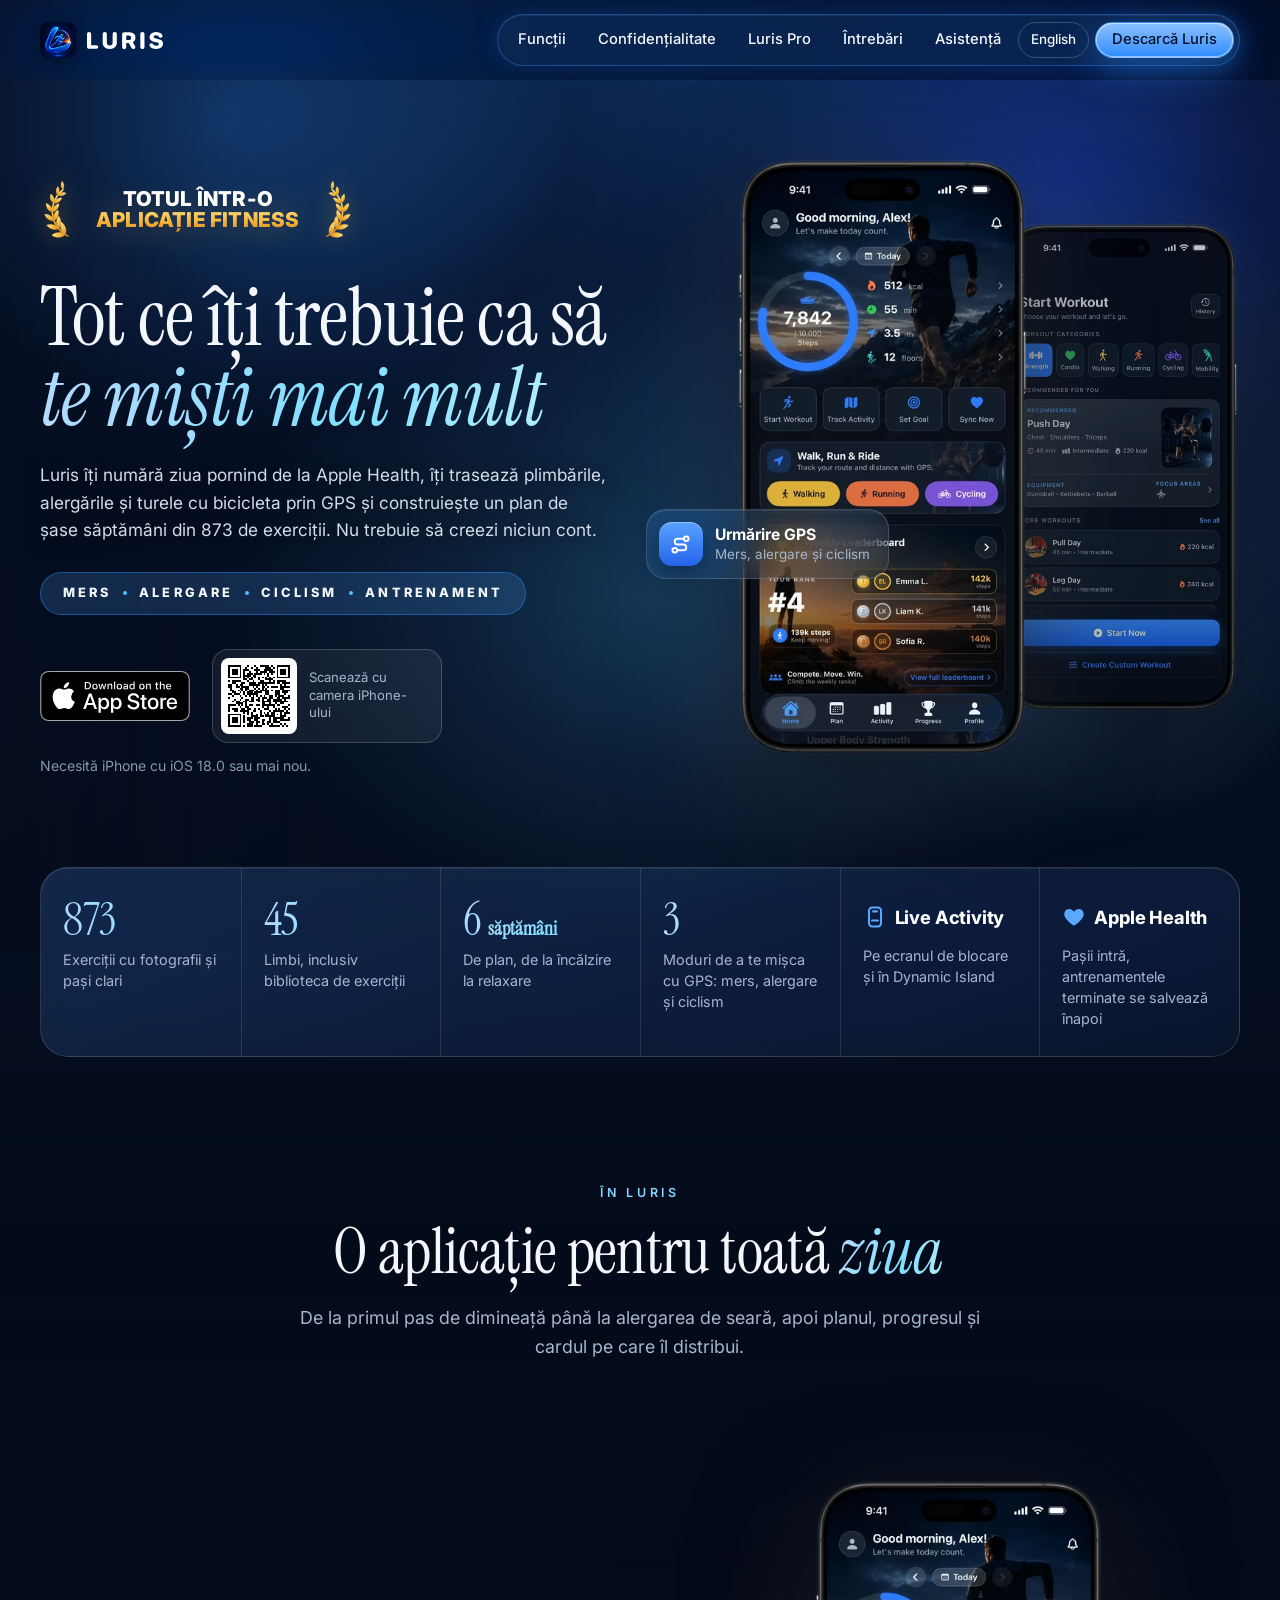
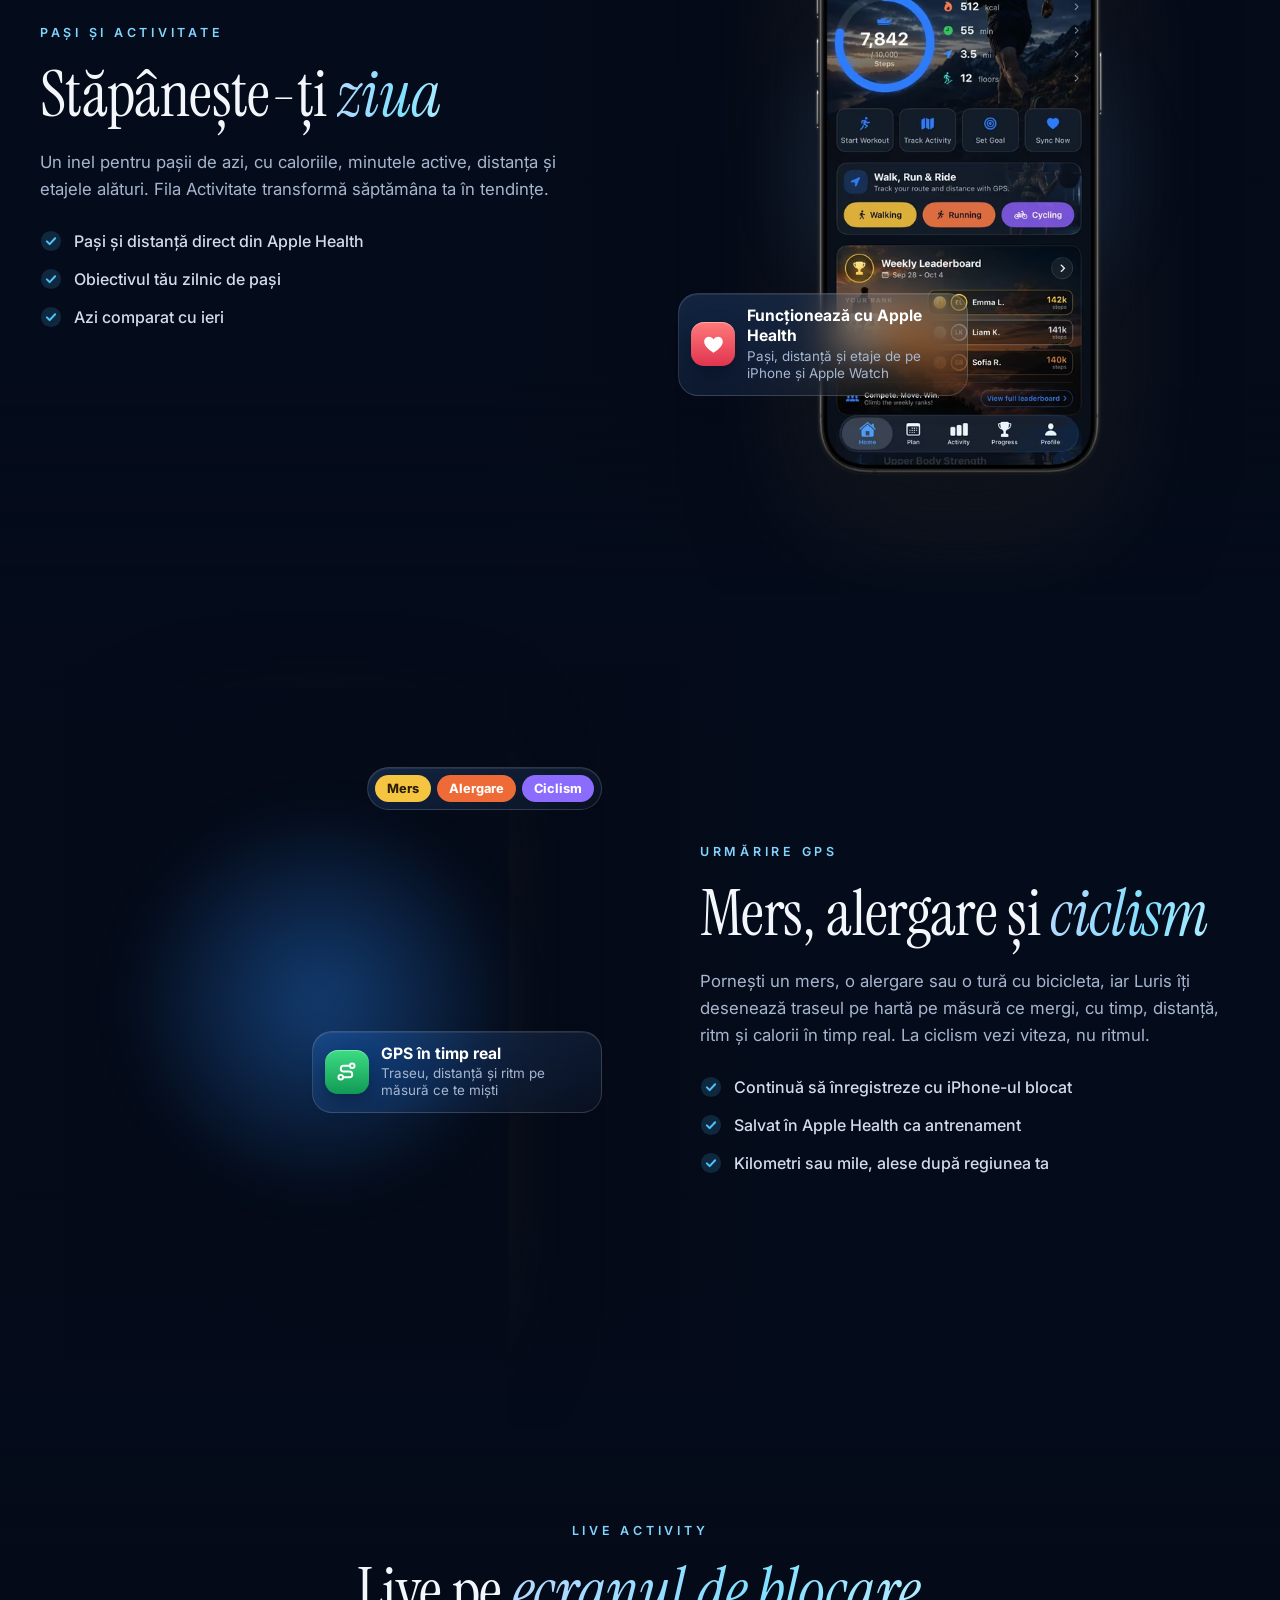
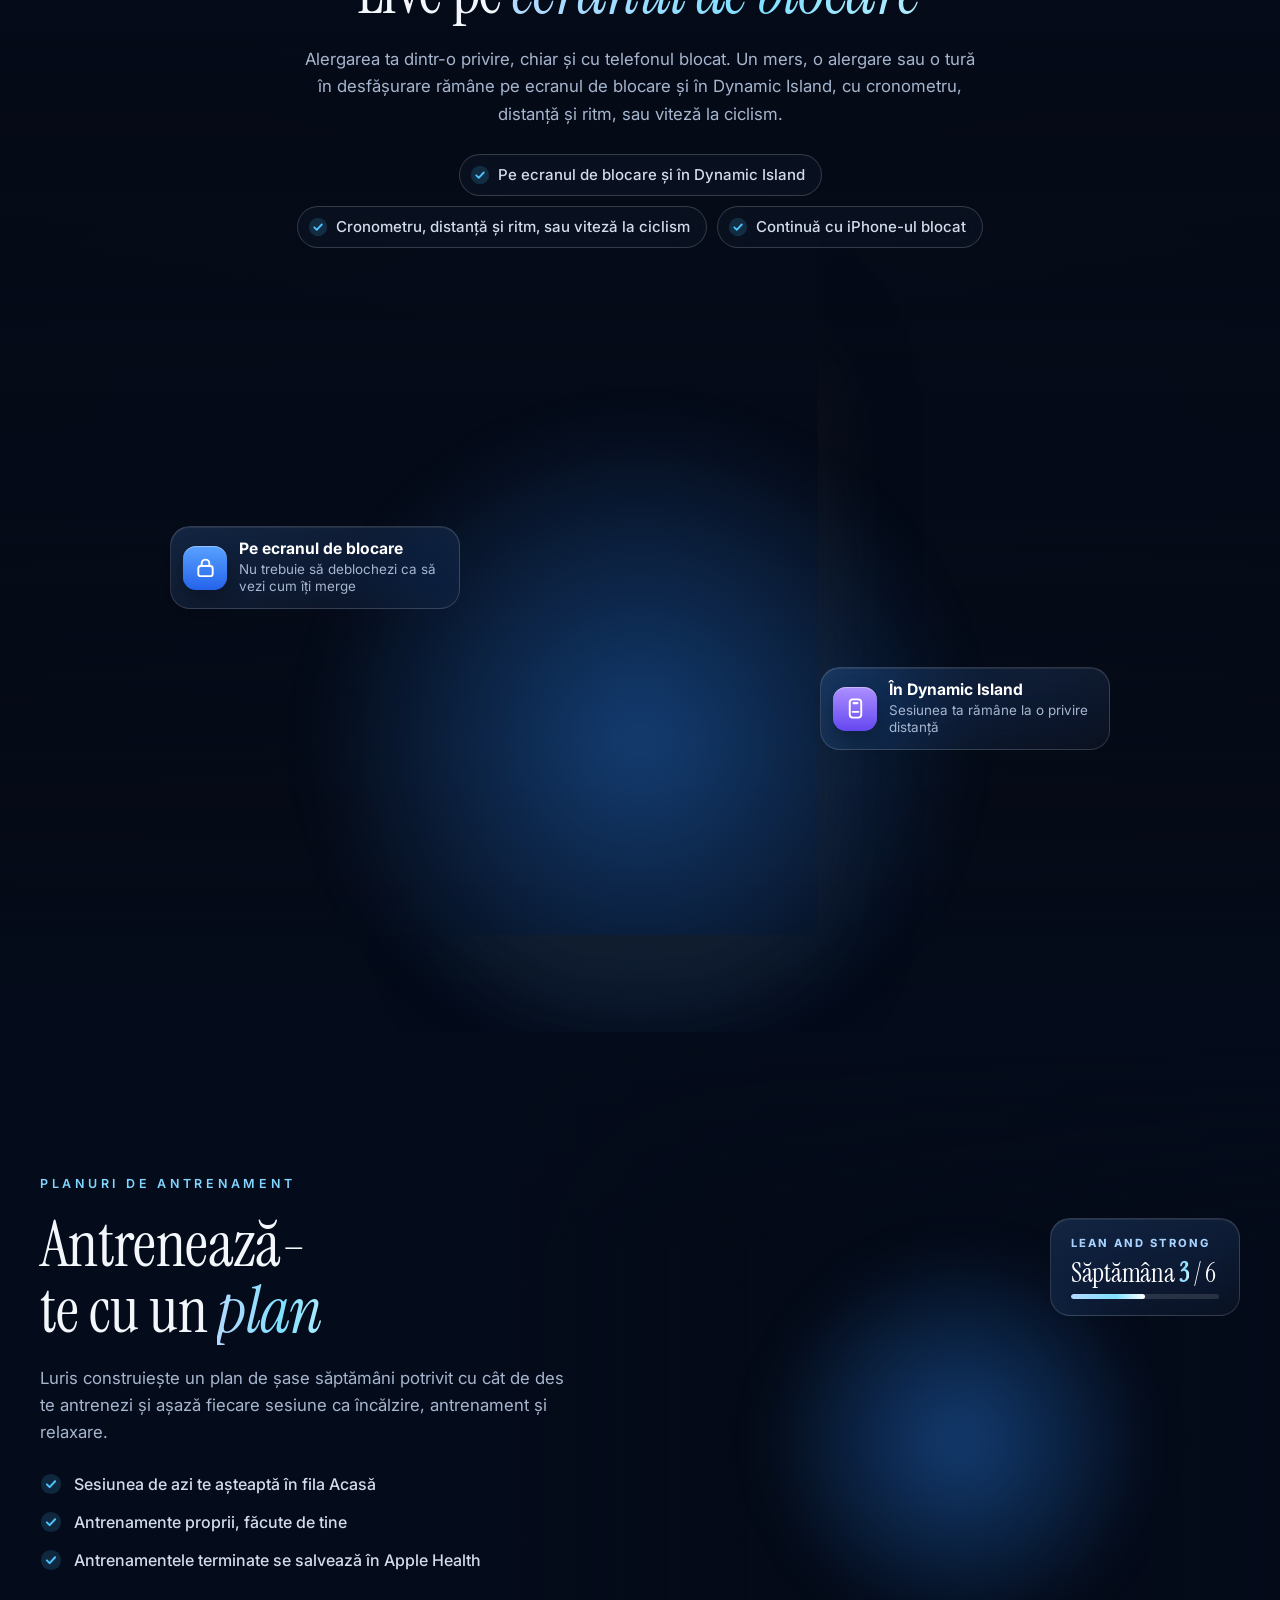
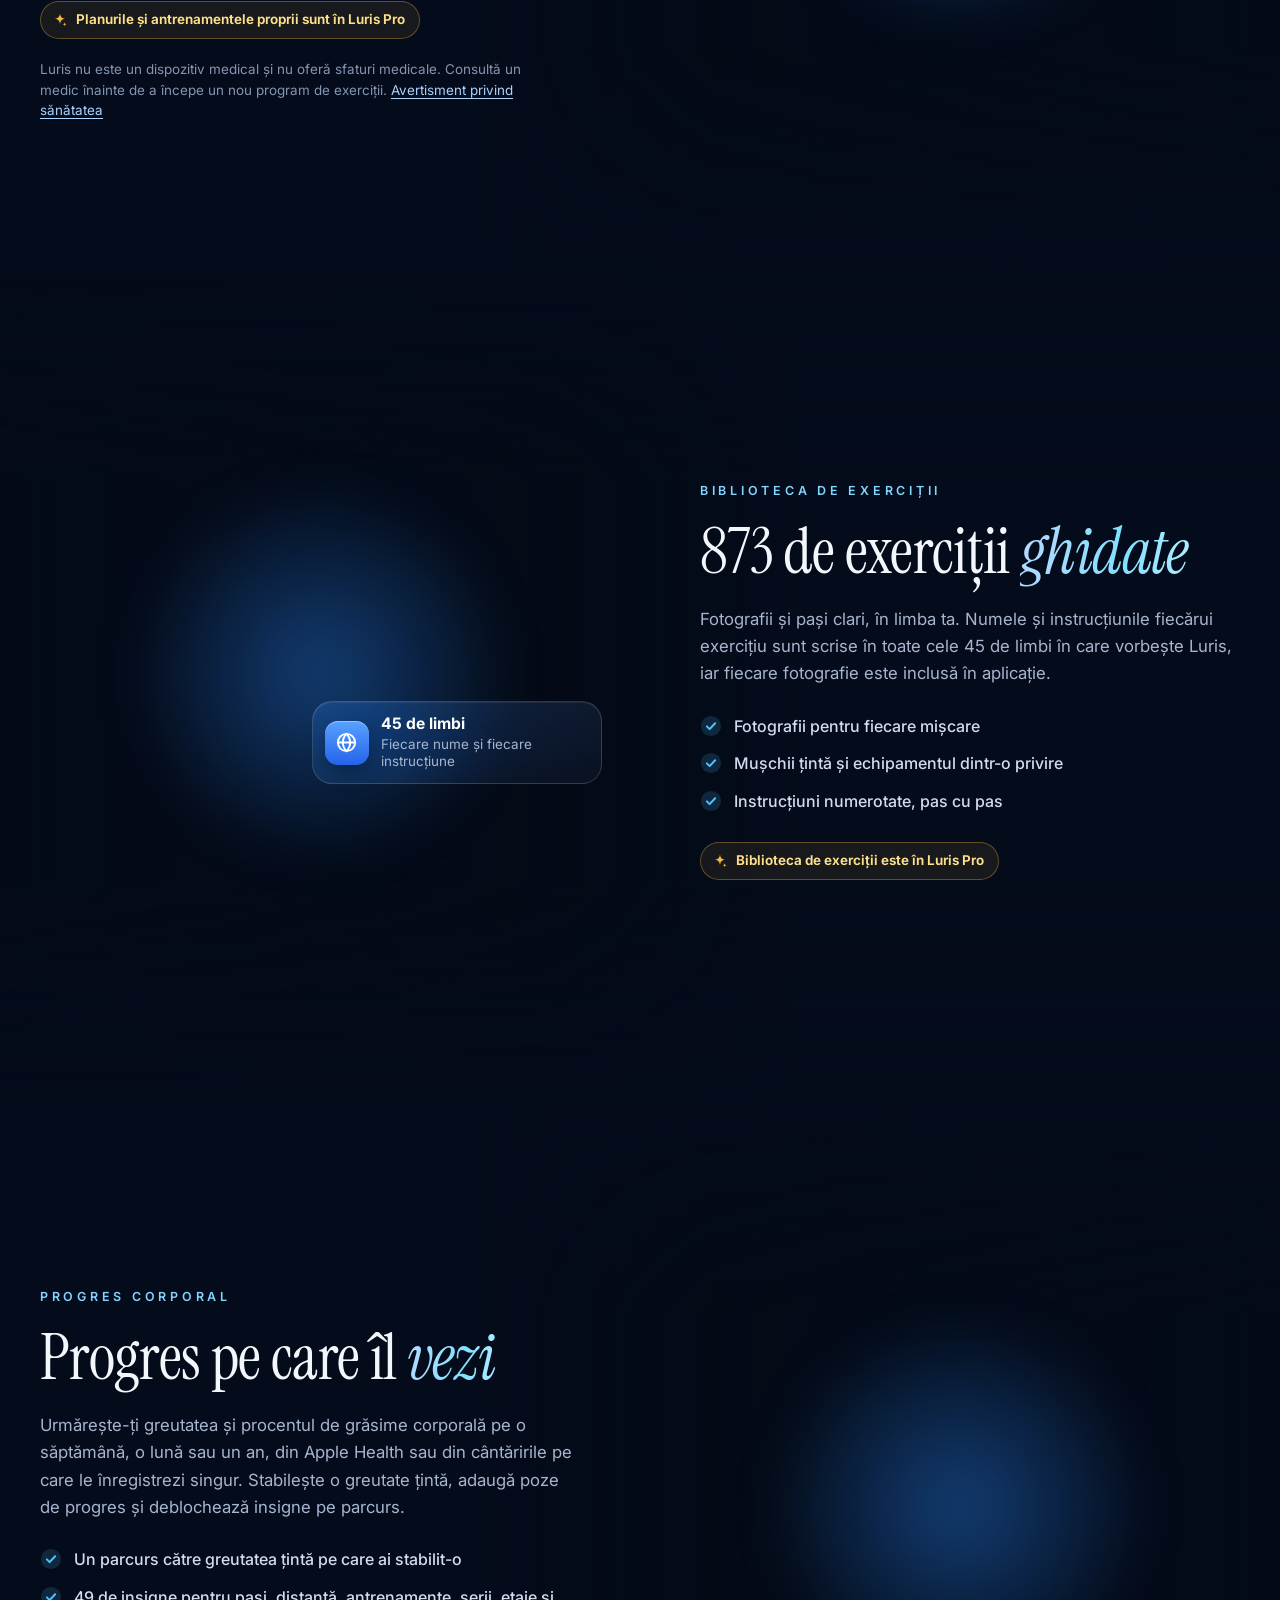
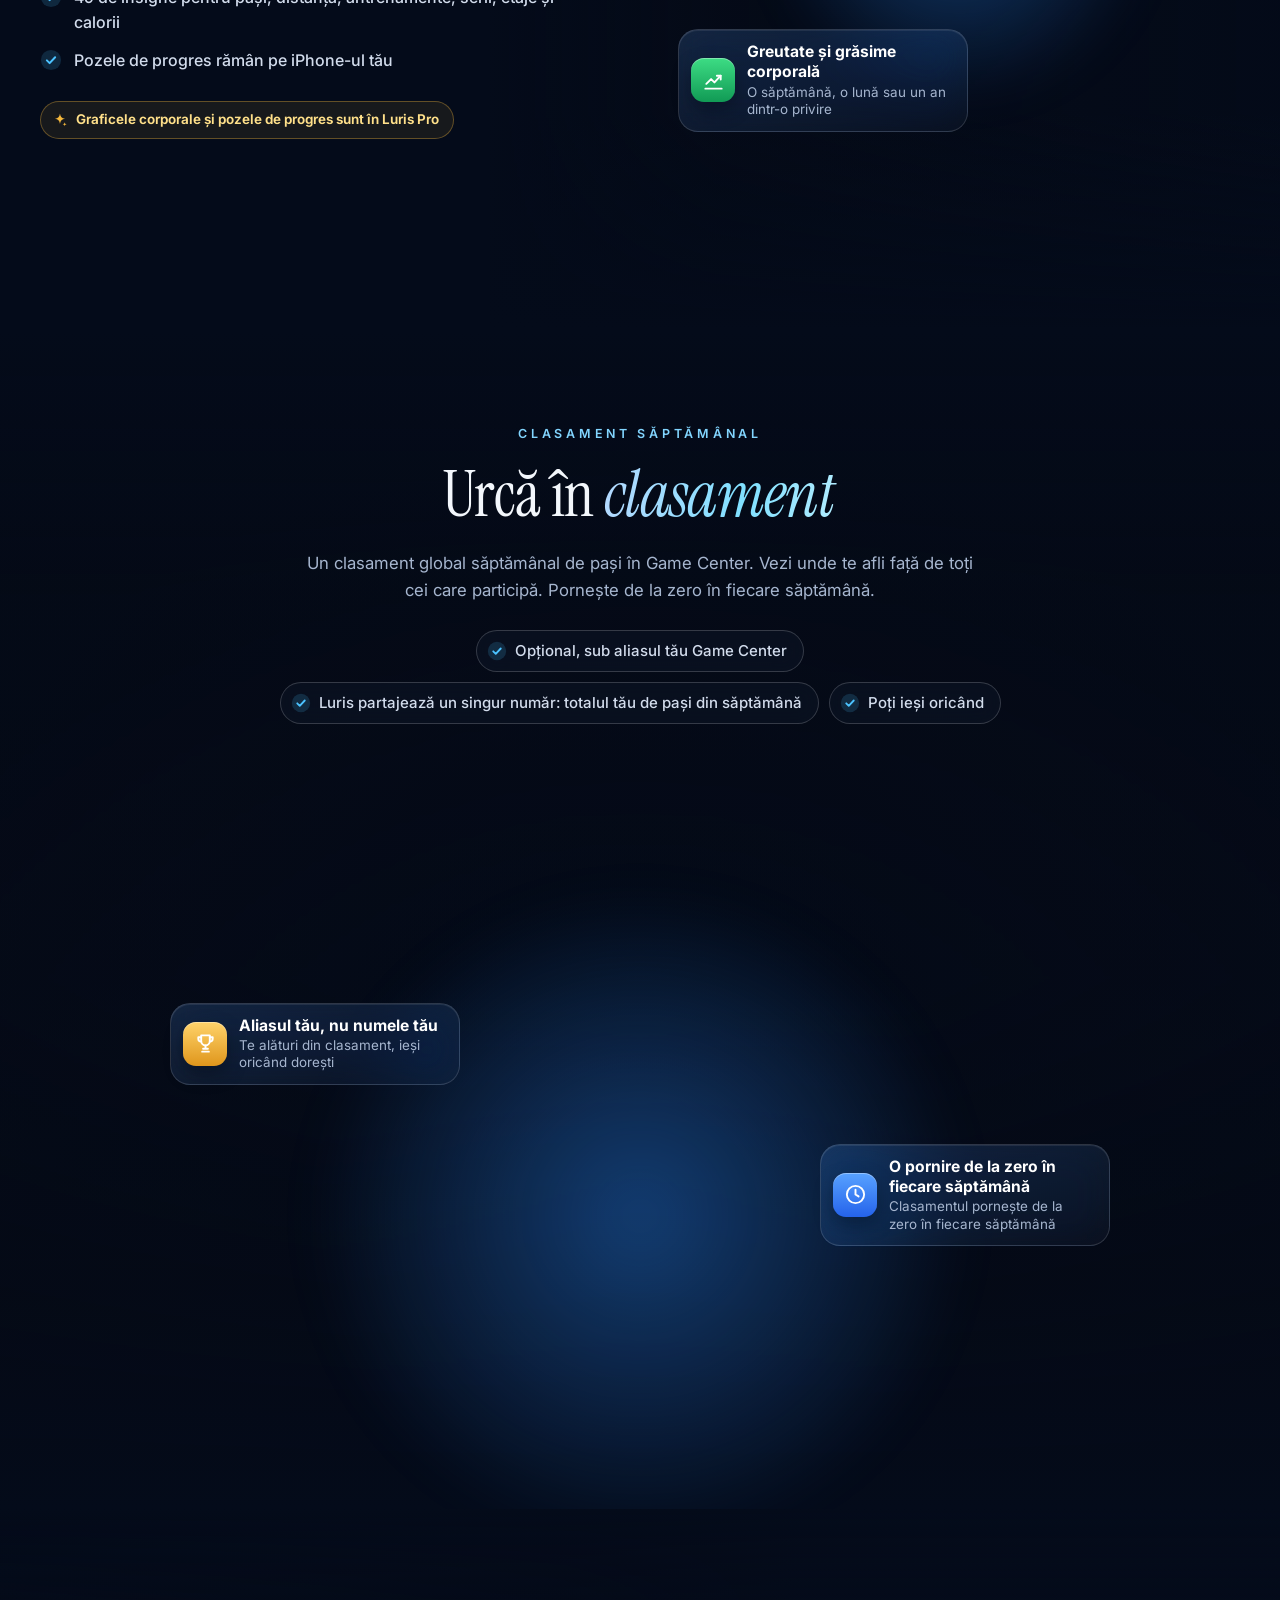
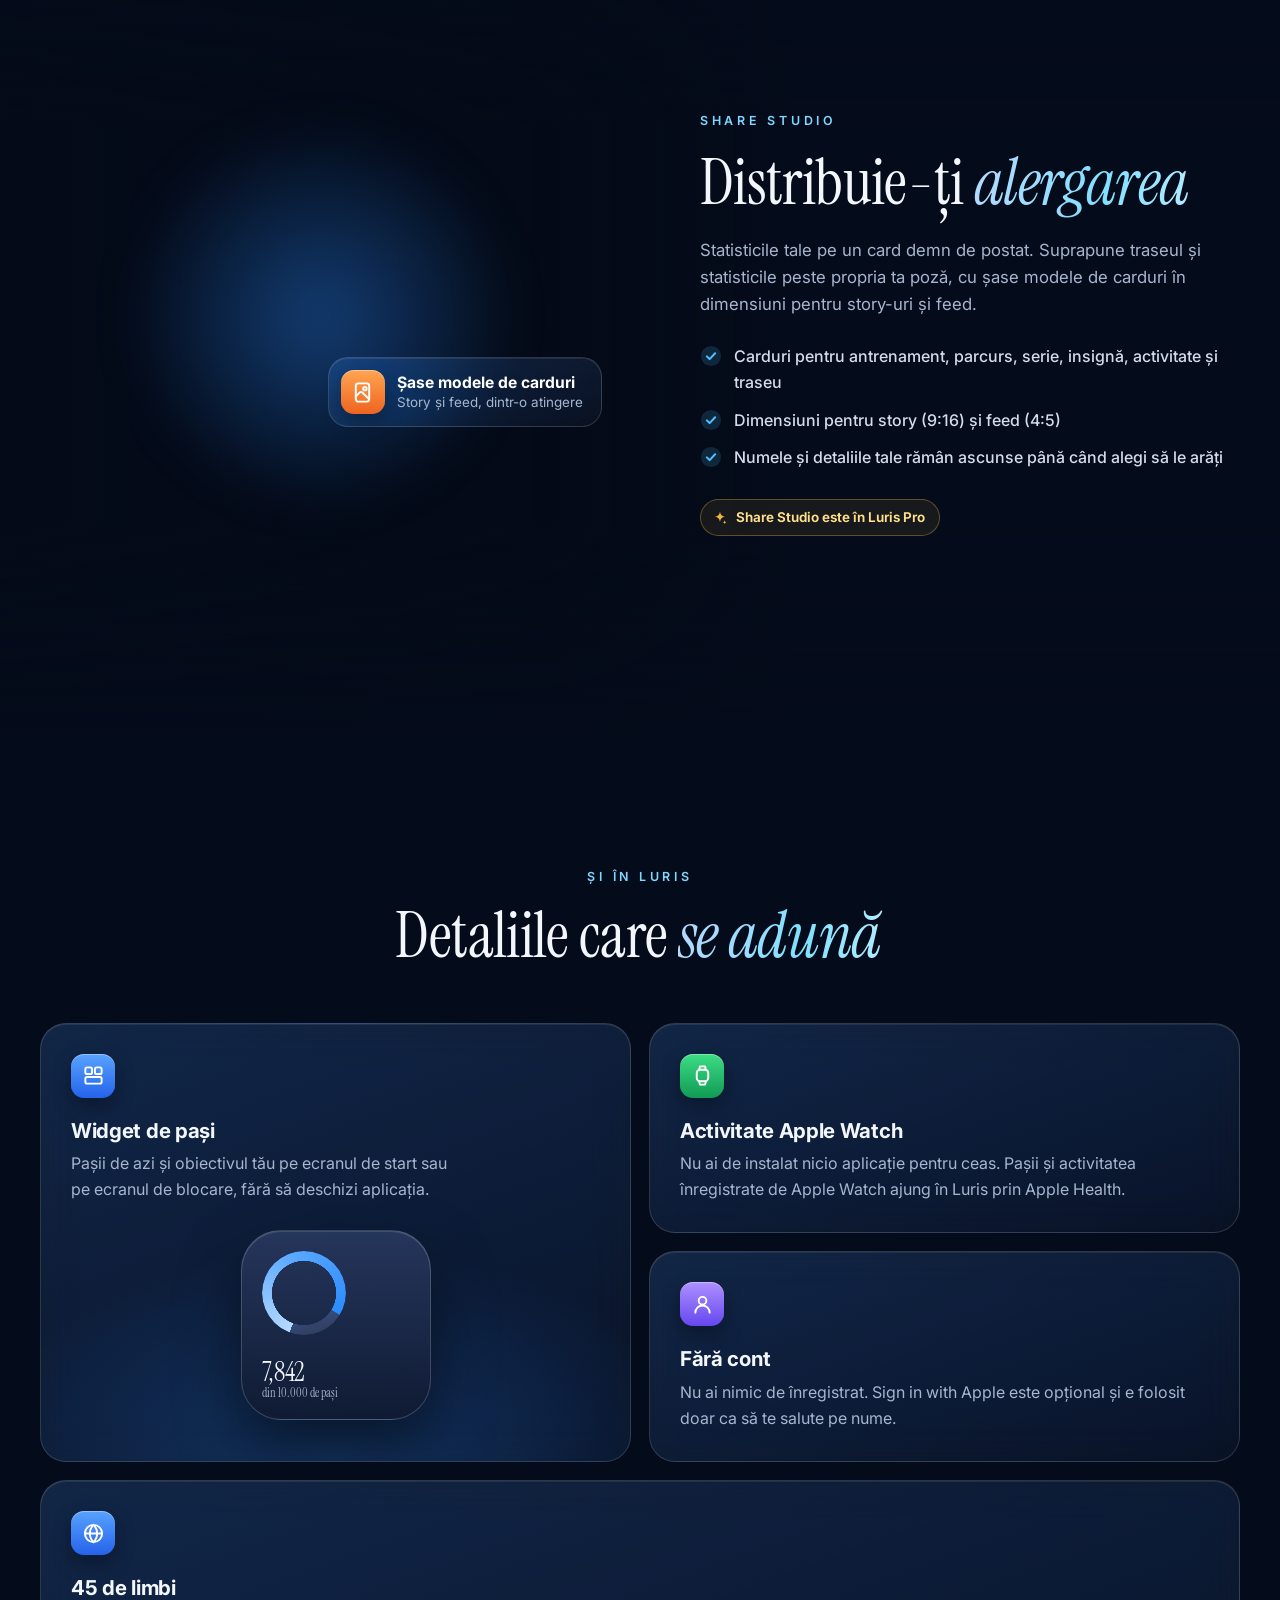
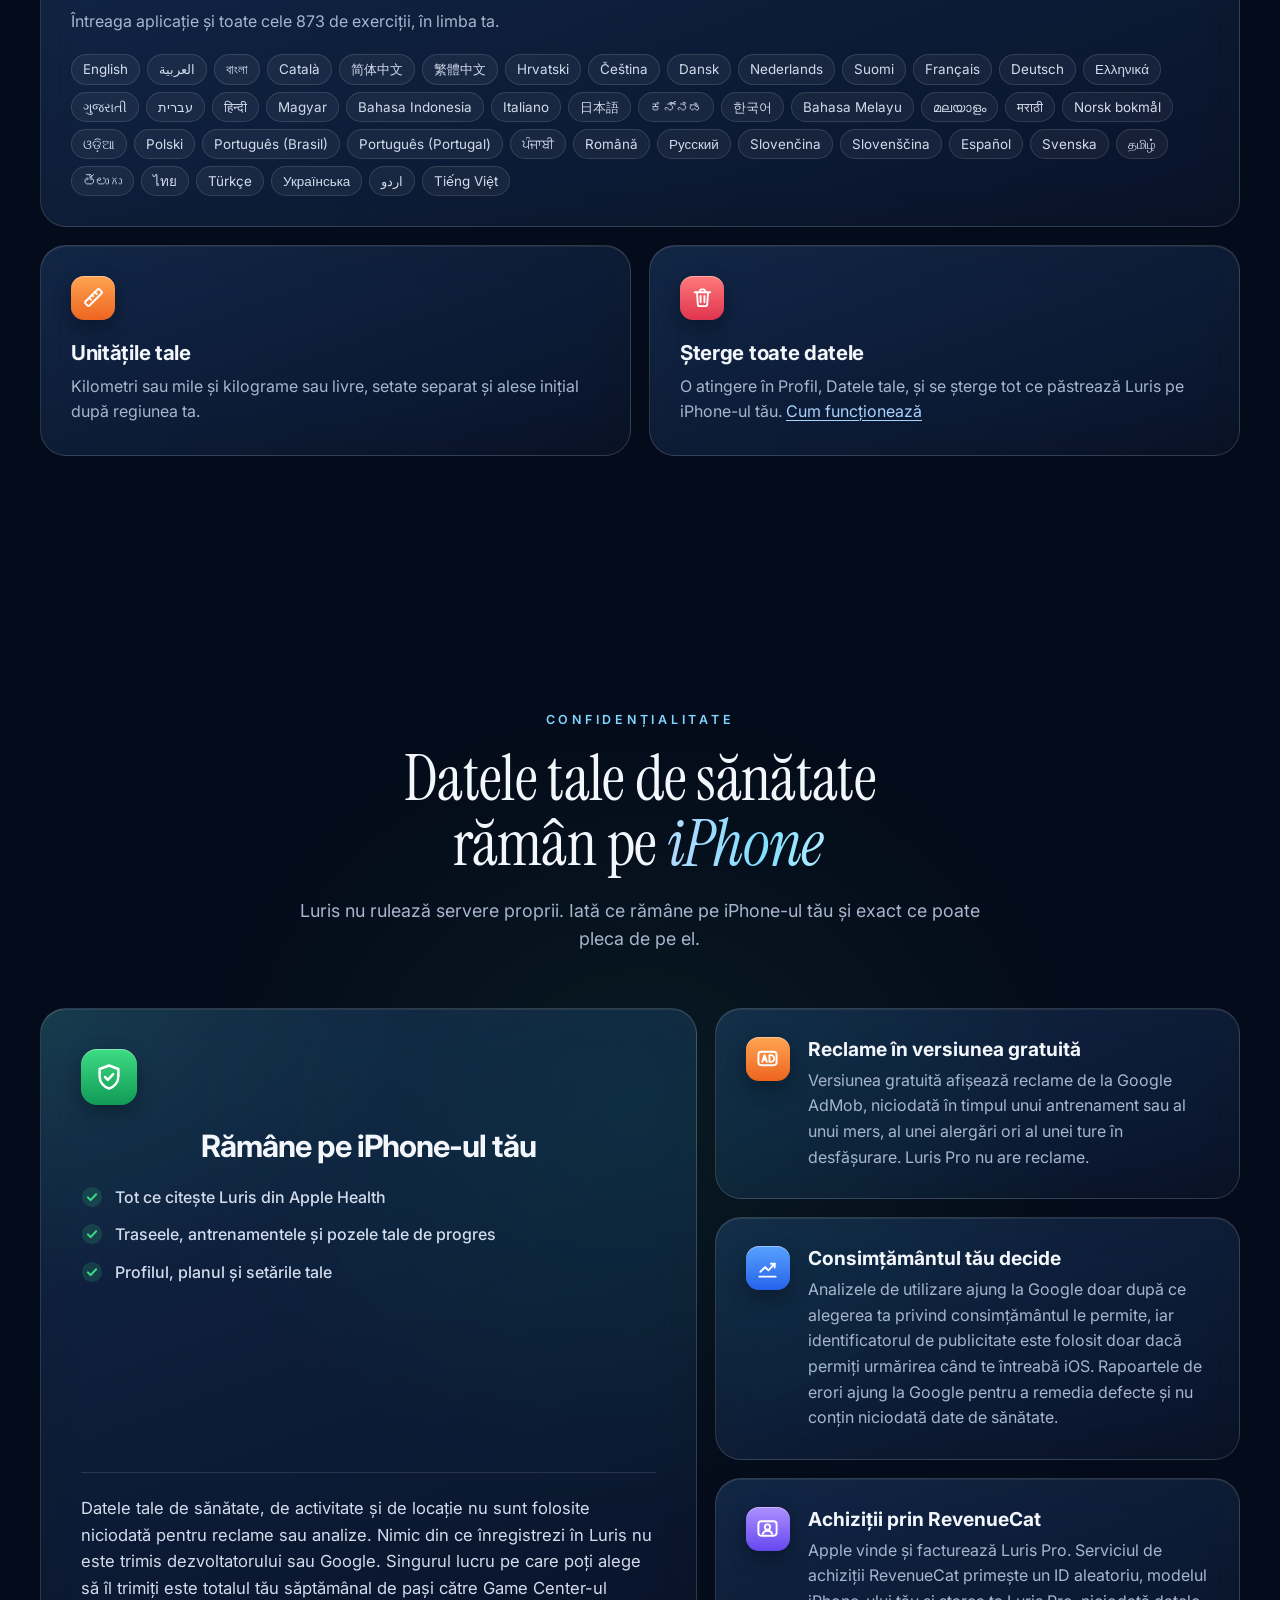
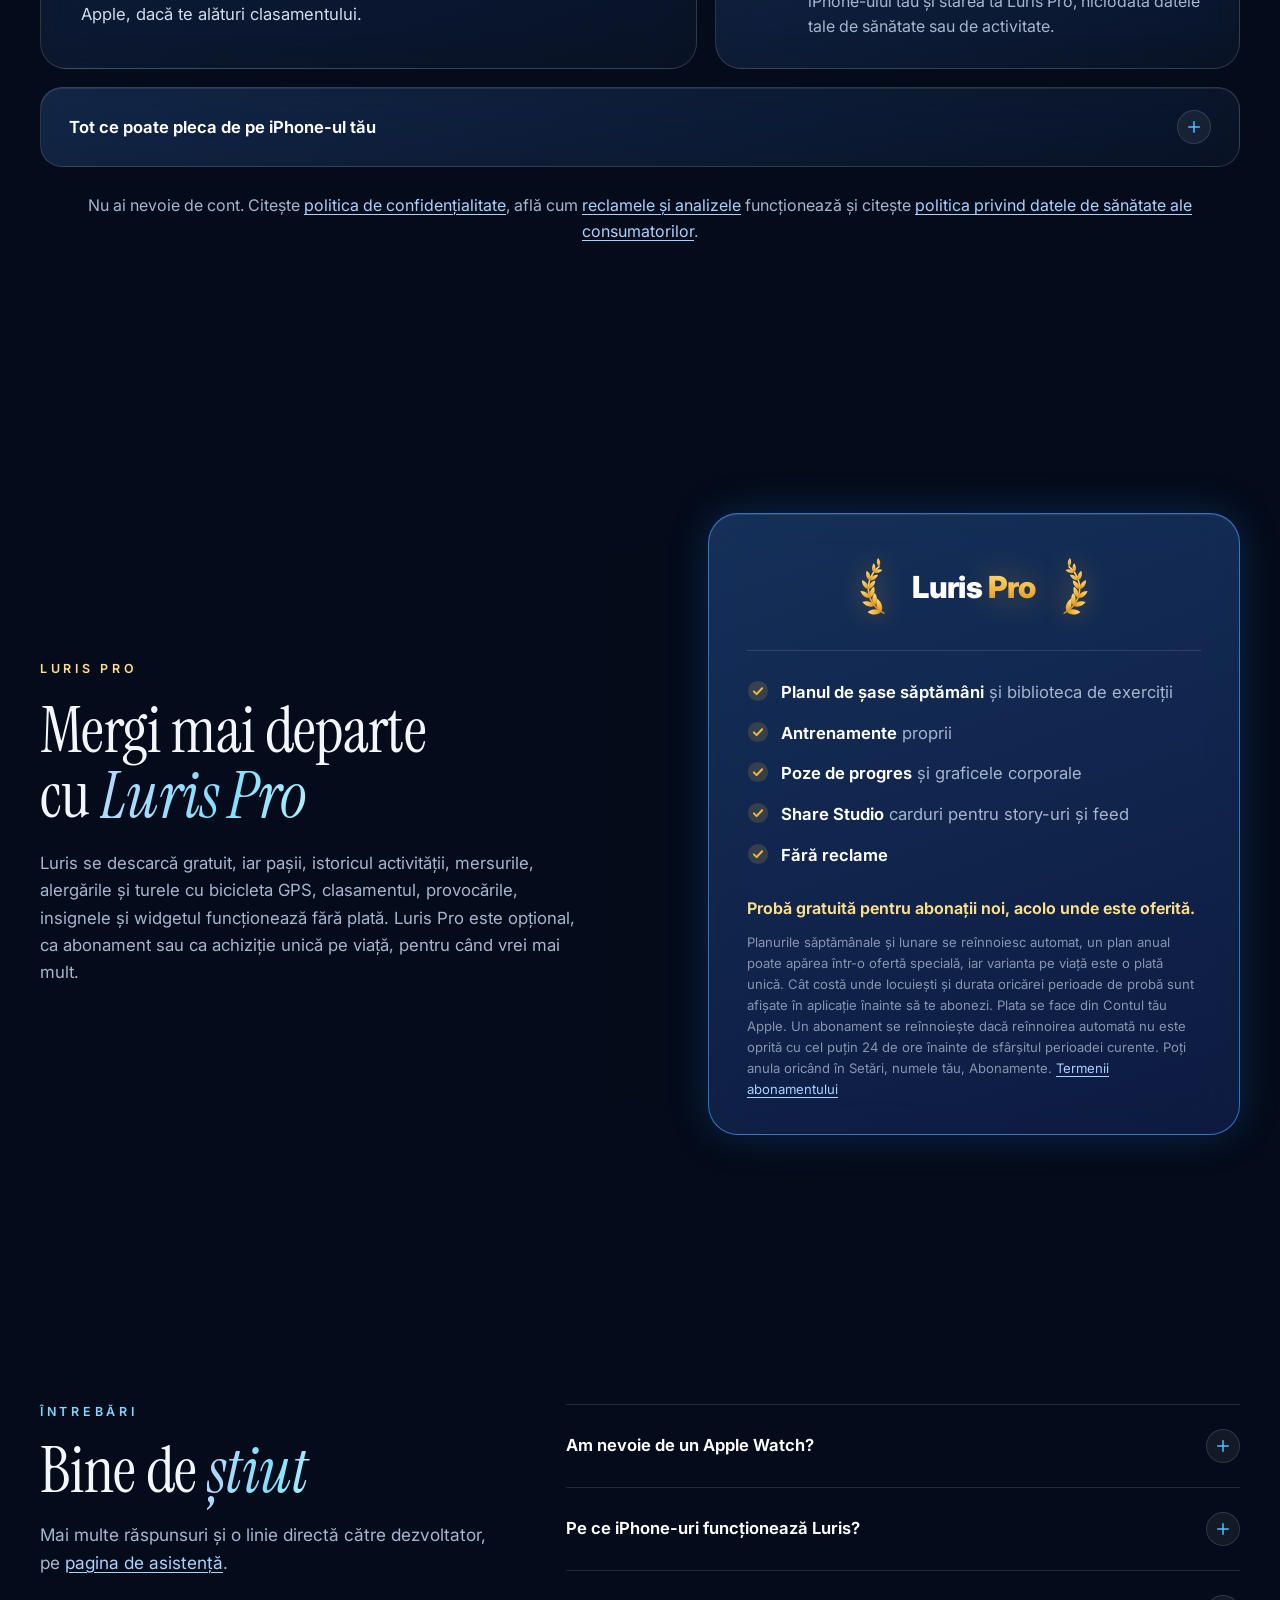
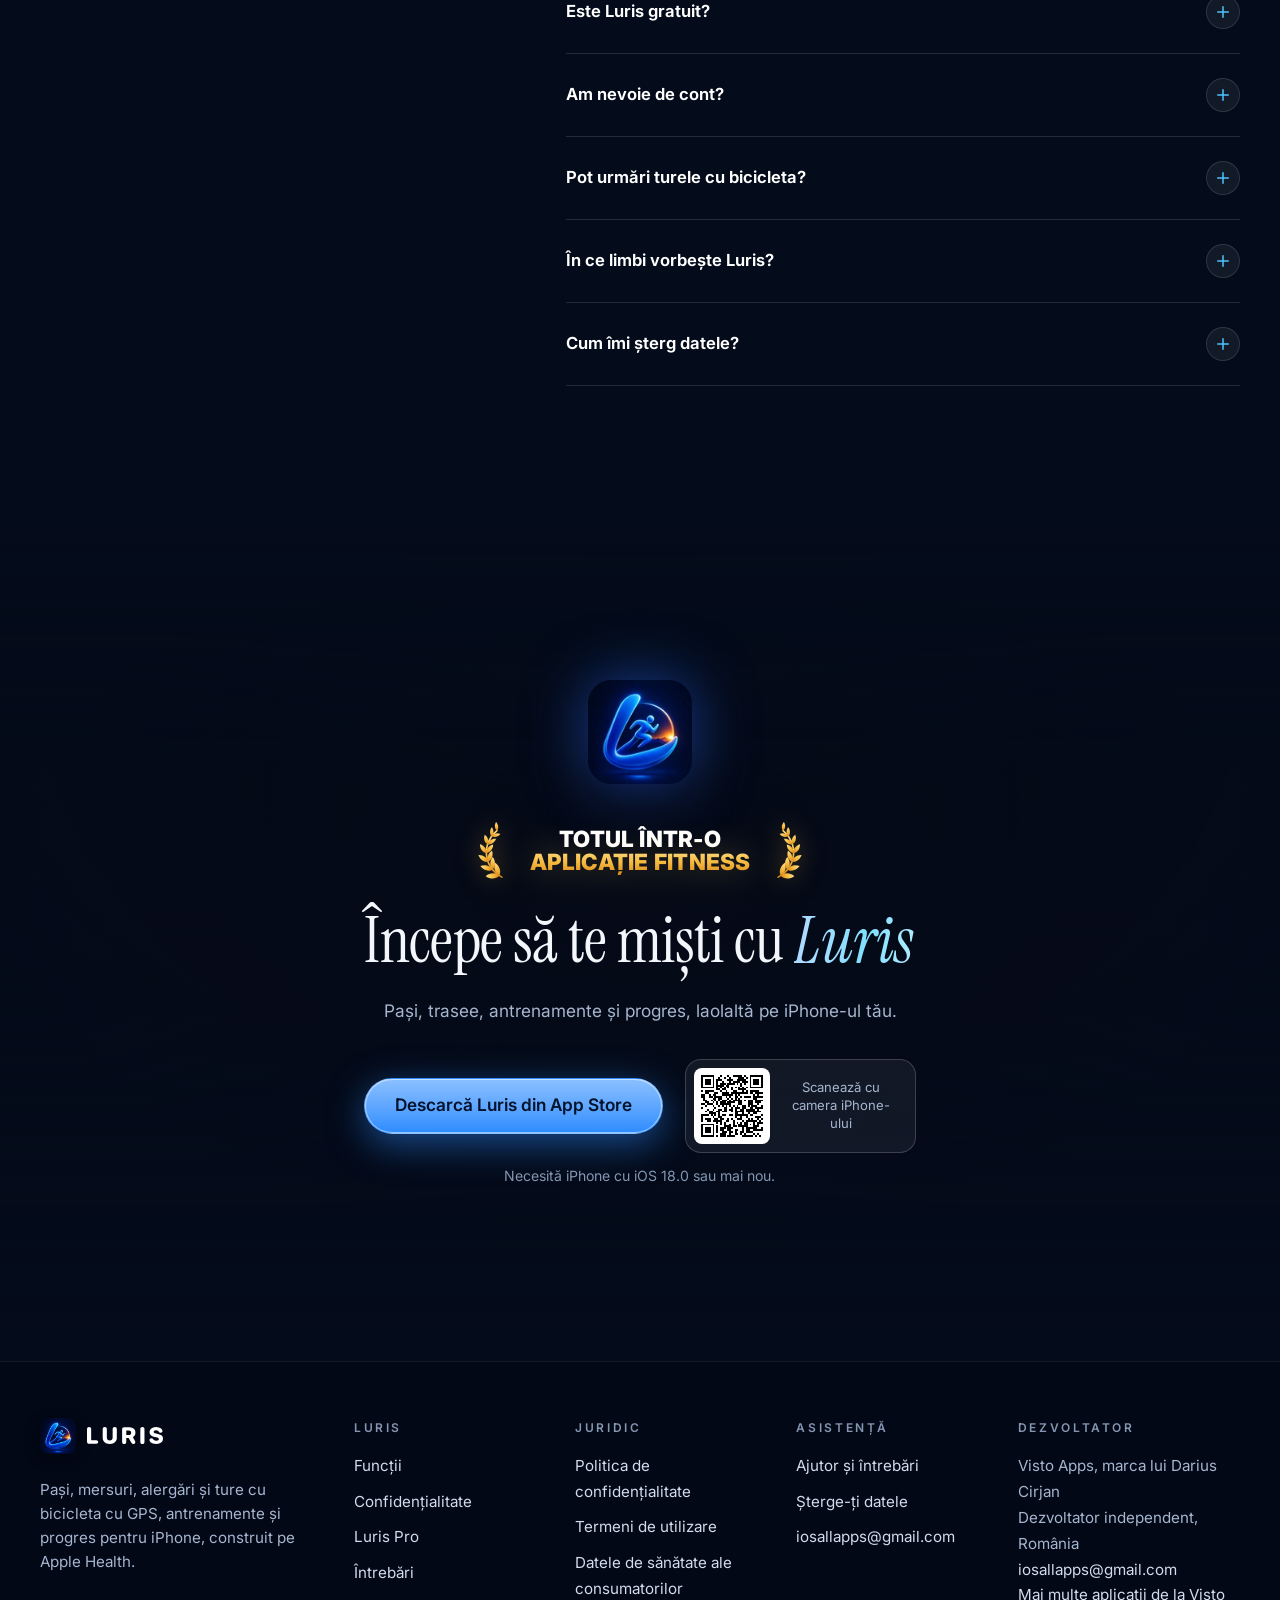
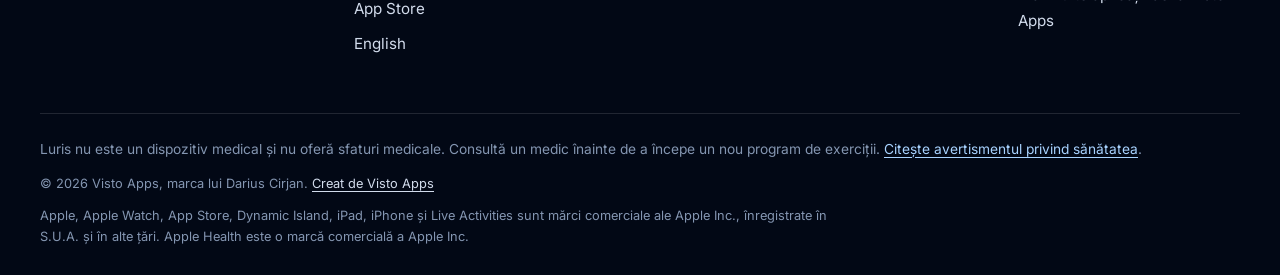
==== ro/index.html @ 94a01307 "Improve SEO - add real Romanian pages (/ro/ home, support, privacy, terms) with hreflang pairs and a" ====
<!DOCTYPE html>
<html lang="ro">
<head>
    <meta charset="utf-8">
    <!-- build:head -->
    <meta http-equiv="Content-Security-Policy" content="default-src 'none'; img-src 'self' data:; style-src 'self'; font-src 'self'; connect-src 'self'; media-src 'self'; manifest-src 'self'; base-uri 'none'; form-action 'none'; upgrade-insecure-requests">
    <meta name="referrer" content="strict-origin-when-cross-origin">
    <meta name="viewport" content="width=device-width, initial-scale=1, viewport-fit=cover">
    <meta name="color-scheme" content="dark">
    <meta name="theme-color" content="#040b1a">
    <meta name="apple-itunes-app" content="app-id=6813596103">
    <link rel="icon" href="/favicon.ico" sizes="48x48">
    <link rel="icon" type="image/png" sizes="32x32" href="/favicon-32.png">
    <link rel="apple-touch-icon" href="/apple-touch-icon.png">
    <link rel="preload" href="/assets/fonts/inter.woff2" as="font" type="font/woff2" crossorigin>
    <link rel="preload" href="/assets/fonts/instrument-serif.woff2" as="font" type="font/woff2" crossorigin>
    <link rel="stylesheet" href="/styles.css?v=b98beccbe6">
    <!-- /build:head -->
    <!-- build:meta -->
    <title>Luris: Contor de pași și activitate pe iPhone</title>
    <meta name="description" content="Luris, contor de pași și tracker fitness gratuit pentru iPhone. Pași din Apple Health, trasee GPS pentru mers, alergare și ciclism, plan de șase săptămâni.">
    <link rel="canonical" href="https://lurisapp.com/ro/">
    <link rel="alternate" hreflang="en" href="https://lurisapp.com/">
    <link rel="alternate" hreflang="ro" href="https://lurisapp.com/ro/">
    <link rel="alternate" hreflang="x-default" href="https://lurisapp.com/">
    <meta property="og:type" content="website">
    <meta property="og:site_name" content="Luris">
    <meta property="og:locale" content="ro_RO">
    <meta property="og:locale:alternate" content="en_US">
    <meta property="og:url" content="https://lurisapp.com/ro/">
    <meta property="og:title" content="Luris: Contor de pași și activitate pe iPhone">
    <meta property="og:description" content="Pași, trasee GPS pentru mers, alergare și ciclism, un plan de șase săptămâni și progres pe care îl vezi, construit pe Apple Health.">
    <meta property="og:image" content="https://lurisapp.com/og-image.jpg">
    <meta property="og:image:type" content="image/jpeg">
    <meta property="og:image:width" content="1200">
    <meta property="og:image:height" content="630">
    <meta property="og:image:alt" content="Luris on two iPhones, the Home tab with today&#x27;s steps ring and a run drawn on the map, over a runner at dusk, beside the words Everything you need to move more.">
    <meta name="twitter:card" content="summary_large_image">
    <meta name="twitter:title" content="Luris: Contor de pași și activitate pe iPhone">
    <meta name="twitter:description" content="Pași, trasee GPS pentru mers, alergare și ciclism, un plan de șase săptămâni și progres pe care îl vezi, construit pe Apple Health.">
    <meta name="twitter:image" content="https://lurisapp.com/og-image.jpg">
    <meta name="twitter:image:alt" content="Luris on two iPhones, the Home tab with today&#x27;s steps ring and a run drawn on the map, over a runner at dusk, beside the words Everything you need to move more.">
    <!-- /build:meta -->
    <link rel="preload" as="image" type="image/avif" fetchpriority="high"
          imagesrcset="/img/photo/hero-720.avif 720w, /img/photo/hero-1100.avif 1100w"
          imagesizes="(min-width: 900px) min(64vw, 1100px), 100vw">
    <!-- build:jsonld -->
    <script type="application/ld+json">
    {
      "@context": "https://schema.org",
      "@graph": [
        {
          "@type": "WebSite",
          "@id": "https://lurisapp.com/ro/#website",
          "url": "https://lurisapp.com/ro/",
          "name": "Luris",
          "inLanguage": "ro",
          "publisher": {
            "@id": "https://lurisapp.com/#developer"
          }
        },
        {
          "@type": "Organization",
          "@id": "https://lurisapp.com/#developer",
          "name": "Visto Apps",
          "url": "https://vistoapps.com",
          "founder": {
            "@type": "Person",
            "name": "Darius Cirjan"
          },
          "description": "Visto Apps, the brand of Darius Cirjan",
          "email": "iosallapps@gmail.com"
        },
        {
          "@type": "MobileApplication",
          "@id": "https://lurisapp.com/ro/#app",
          "name": "Luris",
          "alternateName": "Luris: Step & Activity Tracker",
          "url": "https://lurisapp.com/ro/",
          "description": "Luris, contor de pași și tracker fitness gratuit pentru iPhone. Pași din Apple Health, trasee GPS pentru mers, alergare și ciclism, plan de șase săptămâni.",
          "applicationCategory": "HealthApplication",
          "applicationSubCategory": "Contor de pași și tracker GPS pentru mers, alergare și ciclism",
          "operatingSystem": "iOS 18.0 or later",
          "availableOnDevice": "iPhone",
          "inLanguage": [
            "en",
            "ar",
            "bn",
            "ca",
            "zh-Hans",
            "zh-Hant",
            "hr",
            "cs",
            "da",
            "nl",
            "fi",
            "fr",
            "de",
            "el",
            "gu",
            "he",
            "hi",
            "hu",
            "id",
            "it",
            "ja",
            "kn",
            "ko",
            "ms",
            "ml",
            "mr",
            "nb",
            "or",
            "pl",
            "pt-BR",
            "pt-PT",
            "pa",
            "ro",
            "ru",
            "sk",
            "sl",
            "es",
            "sv",
            "ta",
            "te",
            "th",
            "tr",
            "uk",
            "ur",
            "vi"
          ],
          "featureList": [
            "Pași și activitate din Apple Health",
            "Urmărire GPS pentru mers, alergare și ciclism, cu hartă",
            "Plan de antrenament de șase săptămâni",
            "873 de exerciții cu imagini",
            "Grafice de evoluție pentru greutate și grăsime corporală și poze de progres",
            "49 de realizări",
            "Clasament săptămânal de pași în Game Center",
            "Carduri Share Studio",
            "Widget pe ecranul de start și pe ecranul de blocare",
            "Live Activity"
          ],
          "image": "https://lurisapp.com/img/app-icon-512.png",
          "screenshot": [
            "https://lurisapp.com/img/screens/home-screen.jpg",
            "https://lurisapp.com/img/screens/route-screen.jpg"
          ],
          "offers": {
            "@type": "Offer",
            "price": "0",
            "priceCurrency": "USD"
          },
          "author": {
            "@id": "https://lurisapp.com/#developer"
          },
          "publisher": {
            "@id": "https://lurisapp.com/#developer"
          },
          "downloadUrl": "https://apps.apple.com/app/id6813596103",
          "installUrl": "https://apps.apple.com/app/id6813596103",
          "sameAs": [
            "https://apps.apple.com/app/id6813596103"
          ]
        },
        {
          "@type": "FAQPage",
          "@id": "https://lurisapp.com/ro/#faq",
          "inLanguage": "ro",
          "mainEntity": [
            {
              "@type": "Question",
              "name": "Am nevoie de un Apple Watch?",
              "acceptedAnswer": {
                "@type": "Answer",
                "text": "Nu. Luris folosește pașii și distanța înregistrate de iPhone. Dacă porți un Apple Watch, pașii și activitatea lui ajung în Luris tot prin Apple Health."
              }
            },
            {
              "@type": "Question",
              "name": "Pe ce iPhone-uri funcționează Luris?",
              "acceptedAnswer": {
                "@type": "Answer",
                "text": "Pe orice iPhone cu iOS 18.0 sau mai nou. Nu există aplicație pentru iPad sau Apple Watch."
              }
            },
            {
              "@type": "Question",
              "name": "Este Luris gratuit?",
              "acceptedAnswer": {
                "@type": "Answer",
                "text": "Luris se descarcă gratuit, iar pașii, istoricul activității, mersurile, alergările și turele cu bicicleta GPS, clasamentul, provocările, insignele și widgetul funcționează fără plată. Planul de șase săptămâni și biblioteca de exerciții, antrenamentele proprii, pozele de progres și graficele corporale, precum și Share Studio fac parte din Luris Pro, opțional ca abonament pe care îl poți anula oricând sau ca achiziție unică pe viață."
              }
            },
            {
              "@type": "Question",
              "name": "Am nevoie de cont?",
              "acceptedAnswer": {
                "@type": "Answer",
                "text": "Nu. Nu ai nimic de înregistrat. Sign in with Apple este opțional și e folosit doar ca să te salute pe nume."
              }
            },
            {
              "@type": "Question",
              "name": "Pot urmări turele cu bicicleta?",
              "acceptedAnswer": {
                "@type": "Answer",
                "text": "Da. Pornește una din Plimbare, alergare și ciclism, în fila Acasă. Luris îți trasează traseul prin GPS și arată distanța, viteza în km/h sau mph și caloriile, iar tura se salvează în Apple Health ca antrenament de ciclism."
              }
            },
            {
              "@type": "Question",
              "name": "În ce limbi vorbește Luris?",
              "acceptedAnswer": {
                "@type": "Answer",
                "text": "Patruzeci și cinci: engleză, arabă, bengali, catalană, chineză (simplificată), chineză (tradițională), croată, cehă, daneză, olandeză, finlandeză, franceză, germană, greacă, gujarati, ebraică, hindi, maghiară, indoneziană, italiană, japoneză, kannada, coreeană, malaeză, malayalam, marathi, norvegiană, odia, poloneză, portugheză (Brazilia), portugheză (Portugalia), punjabi, română, rusă, slovacă, slovenă, spaniolă, suedeză, tamilă, telugu, thailandeză, turcă, ucraineană, urdu și vietnameză. Numele și instrucțiunile celor 873 de exerciții sunt în fiecare dintre ele."
              }
            },
            {
              "@type": "Question",
              "name": "Cum îmi șterg datele?",
              "acceptedAnswer": {
                "@type": "Answer",
                "text": "Datele tale sunt pe iPhone, iar dezvoltatorul nu păstrează nicio copie. În Luris, deschide Profil, apoi Datele tale, și atinge Șterge toate datele pentru a șterge tot ce păstrează aplicația pe iPhone. Șterge toate datele nu atinge Apple Health: ce a salvat Luris acolo rămâne până când ștergi în aplicația Sănătate. Ștergerea unei singure sesiuni din Luris elimină și antrenamentul salvat pentru acea sesiune. Pagina de asistență arată fiecare pas."
              }
            }
          ]
        }
      ]
    }
    </script>
    <!-- /build:jsonld -->
</head>
<body class="home">
    <a class="skip-link" href="#main">Salt la conținut</a>
    <!-- build:sprite -->
    <svg class="sprite" aria-hidden="true" focusable="false">
        <defs>
        <linearGradient id="laurel-gold" x1="0" y1="0" x2="0" y2="1"><stop offset="0" stop-color="#FFE08A"/><stop offset=".55" stop-color="#F5B83D"/><stop offset="1" stop-color="#D98A1C"/></linearGradient>
        <symbol id="wordmark" viewBox="0 0 6679 1493"><path fill="currentColor" d="M183.2 1467.8Q96.4 1467.8 48.2 1417.6Q0 1367.3 0 1276.2V193.9Q0 102 48.2 52.2Q96.4 2.4 183.2 2.4Q270 2.4 318.2 52.2Q366.4 102 366.4 193.9V1171.3H818.8Q891.9 1171.3 936.9 1210.2Q981.9 1249.2 981.9 1319.5Q981.9 1389.9 937.7 1428.8Q893.4 1467.8 818.8 1467.8ZM1998.9 1492.5Q1811.5 1492.5 1671.5 1425.9Q1531.6 1359.3 1454.7 1238.3Q1377.8 1117.3 1377.8 955.7V193.9Q1377.8 102 1425.9 52.2Q1474.1 2.4 1561 2.4Q1647.8 2.4 1696 52.2Q1744.2 102 1744.2 193.9V916.9Q1744.2 1042.5 1810.1 1113.8Q1876.1 1185.2 1998.9 1185.2Q2122 1185.2 2187.8 1113.8Q2253.6 1042.5 2253.6 916.9V193.9Q2253.6 102 2301.8 52.2Q2350 2.4 2436.8 2.4Q2523.7 2.4 2571.8 52.2Q2620 102 2620 193.9V955.7Q2620 1117.3 2543.1 1238.3Q2466.2 1359.3 2326.6 1425.9Q2187.1 1492.5 1998.9 1492.5ZM3267.7 1491.1Q3181.1 1491.1 3132.8 1440.8Q3084.5 1390.5 3084.5 1299.6V216.3Q3084.5 124.4 3132.7 74.6Q3180.9 24.8 3267.7 24.8H3701.9Q3882.2 24.8 4005.5 81.7Q4128.9 138.6 4192.4 245.1Q4255.9 351.5 4255.9 500.6Q4255.9 627.9 4198.8 734.5Q4141.6 841 4030.8 897L4208.5 1197.7Q4232.5 1237.3 4239.9 1264Q4247.4 1290.7 4247.4 1323.3Q4247.4 1396.5 4195.6 1443.8Q4143.9 1491.1 4064.4 1491.1Q4019.8 1491.1 3989.1 1478.4Q3958.4 1465.6 3932.6 1434.3Q3906.7 1402.9 3874.8 1347.5L3661.5 963.2Q3661.5 963.2 3661.5 963.2Q3661.5 963.2 3661.5 963.2H3450.9V1299.6Q3450.9 1390.5 3402.7 1440.8Q3354.6 1491.1 3267.7 1491.1ZM3450.9 711.8H3666.1Q3766.9 711.8 3824 656.6Q3881.2 601.4 3881.2 507.4Q3881.2 415.6 3822.4 358.6Q3763.7 301.7 3664.9 301.7H3450.9ZM4868.5 1490.2Q4781.6 1490.2 4733.5 1440Q4685.3 1389.7 4685.3 1298.6V193.9Q4685.3 102 4733.5 52.2Q4781.6 2.4 4868.5 2.4Q4955.3 2.4 5003.5 52.2Q5051.7 102 5051.7 193.9V1298.6Q5051.7 1389.7 5003.5 1440Q4955.3 1490.2 4868.5 1490.2ZM6072.3 1492.5Q5916.5 1492.5 5801.5 1456.8Q5686.6 1421.1 5613.7 1360.3Q5540.8 1299.6 5510.8 1225.6Q5501.4 1202.9 5496.5 1180Q5491.6 1157.2 5491.6 1134.3Q5491.6 1065.3 5536.3 1023.1Q5580.9 980.9 5650.2 980.9Q5704.1 980.9 5742.8 1002.3Q5781.5 1023.6 5816.7 1077.9Q5841 1122.1 5880.5 1150.9Q5920 1179.6 5970.6 1192.8Q6021.1 1206 6078.5 1206Q6150.5 1206 6203.3 1186.3Q6256.2 1166.7 6285.5 1132.2Q6314.9 1097.7 6314.9 1054.2Q6314.9 993.8 6262.9 959.2Q6210.9 924.7 6082.3 900.1L5933.7 872Q5718.2 831.9 5607.5 726.8Q5496.8 621.6 5496.8 457Q5496.8 318.1 5571 215.5Q5645.1 112.9 5774.3 56.5Q5903.4 0 6070 0Q6207.8 0 6318.6 33.9Q6429.4 67.8 6506.2 132.6Q6582.9 197.4 6617.3 289.3Q6632.3 326.4 6632.3 367.9Q6632.3 431.6 6590.2 470.8Q6548.1 510 6478.4 510.8Q6419.2 510.8 6378.5 487.4Q6337.8 464.1 6305.9 411.7Q6282.5 367 6248.2 339.6Q6213.9 312.2 6170 299.4Q6126.2 286.5 6072.6 286.5Q6006.3 286.5 5959.1 305Q5911.9 323.4 5886.6 356.1Q5861.3 388.7 5861.3 431.4Q5861.3 488.9 5913.6 523Q5965.9 557.2 6083.4 580L6231.9 608.2Q6463.3 651.8 6571.3 750Q6679.4 848.2 6679.4 1018.8Q6679.4 1163.3 6606.9 1269.9Q6534.4 1376.6 6398.5 1434.6Q6262.6 1492.5 6072.3 1492.5Z"/></symbol>
        <symbol id="i-check" viewBox="0 0 24 24"><circle cx="12" cy="12" r="11" fill="currentColor" fill-opacity=".16"/><path fill="none" stroke="currentColor" stroke-width="2.2" stroke-linecap="round" stroke-linejoin="round" d="m7.5 12.4 3 3 6-6.4"/></symbol>
        <symbol id="i-widget" viewBox="0 0 24 24"><g fill="none" stroke="currentColor" stroke-width="2"><rect x="3.5" y="3.5" width="7" height="7" rx="2"/><rect x="13.5" y="3.5" width="7" height="7" rx="2"/><rect x="3.5" y="13.5" width="17" height="7" rx="2"/></g></symbol>
        <symbol id="i-live" viewBox="0 0 24 24"><g fill="none" stroke="currentColor" stroke-width="2" stroke-linecap="round"><rect x="6" y="2.5" width="12" height="19" rx="3.2"/><rect x="9" y="5.3" width="6" height="2.2" rx="1.1" fill="currentColor" stroke="none"/><path d="M9 15.5h6"/></g></symbol>
        <symbol id="i-ruler" viewBox="0 0 24 24"><g fill="none" stroke="currentColor" stroke-width="2" stroke-linecap="round" stroke-linejoin="round"><path d="M3.6 16.2 16.2 3.6a1.4 1.4 0 0 1 2 0l2.2 2.2a1.4 1.4 0 0 1 0 2L7.8 20.4a1.4 1.4 0 0 1-2 0l-2.2-2.2a1.4 1.4 0 0 1 0-2z"/><path d="m7.4 12.4 2 2M10.4 9.4l1.4 1.4M13.4 6.4l2 2"/></g></symbol>
        <symbol id="i-globe" viewBox="0 0 24 24"><g fill="none" stroke="currentColor" stroke-width="2"><circle cx="12" cy="12" r="9"/><path d="M3 12h18M12 3c2.5 2.6 3.8 5.6 3.8 9s-1.3 6.4-3.8 9c-2.5-2.6-3.8-5.6-3.8-9S9.5 5.6 12 3z"/></g></symbol>
        <symbol id="i-watch" viewBox="0 0 24 24"><g fill="none" stroke="currentColor" stroke-width="2" stroke-linejoin="round"><rect x="6" y="6" width="12" height="12" rx="3.4"/><path d="M8.5 6 9.3 2.5h5.4L15.5 6M8.5 18l.8 3.5h5.4l.8-3.5"/></g></symbol>
        <symbol id="i-user" viewBox="0 0 24 24"><g fill="none" stroke="currentColor" stroke-width="2" stroke-linecap="round"><circle cx="12" cy="8" r="4"/><path d="M4.5 20.5a7.5 7.5 0 0 1 15 0"/></g></symbol>
        <symbol id="i-phone" viewBox="0 0 24 24"><g fill="none" stroke="currentColor" stroke-width="2" stroke-linecap="round" stroke-linejoin="round"><rect x="6" y="2.5" width="12" height="19" rx="3"/><path d="M10.2 12.2h3.6v3.3h-3.6zM10.9 12.2v-1.1a1.1 1.1 0 0 1 2.2 0v1.1"/></g></symbol>
        <symbol id="i-out" viewBox="0 0 24 24"><g fill="none" stroke="currentColor" stroke-width="2" stroke-linecap="round" stroke-linejoin="round"><path d="M14 4h6v6M20 4l-8.5 8.5"/><path d="M18 14v4.5a1.5 1.5 0 0 1-1.5 1.5h-11A1.5 1.5 0 0 1 4 18.5v-11A1.5 1.5 0 0 1 5.5 6H10"/></g></symbol>
        <symbol id="i-clock" viewBox="0 0 24 24"><g fill="none" stroke="currentColor" stroke-width="2" stroke-linecap="round"><circle cx="12" cy="12" r="9"/><path d="M12 7v5l3.2 2"/></g></symbol>
        <symbol id="i-mail" viewBox="0 0 24 24"><g fill="none" stroke="currentColor" stroke-width="2" stroke-linejoin="round"><rect x="3" y="5" width="18" height="14" rx="2.5"/><path d="m3.8 6.5 8.2 6.3 8.2-6.3"/></g></symbol>
        <symbol id="i-heart" viewBox="0 0 24 24"><path fill="currentColor" d="M12 20.6s-7.9-4.7-9.4-9.7C1.5 7.3 3.8 4 7.2 4c2 0 3.6 1.1 4.8 2.8C13.2 5.1 14.8 4 16.8 4c3.4 0 5.7 3.3 4.6 6.9-1.5 5-9.4 9.7-9.4 9.7z"/></symbol>
        <symbol id="i-route" viewBox="0 0 24 24"><g fill="none" stroke="currentColor" stroke-width="2" stroke-linecap="round" stroke-linejoin="round"><circle cx="6" cy="18" r="2.4"/><circle cx="18" cy="6" r="2.4"/><path d="M8.4 18H15a3 3 0 0 0 0-6H9a3 3 0 0 1 0-6h6.6"/></g></symbol>
        <symbol id="i-lock" viewBox="0 0 24 24"><g fill="none" stroke="currentColor" stroke-width="2" stroke-linecap="round" stroke-linejoin="round"><rect x="4.5" y="10.5" width="15" height="10.5" rx="2.6"/><path d="M8 10.5V7.8a4 4 0 0 1 8 0v2.7"/></g></symbol>
        <symbol id="i-trash" viewBox="0 0 24 24"><g fill="none" stroke="currentColor" stroke-width="2" stroke-linecap="round" stroke-linejoin="round"><path d="M4 6.5h16M9.5 6.5V4.8c0-.7.5-1.3 1.3-1.3h2.4c.8 0 1.3.6 1.3 1.3v1.7M6.2 6.5l.9 12.6c.1 1 .9 1.9 2 1.9h5.8c1.1 0 1.9-.8 2-1.9l.9-12.6M10 10.5v6.5M14 10.5v6.5"/></g></symbol>
        <symbol id="i-shield" viewBox="0 0 24 24"><g fill="none" stroke="currentColor" stroke-width="2" stroke-linecap="round" stroke-linejoin="round"><path d="M12 2.8 4.5 5.6v5.8c0 4.8 3.2 8.4 7.5 9.8 4.3-1.4 7.5-5 7.5-9.8V5.6z"/><path d="m8.8 12 2.3 2.3 4.2-4.6"/></g></symbol>
        <symbol id="i-ad" viewBox="0 0 24 24"><g fill="none" stroke="currentColor" stroke-width="2" stroke-linecap="round" stroke-linejoin="round"><rect x="2.5" y="5" width="19" height="14" rx="3"/><path d="m6.5 15.5 2.4-7 2.4 7M7.3 13.3h3.2M14 8.5v7h1.6a3.5 3.5 0 0 0 0-7z"/></g></symbol>
        <symbol id="i-chart" viewBox="0 0 24 24"><g fill="none" stroke="currentColor" stroke-width="2" stroke-linecap="round" stroke-linejoin="round"><path d="M3.5 20.5h17"/><path d="m4.5 15.5 5-5 3.5 3.5 6.5-7"/><path d="M15.5 7h4v4"/></g></symbol>
        <symbol id="i-card" viewBox="0 0 24 24"><g fill="none" stroke="currentColor" stroke-width="2" stroke-linecap="round" stroke-linejoin="round"><rect x="5" y="2.5" width="14" height="19" rx="2.6"/><path d="m5 16 4.2-4.2a1.6 1.6 0 0 1 2.3 0L19 19"/><circle cx="14.5" cy="8" r="1.8"/></g></symbol>
        <symbol id="i-spark" viewBox="0 0 24 24"><path fill="currentColor" d="M12 2.5c.5 4.6 2.9 7 7.5 7.5v.1c-4.6.5-7 2.9-7.5 7.5h-.1c-.5-4.6-2.9-7-7.4-7.5v-.1c4.5-.5 6.9-2.9 7.4-7.5zM19 15.5c.2 1.9 1.1 2.8 3 3-1.9.2-2.8 1.1-3 3-.2-1.9-1.1-2.8-3-3 1.9-.2 2.8-1.1 3-3z"/></symbol>
        <symbol id="i-card-user" viewBox="0 0 24 24"><g fill="none" stroke="currentColor" stroke-width="2" stroke-linecap="round" stroke-linejoin="round"><rect x="2.5" y="4.5" width="19" height="15" rx="3"/><circle cx="12" cy="10.5" r="2.8"/><path d="M7 17.5a5.6 5.6 0 0 1 10 0"/></g></symbol>
        <symbol id="i-trophy" viewBox="0 0 24 24"><g fill="none" stroke="currentColor" stroke-width="2" stroke-linecap="round" stroke-linejoin="round"><path d="M7.5 3.5h9v6a4.5 4.5 0 0 1-9 0z"/><path d="M7.5 5.5H4.5v1.5a3 3 0 0 0 3 3M16.5 5.5h3v1.5a3 3 0 0 1-3 3"/><path d="M12 14v3.5M8.5 20.5h7M9.5 17.5h5"/></g></symbol>
        <symbol id="i-plus" viewBox="0 0 24 24"><path fill="none" stroke="currentColor" stroke-width="2" stroke-linecap="round" d="M12 5v14M5 12h14"/></symbol>
        <symbol id="i-arrow" viewBox="0 0 24 24"><path fill="none" stroke="currentColor" stroke-width="2" stroke-linecap="round" stroke-linejoin="round" d="M5 12h14m-5.5-5.5L19 12l-5.5 5.5"/></symbol>
        <symbol id="i-dumbbell" viewBox="0 0 24 24"><g fill="none" stroke="currentColor" stroke-width="2" stroke-linecap="round" stroke-linejoin="round"><path d="M8 12h8M3.5 9.5v5M20.5 9.5v5"/><rect x="5.5" y="7" width="3" height="10" rx="1.2"/><rect x="15.5" y="7" width="3" height="10" rx="1.2"/></g></symbol>
        <symbol id="laurel" viewBox="0 0 64 96"><g fill="url(#laurel-gold)"><path d="M40.5 86.0A40 40 0 0 1 33.4 18.5" fill="none" stroke="url(#laurel-gold)" stroke-width="2.4" stroke-linecap="round"/><path d="M0 0C4-3.8 4.2-11.2 0-16.5C-4.2-11.2-4-3.8 0 0Z" transform="translate(36.8 83.9) rotate(268.0) scale(1.20)"/><path d="M0 0C4-3.8 4.2-11.2 0-16.5C-4.2-11.2-4-3.8 0 0Z" transform="translate(36.8 83.9) rotate(342.0) scale(1.20)"/><path d="M0 0C4-3.8 4.2-11.2 0-16.5C-4.2-11.2-4-3.8 0 0Z" transform="translate(27.0 75.3) rotate(286.8) scale(1.12)"/><path d="M0 0C4-3.8 4.2-11.2 0-16.5C-4.2-11.2-4-3.8 0 0Z" transform="translate(27.0 75.3) rotate(360.8) scale(1.12)"/><path d="M0 0C4-3.8 4.2-11.2 0-16.5C-4.2-11.2-4-3.8 0 0Z" transform="translate(20.5 63.9) rotate(305.6) scale(1.04)"/><path d="M0 0C4-3.8 4.2-11.2 0-16.5C-4.2-11.2-4-3.8 0 0Z" transform="translate(20.5 63.9) rotate(379.6) scale(1.04)"/><path d="M0 0C4-3.8 4.2-11.2 0-16.5C-4.2-11.2-4-3.8 0 0Z" transform="translate(18.0 51.1) rotate(324.4) scale(0.96)"/><path d="M0 0C4-3.8 4.2-11.2 0-16.5C-4.2-11.2-4-3.8 0 0Z" transform="translate(18.0 51.1) rotate(398.4) scale(0.96)"/><path d="M0 0C4-3.8 4.2-11.2 0-16.5C-4.2-11.2-4-3.8 0 0Z" transform="translate(19.8 38.2) rotate(343.2) scale(0.88)"/><path d="M0 0C4-3.8 4.2-11.2 0-16.5C-4.2-11.2-4-3.8 0 0Z" transform="translate(19.8 38.2) rotate(417.2) scale(0.88)"/><path d="M0 0C4-3.8 4.2-11.2 0-16.5C-4.2-11.2-4-3.8 0 0Z" transform="translate(25.6 26.5) rotate(362.0) scale(0.80)"/><path d="M0 0C4-3.8 4.2-11.2 0-16.5C-4.2-11.2-4-3.8 0 0Z" transform="translate(25.6 26.5) rotate(436.0) scale(0.80)"/><path d="M0 0C4-3.8 4.2-11.2 0-16.5C-4.2-11.2-4-3.8 0 0Z" transform="translate(33.4 18.5) rotate(-6) scale(.78)"/></g></symbol>
        </defs>
    </svg>
    <!-- /build:sprite -->
    <!-- build:header -->
    <header class="site-header">
        <div class="container bar">
            <a class="brand" href="/ro/" aria-label="Luris, acasă"><img src="/img/app-icon-128.webp" width="36" height="36" alt=""><svg class="wordmark" viewBox="0 0 6679 1493" aria-hidden="true" focusable="false"><use href="#wordmark"/></svg></a>
            <nav class="nav" aria-label="Primary">
                <a class="nav-wide" href="/ro/#features">Funcții</a>
                <a class="nav-wide" href="/ro/#privacy">Confidențialitate</a>
                <a class="nav-wide" href="/ro/#pro">Luris Pro</a>
                <a class="nav-wide" href="/ro/#questions">Întrebări</a>
                <a href="/ro/support.html">Asistență</a>
                <a class="lang-switch" href="/" hreflang="en" lang="en" aria-label="English">English</a>
                <a class="btn btn-primary btn-small" href="https://apps.apple.com/app/id6813596103?ct=web-header&amp;mt=8" aria-label="Descarcă Luris din App Store">Descarcă Luris</a>
            </nav>
        </div>
    </header>
    <!-- /build:header -->

    <main id="main">
        <section class="hero" aria-labelledby="hero-title">
            <picture class="hero-bg">
                <source type="image/avif" srcset="/img/photo/hero-720.avif 720w, /img/photo/hero-1100.avif 1100w" sizes="(min-width: 900px) min(64vw, 1100px), 100vw">
                <img src="/img/photo/hero-1100.webp" srcset="/img/photo/hero-720.webp 720w, /img/photo/hero-1100.webp 1100w" sizes="(min-width: 900px) min(64vw, 1100px), 100vw" width="1100" height="1428" alt="" fetchpriority="high" decoding="async">
            </picture>
            <div class="container hero-grid">
                <div class="hero-copy">
                    <p class="laurels laurels-hero"><svg class="laurel laurel-l" aria-hidden="true" focusable="false"><use href="#laurel"/></svg><span class="laurel-text">Totul într-o<br><b>aplicație fitness</b></span><svg class="laurel laurel-r" aria-hidden="true" focusable="false"><use href="#laurel"/></svg></p>
                    <h1 id="hero-title">Tot ce îți trebuie ca să <span class="glow">te miști mai mult</span></h1>
                    <p class="lede">Luris îți numără ziua pornind de la Apple Health, îți trasează plimbările, alergările și turele cu bicicleta prin GPS și construiește un plan de șase săptămâni din 873 de exerciții. Nu trebuie să creezi niciun cont.</p>
                    <p class="motto" aria-label="Mers, alergare, ciclism, antrenament"><span>Mers</span><i aria-hidden="true"></i><span>Alergare</span><i aria-hidden="true"></i><span>Ciclism</span><i aria-hidden="true"></i><span>Antrenament</span></p>
                    <!-- build:hero-cta -->
                    <div class="store-state">
                        <div class="store-row">
                            <a class="store-badge" href="https://apps.apple.com/app/id6813596103?ct=web-hero&amp;mt=8"><img src="/img/badges/app-store-black-en-us.svg" width="150" height="50" alt="Descarcă din App Store"></a>
                            <div class="qr-tile"><svg class="qr" viewBox="0 0 41 41" role="img" aria-label="Cod QR care deschide Luris în App Store" shape-rendering="crispEdges"><rect width="41" height="41" fill="#fff"/><path fill="#000" d="M4 4h7v1h-7zM14 4h1v1h-1zM18 4h1v1h-1zM21 4h5v1h-5zM27 4h1v1h-1zM30 4h7v1h-7zM4 5h1v1h-1zM10 5h1v1h-1zM13 5h1v1h-1zM16 5h1v1h-1zM19 5h1v1h-1zM24 5h3v1h-3zM28 5h1v1h-1zM30 5h1v1h-1zM36 5h1v1h-1zM4 6h1v1h-1zM6 6h3v1h-3zM10 6h1v1h-1zM12 6h3v1h-3zM18 6h3v1h-3zM23 6h5v1h-5zM30 6h1v1h-1zM32 6h3v1h-3zM36 6h1v1h-1zM4 7h1v1h-1zM6 7h3v1h-3zM10 7h1v1h-1zM12 7h1v1h-1zM15 7h1v1h-1zM19 7h1v1h-1zM21 7h4v1h-4zM26 7h3v1h-3zM30 7h1v1h-1zM32 7h3v1h-3zM36 7h1v1h-1zM4 8h1v1h-1zM6 8h3v1h-3zM10 8h1v1h-1zM12 8h1v1h-1zM14 8h3v1h-3zM18 8h4v1h-4zM23 8h1v1h-1zM25 8h1v1h-1zM27 8h1v1h-1zM30 8h1v1h-1zM32 8h3v1h-3zM36 8h1v1h-1zM4 9h1v1h-1zM10 9h1v1h-1zM12 9h4v1h-4zM17 9h2v1h-2zM25 9h1v1h-1zM30 9h1v1h-1zM36 9h1v1h-1zM4 10h7v1h-7zM12 10h1v1h-1zM14 10h1v1h-1zM16 10h1v1h-1zM18 10h1v1h-1zM20 10h1v1h-1zM22 10h1v1h-1zM24 10h1v1h-1zM26 10h1v1h-1zM28 10h1v1h-1zM30 10h7v1h-7zM12 11h2v1h-2zM15 11h2v1h-2zM20 11h1v1h-1zM24 11h4v1h-4zM4 12h1v1h-1zM6 12h5v1h-5zM14 12h1v1h-1zM17 12h1v1h-1zM21 12h2v1h-2zM26 12h1v1h-1zM28 12h1v1h-1zM30 12h5v1h-5zM6 13h2v1h-2zM11 13h2v1h-2zM15 13h4v1h-4zM20 13h9v1h-9zM30 13h2v1h-2zM33 13h4v1h-4zM4 14h2v1h-2zM8 14h1v1h-1zM10 14h2v1h-2zM15 14h6v1h-6zM22 14h1v1h-1zM24 14h1v1h-1zM32 14h1v1h-1zM34 14h1v1h-1zM4 15h2v1h-2zM8 15h2v1h-2zM11 15h4v1h-4zM17 15h1v1h-1zM19 15h1v1h-1zM22 15h2v1h-2zM25 15h1v1h-1zM27 15h4v1h-4zM32 15h5v1h-5zM5 16h1v1h-1zM10 16h2v1h-2zM13 16h2v1h-2zM18 16h1v1h-1zM20 16h1v1h-1zM22 16h1v1h-1zM24 16h1v1h-1zM32 16h2v1h-2zM5 17h2v1h-2zM9 17h1v1h-1zM11 17h1v1h-1zM13 17h1v1h-1zM15 17h3v1h-3zM19 17h1v1h-1zM21 17h5v1h-5zM27 17h1v1h-1zM29 17h3v1h-3zM33 17h4v1h-4zM6 18h2v1h-2zM10 18h1v1h-1zM12 18h1v1h-1zM14 18h3v1h-3zM18 18h4v1h-4zM24 18h2v1h-2zM29 18h3v1h-3zM33 18h3v1h-3zM4 19h2v1h-2zM7 19h3v1h-3zM12 19h1v1h-1zM14 19h6v1h-6zM24 19h2v1h-2zM29 19h3v1h-3zM34 19h1v1h-1zM6 20h1v1h-1zM10 20h1v1h-1zM13 20h1v1h-1zM15 20h1v1h-1zM17 20h1v1h-1zM19 20h1v1h-1zM21 20h1v1h-1zM23 20h1v1h-1zM26 20h2v1h-2zM29 20h1v1h-1zM31 20h3v1h-3zM36 20h1v1h-1zM4 21h1v1h-1zM11 21h1v1h-1zM16 21h2v1h-2zM20 21h1v1h-1zM22 21h3v1h-3zM26 21h2v1h-2zM30 21h2v1h-2zM33 21h4v1h-4zM7 22h1v1h-1zM10 22h1v1h-1zM13 22h2v1h-2zM16 22h2v1h-2zM19 22h2v1h-2zM22 22h1v1h-1zM25 22h2v1h-2zM28 22h5v1h-5zM34 22h1v1h-1zM6 23h1v1h-1zM8 23h2v1h-2zM12 23h2v1h-2zM15 23h3v1h-3zM20 23h1v1h-1zM22 23h5v1h-5zM28 23h8v1h-8zM8 24h4v1h-4zM13 24h1v1h-1zM22 24h2v1h-2zM26 24h1v1h-1zM29 24h1v1h-1zM32 24h2v1h-2zM4 25h4v1h-4zM9 25h1v1h-1zM11 25h1v1h-1zM13 25h1v1h-1zM15 25h2v1h-2zM19 25h2v1h-2zM22 25h7v1h-7zM30 25h2v1h-2zM36 25h1v1h-1zM4 26h1v1h-1zM10 26h1v1h-1zM13 26h2v1h-2zM22 26h1v1h-1zM25 26h1v1h-1zM28 26h1v1h-1zM33 26h3v1h-3zM4 27h1v1h-1zM6 27h3v1h-3zM11 27h2v1h-2zM14 27h2v1h-2zM18 27h1v1h-1zM20 27h1v1h-1zM23 27h3v1h-3zM29 27h1v1h-1zM31 27h1v1h-1zM34 27h1v1h-1zM36 27h1v1h-1zM4 28h1v1h-1zM7 28h2v1h-2zM10 28h5v1h-5zM17 28h2v1h-2zM21 28h1v1h-1zM26 28h1v1h-1zM28 28h6v1h-6zM35 28h1v1h-1zM12 29h1v1h-1zM14 29h1v1h-1zM16 29h1v1h-1zM21 29h1v1h-1zM23 29h1v1h-1zM25 29h1v1h-1zM27 29h2v1h-2zM32 29h1v1h-1zM34 29h3v1h-3zM4 30h7v1h-7zM14 30h1v1h-1zM16 30h1v1h-1zM19 30h1v1h-1zM21 30h1v1h-1zM24 30h2v1h-2zM27 30h2v1h-2zM30 30h1v1h-1zM32 30h1v1h-1zM34 30h1v1h-1zM4 31h1v1h-1zM10 31h1v1h-1zM12 31h1v1h-1zM16 31h4v1h-4zM21 31h2v1h-2zM24 31h5v1h-5zM32 31h3v1h-3zM4 32h1v1h-1zM6 32h3v1h-3zM10 32h1v1h-1zM12 32h1v1h-1zM14 32h3v1h-3zM18 32h3v1h-3zM26 32h1v1h-1zM28 32h6v1h-6zM36 32h1v1h-1zM4 33h1v1h-1zM6 33h3v1h-3zM10 33h1v1h-1zM12 33h1v1h-1zM14 33h2v1h-2zM18 33h2v1h-2zM22 33h2v1h-2zM26 33h1v1h-1zM28 33h2v1h-2zM32 33h5v1h-5zM4 34h1v1h-1zM6 34h3v1h-3zM10 34h1v1h-1zM12 34h1v1h-1zM15 34h3v1h-3zM19 34h2v1h-2zM22 34h1v1h-1zM25 34h2v1h-2zM28 34h4v1h-4zM4 35h1v1h-1zM10 35h1v1h-1zM14 35h3v1h-3zM19 35h1v1h-1zM22 35h2v1h-2zM25 35h1v1h-1zM27 35h1v1h-1zM32 35h1v1h-1zM34 35h1v1h-1zM4 36h7v1h-7zM12 36h1v1h-1zM14 36h3v1h-3zM18 36h4v1h-4zM26 36h6v1h-6zM33 36h1v1h-1zM35 36h1v1h-1z"/></svg><p>Scanează cu camera iPhone-ului</p></div>
                        </div>
                        <p class="requirement">Necesită iPhone cu iOS 18.0 sau mai nou.</p>
                    </div>
                    <!-- /build:hero-cta -->
                </div>
                <div class="hero-stage">
                    <picture class="phone phone-back">
                        <source type="image/avif" srcset="/img/phone/workout-400.avif 400w, /img/phone/workout-600.avif 600w, /img/phone/workout-900.avif 900w" sizes="(min-width: 1100px) 270px, (min-width: 800px) 230px, 44vw">
                        <img src="/img/phone/workout-600.webp" srcset="/img/phone/workout-400.webp 400w, /img/phone/workout-600.webp 600w, /img/phone/workout-900.webp 900w" sizes="(min-width: 1100px) 270px, (min-width: 800px) 230px, 44vw" width="600" height="1224" loading="lazy" decoding="async" alt="Ecranul Începe antrenamentul: categorii pentru forță, cardio, mers, alergare, ciclism și mobilitate, un antrenament Push Day recomandat, alte antrenamente și butoane pentru a începe acum sau a crea un antrenament propriu.">
                    </picture>
                    <picture class="phone phone-front">
                        <source type="image/avif" srcset="/img/phone/home-400.avif 400w, /img/phone/home-600.avif 600w, /img/phone/home-900.avif 900w" sizes="(min-width: 1100px) 330px, (min-width: 800px) 280px, 56vw">
                        <img src="/img/phone/home-600.webp" srcset="/img/phone/home-400.webp 400w, /img/phone/home-600.webp 600w, /img/phone/home-900.webp 900w" sizes="(min-width: 1100px) 330px, (min-width: 800px) 280px, 56vw" width="600" height="1224" fetchpriority="high" alt="Fila Acasă din Luris: un inel de pași la 7.842 din 10.000 cu calorii, minute active, distanță și etaje alături, Mers, Alergare și Ciclism cu butoanele Mers, Alergare și Ciclism, și clasamentul săptămânal cu locul tău, numărul 4.">
                    </picture>
                    <div class="callout callout--h1 glass"><span class="callout-icon tone-blue"><svg aria-hidden="true" focusable="false"><use href="#i-route"/></svg></span><span class="callout-text"><strong>Urmărire GPS</strong><span>Mers, alergare și ciclism</span></span></div>
                    <div class="callout callout--h2 glass"><span class="callout-icon tone-gold"><svg aria-hidden="true" focusable="false"><use href="#i-trophy"/></svg></span><span class="callout-text"><strong>Clasament</strong><span>Concurezi în fiecare săptămână</span></span></div>
                </div>
            </div>
        </section>

        <section class="proof" aria-labelledby="proof-title">
            <div class="container">
                <h2 id="proof-title" class="visually-hidden">Luris în cifre</h2>
                <ul class="proof-grid glass">
                    <li><strong class="num">873</strong><span>Exerciții cu fotografii și pași clari</span></li>
                    <li><strong class="num">45</strong><span>Limbi, inclusiv biblioteca de exerciții</span></li>
                    <li><strong class="num">6<small>săptămâni</small></strong><span>De plan, de la încălzire la relaxare</span></li>
                    <li><strong class="num">3</strong><span>Moduri de a te mișca cu GPS: mers, alergare și ciclism</span></li>
                    <li><strong class="word"><svg aria-hidden="true" focusable="false"><use href="#i-live"/></svg>Live Activity</strong><span>Pe ecranul de blocare și în Dynamic Island</span></li>
                    <li><strong class="word"><svg aria-hidden="true" focusable="false"><use href="#i-heart"/></svg>Apple Health</strong><span>Pașii intră, antrenamentele terminate se salvează înapoi</span></li>
                </ul>
            </div>
        </section>

        <div class="features" id="features">
            <header class="section-head container reveal">
                <p class="eyebrow">În Luris</p>
                <h2 class="section-title">O aplicație pentru toată <span class="glow">ziua</span></h2>
                <p>De la primul pas de dimineață până la alergarea de seară, apoi planul, progresul și cardul pe care îl distribui.</p>
            </header>
            <section class="chapter chapter--right" id="steps" aria-labelledby="steps-title">
            <picture class="chapter-bg">
                <source type="image/avif" srcset="/img/photo/steps-700.avif 700w, /img/photo/steps-1100.avif 1100w" sizes="(min-width: 900px) 62vw, 100vw">
                <img src="/img/photo/steps-1100.webp" srcset="/img/photo/steps-700.webp 700w, /img/photo/steps-1100.webp 1100w" sizes="(min-width: 900px) 62vw, 100vw" width="1100" height="1375" alt="" loading="lazy" decoding="async">
            </picture>
                <div class="container chapter-grid">
                    <div class="chapter-copy reveal">
                        <p class="eyebrow">Pași și activitate</p>
                        <h2 id="steps-title">Stăpânește-ți <span class="glow">ziua</span></h2>
                        <p class="chapter-lede">Un inel pentru pașii de azi, cu caloriile, minutele active, distanța și etajele alături. Fila Activitate transformă săptămâna ta în tendințe.</p>
                        <ul class="ticks">
                            <li><svg aria-hidden="true" focusable="false"><use href="#i-check"/></svg>Pași și distanță direct din Apple Health</li>
                            <li><svg aria-hidden="true" focusable="false"><use href="#i-check"/></svg>Obiectivul tău zilnic de pași</li>
                            <li><svg aria-hidden="true" focusable="false"><use href="#i-check"/></svg>Azi comparat cu ieri</li>
                        </ul>
                    </div>
                    <div class="stage reveal">
                        <picture class="phone phone-main">
                            <source type="image/avif" srcset="/img/phone/home-400.avif 400w, /img/phone/home-600.avif 600w, /img/phone/home-900.avif 900w" sizes="(min-width: 1100px) 330px, (min-width: 800px) 290px, 66vw">
                            <img src="/img/phone/home-600.webp" srcset="/img/phone/home-400.webp 400w, /img/phone/home-600.webp 600w, /img/phone/home-900.webp 900w" sizes="(min-width: 1100px) 330px, (min-width: 800px) 290px, 66vw" width="600" height="1224" loading="lazy" decoding="async" alt="Fila Acasă din Luris: un inel de pași la 7.842 din 10.000 cu calorii, minute active, distanță și etaje alături, Mers, Alergare și Ciclism cu butoanele Mers, Alergare și Ciclism, și clasamentul săptămânal cu locul tău, numărul 4.">
                        </picture>
                        <div class="callout callout--a glass"><span class="callout-icon tone-red"><svg aria-hidden="true" focusable="false"><use href="#i-heart"/></svg></span><span class="callout-text"><strong>Funcționează cu Apple Health</strong><span>Pași, distanță și etaje de pe iPhone și Apple Watch</span></span></div>
                    </div>
                </div>
            </section>

            <section class="chapter chapter--left" id="gps" aria-labelledby="gps-title">
            <picture class="chapter-bg">
                <source type="image/avif" srcset="/img/photo/ride-700.avif 700w, /img/photo/ride-940.avif 940w" sizes="(min-width: 900px) 62vw, 100vw">
                <img src="/img/photo/ride-940.webp" srcset="/img/photo/ride-700.webp 700w, /img/photo/ride-940.webp 940w" sizes="(min-width: 900px) 62vw, 100vw" width="940" height="1236" alt="" loading="lazy" decoding="async">
            </picture>
                <div class="container chapter-grid">
                    <div class="chapter-copy reveal">
                        <p class="eyebrow">Urmărire GPS</p>
                        <h2 id="gps-title">Mers, alergare și <span class="glow">ciclism</span></h2>
                        <p class="chapter-lede">Pornești un mers, o alergare sau o tură cu bicicleta, iar Luris îți desenează traseul pe hartă pe măsură ce mergi, cu timp, distanță, ritm și calorii în timp real. La ciclism vezi viteza, nu ritmul.</p>
                        <ul class="ticks">
                            <li><svg aria-hidden="true" focusable="false"><use href="#i-check"/></svg>Continuă să înregistreze cu iPhone-ul blocat</li>
                            <li><svg aria-hidden="true" focusable="false"><use href="#i-check"/></svg>Salvat în Apple Health ca antrenament</li>
                            <li><svg aria-hidden="true" focusable="false"><use href="#i-check"/></svg>Kilometri sau mile, alese după regiunea ta</li>
                        </ul>
                    </div>
                    <div class="stage reveal">
                        <picture class="phone phone-main">
                            <source type="image/avif" srcset="/img/phone/run-400.avif 400w, /img/phone/run-600.avif 600w, /img/phone/run-900.avif 900w" sizes="(min-width: 1100px) 330px, (min-width: 800px) 290px, 66vw">
                            <img src="/img/phone/run-600.webp" srcset="/img/phone/run-400.webp 400w, /img/phone/run-600.webp 600w, /img/phone/run-900.webp 900w" sizes="(min-width: 1100px) 330px, (min-width: 800px) 290px, 66vw" width="600" height="1224" loading="lazy" decoding="async" alt="O alergare în desfășurare în Luris: traseul desenat cu albastru pe hartă, cu 32:18 scurse, 3,37 mile, un ritm de 9 minute și 34 de secunde pe milă și 349 de calorii, plus butoanele Pauză și Terminare.">
                        </picture>
                        <div class="callout callout--a glass"><span class="callout-icon tone-green"><svg aria-hidden="true" focusable="false"><use href="#i-route"/></svg></span><span class="callout-text"><strong>GPS în timp real</strong><span>Traseu, distanță și ritm pe măsură ce te miști</span></span></div>
                        <p class="modes glass" aria-label="Trei moduri de a te mișca"><span class="mode mode-walk">Mers</span><span class="mode mode-run">Alergare</span><span class="mode mode-ride">Ciclism</span></p>
                    </div>
                </div>
            </section>

            <section class="chapter chapter--center" id="live" aria-labelledby="live-title">
            <picture class="chapter-bg">
                <source type="image/avif" srcset="/img/photo/city-700.avif 700w, /img/photo/city-940.avif 940w" sizes="100vw">
                <img src="/img/photo/city-940.webp" srcset="/img/photo/city-700.webp 700w, /img/photo/city-940.webp 940w" sizes="100vw" width="940" height="1269" alt="" loading="lazy" decoding="async">
            </picture>
                <div class="container chapter-grid">
                    <div class="chapter-copy reveal">
                        <p class="eyebrow">Live Activity</p>
                        <h2 id="live-title">Live pe <span class="glow">ecranul de blocare</span></h2>
                        <p class="chapter-lede">Alergarea ta dintr-o privire, chiar și cu telefonul blocat. Un mers, o alergare sau o tură în desfășurare rămâne pe ecranul de blocare și în Dynamic Island, cu cronometru, distanță și ritm, sau viteză la ciclism.</p>
                        <ul class="ticks">
                            <li><svg aria-hidden="true" focusable="false"><use href="#i-check"/></svg>Pe ecranul de blocare și în Dynamic Island</li>
                            <li><svg aria-hidden="true" focusable="false"><use href="#i-check"/></svg>Cronometru, distanță și ritm, sau viteză la ciclism</li>
                            <li><svg aria-hidden="true" focusable="false"><use href="#i-check"/></svg>Continuă cu iPhone-ul blocat</li>
                        </ul>
                    </div>
                    <div class="stage reveal">
                        <picture class="phone phone-main">
                            <source type="image/avif" srcset="/img/phone/lock-400.avif 400w, /img/phone/lock-600.avif 600w, /img/phone/lock-900.avif 900w" sizes="(min-width: 1100px) 330px, (min-width: 800px) 290px, 66vw">
                            <img src="/img/phone/lock-600.webp" srcset="/img/phone/lock-400.webp 400w, /img/phone/lock-600.webp 600w, /img/phone/lock-900.webp 900w" sizes="(min-width: 1100px) 330px, (min-width: 800px) 290px, 66vw" width="600" height="1224" loading="lazy" decoding="async" alt="Ecranul de blocare al iPhone-ului cu o Live Activity Luris: alergare, 32:56 scurse, 3,37 mile, un ritm de 9 minute și 34 de secunde pe milă și 349 de calorii.">
                        </picture>
                        <div class="callout callout--a glass"><span class="callout-icon tone-blue"><svg aria-hidden="true" focusable="false"><use href="#i-lock"/></svg></span><span class="callout-text"><strong>Pe ecranul de blocare</strong><span>Nu trebuie să deblochezi ca să vezi cum îți merge</span></span></div>
                        <div class="callout callout--b glass"><span class="callout-icon tone-violet"><svg aria-hidden="true" focusable="false"><use href="#i-live"/></svg></span><span class="callout-text"><strong>În Dynamic Island</strong><span>Sesiunea ta rămâne la o privire distanță</span></span></div>
                    </div>
                </div>
            </section>

            <section class="chapter chapter--right" id="plans" aria-labelledby="plans-title">
            <picture class="chapter-bg">
                <source type="image/avif" srcset="/img/photo/plan-800.avif 800w, /img/photo/plan-1600.avif 1600w" sizes="(min-width: 900px) 62vw, 100vw">
                <img src="/img/photo/plan-1600.webp" srcset="/img/photo/plan-800.webp 800w, /img/photo/plan-1600.webp 1600w" sizes="(min-width: 900px) 62vw, 100vw" width="1600" height="900" alt="" loading="lazy" decoding="async">
            </picture>
                <div class="container chapter-grid">
                    <div class="chapter-copy reveal">
                        <p class="eyebrow">Planuri de antrenament</p>
                        <h2 id="plans-title">Antrenează-te cu un <span class="glow">plan</span></h2>
                        <p class="chapter-lede">Luris construiește un plan de șase săptămâni potrivit cu cât de des te antrenezi și așază fiecare sesiune ca încălzire, antrenament și relaxare.</p>
                        <ul class="ticks">
                            <li><svg aria-hidden="true" focusable="false"><use href="#i-check"/></svg>Sesiunea de azi te așteaptă în fila Acasă</li>
                            <li><svg aria-hidden="true" focusable="false"><use href="#i-check"/></svg>Antrenamente proprii, făcute de tine</li>
                            <li><svg aria-hidden="true" focusable="false"><use href="#i-check"/></svg>Antrenamentele terminate se salvează în Apple Health</li>
                        </ul>
                        <p class="pro-tag"><svg aria-hidden="true" focusable="false"><use href="#i-spark"/></svg>Planurile și antrenamentele proprii sunt în Luris Pro</p>
                        <p class="fine">Luris nu este un dispozitiv medical și nu oferă sfaturi medicale. Consultă un medic înainte de a începe un nou program de exerciții. <a href="/ro/terms.html#accuracy">Avertisment privind sănătatea</a></p>
                    </div>
                    <div class="stage reveal">
                        <picture class="phone phone-main">
                            <source type="image/avif" srcset="/img/phone/plan-400.avif 400w, /img/phone/plan-600.avif 600w, /img/phone/plan-900.avif 900w" sizes="(min-width: 1100px) 330px, (min-width: 800px) 290px, 66vw">
                            <img src="/img/phone/plan-600.webp" srcset="/img/phone/plan-400.webp 400w, /img/phone/plan-600.webp 600w, /img/phone/plan-900.webp 900w" sizes="(min-width: 1100px) 330px, (min-width: 800px) 290px, 66vw" width="600" height="1224" loading="lazy" decoding="async" alt="Fila Plan: planul Lean and Strong în săptămâna 3 din 6, zilele săptămânii și sesiunea de azi, Upper Body Strength, împărțită în încălzire, antrenament și relaxare.">
                        </picture>
                        <div class="callout callout--a glass week-card" aria-hidden="true"><span class="week-label">Lean and Strong</span><span class="week-value">Săptămâna <b>3</b> / 6</span><span class="week-bar"><i></i></span></div>
                    </div>
                </div>
            </section>

            <section class="chapter chapter--left" id="library" aria-labelledby="library-title">
            <picture class="chapter-bg">
                <source type="image/avif" srcset="/img/photo/gym-700.avif 700w, /img/photo/gym-1100.avif 1100w" sizes="(min-width: 900px) 62vw, 100vw">
                <img src="/img/photo/gym-1100.webp" srcset="/img/photo/gym-700.webp 700w, /img/photo/gym-1100.webp 1100w" sizes="(min-width: 900px) 62vw, 100vw" width="1100" height="1375" alt="" loading="lazy" decoding="async">
            </picture>
                <div class="container chapter-grid">
                    <div class="chapter-copy reveal">
                        <p class="eyebrow">Biblioteca de exerciții</p>
                        <h2 id="library-title">873 de exerciții <span class="glow">ghidate</span></h2>
                        <p class="chapter-lede">Fotografii și pași clari, în limba ta. Numele și instrucțiunile fiecărui exercițiu sunt scrise în toate cele 45 de limbi în care vorbește Luris, iar fiecare fotografie este inclusă în aplicație.</p>
                        <ul class="ticks">
                            <li><svg aria-hidden="true" focusable="false"><use href="#i-check"/></svg>Fotografii pentru fiecare mișcare</li>
                            <li><svg aria-hidden="true" focusable="false"><use href="#i-check"/></svg>Mușchii țintă și echipamentul dintr-o privire</li>
                            <li><svg aria-hidden="true" focusable="false"><use href="#i-check"/></svg>Instrucțiuni numerotate, pas cu pas</li>
                        </ul>
                        <p class="pro-tag"><svg aria-hidden="true" focusable="false"><use href="#i-spark"/></svg>Biblioteca de exerciții este în Luris Pro</p>
                    </div>
                    <div class="stage stage--duo reveal">
                        <picture class="phone phone-alt">
                            <source type="image/avif" srcset="/img/phone/library-400.avif 400w, /img/phone/library-600.avif 600w, /img/phone/library-900.avif 900w" sizes="(min-width: 1100px) 270px, (min-width: 800px) 240px, 50vw">
                            <img src="/img/phone/library-600.webp" srcset="/img/phone/library-400.webp 400w, /img/phone/library-600.webp 600w, /img/phone/library-900.webp 900w" sizes="(min-width: 1100px) 270px, (min-width: 800px) 240px, 50vw" width="600" height="1224" loading="lazy" decoding="async" alt="Biblioteca de exerciții: 873 de exerciții, fiecare cu o fotografie, un câmp de căutare și filtre pentru mușchi, echipament și nivel.">
                        </picture>
                        <picture class="phone phone-main">
                            <source type="image/avif" srcset="/img/phone/exercise-400.avif 400w, /img/phone/exercise-600.avif 600w, /img/phone/exercise-900.avif 900w" sizes="(min-width: 1100px) 330px, (min-width: 800px) 290px, 66vw">
                            <img src="/img/phone/exercise-600.webp" srcset="/img/phone/exercise-400.webp 400w, /img/phone/exercise-600.webp 600w, /img/phone/exercise-900.webp 900w" sizes="(min-width: 1100px) 330px, (min-width: 800px) 290px, 66vw" width="600" height="1224" loading="lazy" decoding="async" alt="Exercițiul Dumbbell Lunges din bibliotecă: două fotografii ale mișcării, etichetele Beginner și Dumbbell, mușchii țintă și pași numerotați.">
                        </picture>
                        <div class="callout callout--a glass"><span class="callout-icon tone-blue"><svg aria-hidden="true" focusable="false"><use href="#i-globe"/></svg></span><span class="callout-text"><strong>45 de limbi</strong><span>Fiecare nume și fiecare instrucțiune</span></span></div>
                    </div>
                </div>
            </section>

            <section class="chapter chapter--right" id="progress" aria-labelledby="progress-title">
            <picture class="chapter-bg">
                <source type="image/avif" srcset="/img/photo/summit-800.avif 800w, /img/photo/summit-1500.avif 1500w" sizes="(min-width: 900px) 62vw, 100vw">
                <img src="/img/photo/summit-1500.webp" srcset="/img/photo/summit-800.webp 800w, /img/photo/summit-1500.webp 1500w" sizes="(min-width: 900px) 62vw, 100vw" width="1500" height="1030" alt="" loading="lazy" decoding="async">
            </picture>
                <div class="container chapter-grid">
                    <div class="chapter-copy reveal">
                        <p class="eyebrow">Progres corporal</p>
                        <h2 id="progress-title">Progres pe care îl <span class="glow">vezi</span></h2>
                        <p class="chapter-lede">Urmărește-ți greutatea și procentul de grăsime corporală pe o săptămână, o lună sau un an, din Apple Health sau din cântăririle pe care le înregistrezi singur. Stabilește o greutate țintă, adaugă poze de progres și deblochează insigne pe parcurs.</p>
                        <ul class="ticks">
                            <li><svg aria-hidden="true" focusable="false"><use href="#i-check"/></svg>Un parcurs către greutatea țintă pe care ai stabilit-o</li>
                            <li><svg aria-hidden="true" focusable="false"><use href="#i-check"/></svg>49 de insigne pentru pași, distanță, antrenamente, serii, etaje și calorii</li>
                            <li><svg aria-hidden="true" focusable="false"><use href="#i-check"/></svg>Pozele de progres rămân pe iPhone-ul tău</li>
                        </ul>
                        <p class="pro-tag"><svg aria-hidden="true" focusable="false"><use href="#i-spark"/></svg>Graficele corporale și pozele de progres sunt în Luris Pro</p>
                    </div>
                    <div class="stage stage--duo reveal">
                        <picture class="phone phone-alt">
                            <source type="image/avif" srcset="/img/phone/body-400.avif 400w, /img/phone/body-600.avif 600w, /img/phone/body-900.avif 900w" sizes="(min-width: 1100px) 270px, (min-width: 800px) 240px, 50vw">
                            <img src="/img/phone/body-600.webp" srcset="/img/phone/body-400.webp 400w, /img/phone/body-600.webp 600w, /img/phone/body-900.webp 900w" sizes="(min-width: 1100px) 270px, (min-width: 800px) 240px, 50vw" width="600" height="1224" loading="lazy" decoding="async" alt="Fila Corp din Progres: un grafic al greutății și grăsimii corporale în ultimele 30 de zile și pozele de progres, cu un buton pentru a adăuga una nouă.">
                        </picture>
                        <picture class="phone phone-main">
                            <source type="image/avif" srcset="/img/phone/progress-400.avif 400w, /img/phone/progress-600.avif 600w, /img/phone/progress-900.avif 900w" sizes="(min-width: 1100px) 330px, (min-width: 800px) 290px, 66vw">
                            <img src="/img/phone/progress-600.webp" srcset="/img/phone/progress-400.webp 400w, /img/phone/progress-600.webp 600w, /img/phone/progress-900.webp 900w" sizes="(min-width: 1100px) 330px, (min-width: 800px) 290px, 66vw" width="600" height="1224" loading="lazy" decoding="async" alt="Fila Progres: un parcurs de transformare la 66 la sută, cu greutatea curentă și cea țintă și etapele lui, plus carduri pentru greutate, grăsime corporală, forță și măsurători.">
                        </picture>
                        <div class="callout callout--a glass"><span class="callout-icon tone-green"><svg aria-hidden="true" focusable="false"><use href="#i-chart"/></svg></span><span class="callout-text"><strong>Greutate și grăsime corporală</strong><span>O săptămână, o lună sau un an dintr-o privire</span></span></div>
                    </div>
                </div>
            </section>

            <section class="chapter chapter--center" id="leaderboard" aria-labelledby="leaderboard-title">
            <picture class="chapter-bg">
                <source type="image/avif" srcset="/img/photo/ranks-700.avif 700w, /img/photo/ranks-1250.avif 1250w" sizes="100vw">
                <img src="/img/photo/ranks-1250.webp" srcset="/img/photo/ranks-700.webp 700w, /img/photo/ranks-1250.webp 1250w" sizes="100vw" width="1250" height="1250" alt="" loading="lazy" decoding="async">
            </picture>
                <div class="container chapter-grid">
                    <div class="chapter-copy reveal">
                        <p class="eyebrow">Clasament săptămânal</p>
                        <h2 id="leaderboard-title">Urcă în <span class="glow">clasament</span></h2>
                        <p class="chapter-lede">Un clasament global săptămânal de pași în Game Center. Vezi unde te afli față de toți cei care participă. Pornește de la zero în fiecare săptămână.</p>
                        <ul class="ticks">
                            <li><svg aria-hidden="true" focusable="false"><use href="#i-check"/></svg>Opțional, sub aliasul tău Game Center</li>
                            <li><svg aria-hidden="true" focusable="false"><use href="#i-check"/></svg>Luris partajează un singur număr: totalul tău de pași din săptămână</li>
                            <li><svg aria-hidden="true" focusable="false"><use href="#i-check"/></svg>Poți ieși oricând</li>
                        </ul>
                    </div>
                    <div class="stage reveal">
                        <picture class="phone phone-main">
                            <source type="image/avif" srcset="/img/phone/leaderboard-400.avif 400w, /img/phone/leaderboard-600.avif 600w, /img/phone/leaderboard-900.avif 900w" sizes="(min-width: 1100px) 330px, (min-width: 800px) 290px, 66vw">
                            <img src="/img/phone/leaderboard-600.webp" srcset="/img/phone/leaderboard-400.webp 400w, /img/phone/leaderboard-600.webp 600w, /img/phone/leaderboard-900.webp 900w" sizes="(min-width: 1100px) 330px, (min-width: 800px) 290px, 66vw" width="600" height="1224" loading="lazy" decoding="async" alt="Clasamentul săptămânal de pași: un podium pentru primii trei, lista ordonată dedesubt și propriul tău rând fixat la numărul 4.">
                        </picture>
                        <div class="callout callout--a glass"><span class="callout-icon tone-gold"><svg aria-hidden="true" focusable="false"><use href="#i-trophy"/></svg></span><span class="callout-text"><strong>Aliasul tău, nu numele tău</strong><span>Te alături din clasament, ieși oricând dorești</span></span></div>
                        <div class="callout callout--b glass"><span class="callout-icon tone-blue"><svg aria-hidden="true" focusable="false"><use href="#i-clock"/></svg></span><span class="callout-text"><strong>O pornire de la zero în fiecare săptămână</strong><span>Clasamentul pornește de la zero în fiecare săptămână</span></span></div>
                    </div>
                </div>
            </section>

            <section class="chapter chapter--left" id="share" aria-labelledby="share-title">
            <picture class="chapter-bg">
                <source type="image/avif" srcset="/img/photo/sunset-700.avif 700w, /img/photo/sunset-940.avif 940w" sizes="(min-width: 900px) 62vw, 100vw">
                <img src="/img/photo/sunset-940.webp" srcset="/img/photo/sunset-700.webp 700w, /img/photo/sunset-940.webp 940w" sizes="(min-width: 900px) 62vw, 100vw" width="940" height="1337" alt="" loading="lazy" decoding="async">
            </picture>
                <div class="container chapter-grid">
                    <div class="chapter-copy reveal">
                        <p class="eyebrow">Share Studio</p>
                        <h2 id="share-title">Distribuie-ți <span class="glow">alergarea</span></h2>
                        <p class="chapter-lede">Statisticile tale pe un card demn de postat. Suprapune traseul și statisticile peste propria ta poză, cu șase modele de carduri în dimensiuni pentru story-uri și feed.</p>
                        <ul class="ticks">
                            <li><svg aria-hidden="true" focusable="false"><use href="#i-check"/></svg>Carduri pentru antrenament, parcurs, serie, insignă, activitate și traseu</li>
                            <li><svg aria-hidden="true" focusable="false"><use href="#i-check"/></svg>Dimensiuni pentru story (9:16) și feed (4:5)</li>
                            <li><svg aria-hidden="true" focusable="false"><use href="#i-check"/></svg>Numele și detaliile tale rămân ascunse până când alegi să le arăți</li>
                        </ul>
                        <p class="pro-tag"><svg aria-hidden="true" focusable="false"><use href="#i-spark"/></svg>Share Studio este în Luris Pro</p>
                    </div>
                    <div class="stage reveal">
                        <picture class="phone phone-main">
                            <source type="image/avif" srcset="/img/phone/share-400.avif 400w, /img/phone/share-600.avif 600w, /img/phone/share-900.avif 900w" sizes="(min-width: 1100px) 330px, (min-width: 800px) 290px, 66vw">
                            <img src="/img/phone/share-600.webp" srcset="/img/phone/share-400.webp 400w, /img/phone/share-600.webp 600w, /img/phone/share-900.webp 900w" sizes="(min-width: 1100px) 330px, (min-width: 800px) 290px, 66vw" width="600" height="1224" loading="lazy" decoding="async" alt="Share Studio: un card Evening run peste fotografia unui alergător la apus, cu distanță, timp, ritm și calorii, gata de partajat ca story sau postare în feed.">
                        </picture>
                        <div class="callout callout--a glass"><span class="callout-icon tone-orange"><svg aria-hidden="true" focusable="false"><use href="#i-card"/></svg></span><span class="callout-text"><strong>Șase modele de carduri</strong><span>Story și feed, dintr-o atingere</span></span></div>
                    </div>
                </div>
            </section>

        </div>

        <section class="section also" aria-labelledby="also-title">
            <div class="container">
                <header class="section-head reveal">
                    <p class="eyebrow">Și în Luris</p>
                    <h2 id="also-title" class="section-title">Detaliile care <span class="glow">se adună</span></h2>
                </header>
                <ul class="bento">
                    <li class="tile tile-widget glass reveal">
                        <span class="tile-icon tone-blue"><svg aria-hidden="true" focusable="false"><use href="#i-widget"/></svg></span>
                        <h3>Widget de pași</h3>
                        <p>Pașii de azi și obiectivul tău pe ecranul de start sau pe ecranul de blocare, fără să deschizi aplicația.</p>
                        <div class="widget-demo" aria-hidden="true"><span class="ring"></span><span class="widget-num">7,842<small>din 10.000 de pași</small></span></div>
                    </li>
                    <li class="tile tile-watch glass reveal">
                        <span class="tile-icon tone-green"><svg aria-hidden="true" focusable="false"><use href="#i-watch"/></svg></span>
                        <h3>Activitate Apple Watch</h3>
                        <p>Nu ai de instalat nicio aplicație pentru ceas. Pașii și activitatea înregistrate de Apple Watch ajung în Luris prin Apple Health.</p>
                    </li>
                    <li class="tile tile-account glass reveal">
                        <span class="tile-icon tone-violet"><svg aria-hidden="true" focusable="false"><use href="#i-user"/></svg></span>
                        <h3>Fără cont</h3>
                        <p>Nu ai nimic de înregistrat. Sign in with Apple este opțional și e folosit doar ca să te salute pe nume.</p>
                    </li>
                    <li class="tile tile-langs glass reveal">
                        <span class="tile-icon tone-blue"><svg aria-hidden="true" focusable="false"><use href="#i-globe"/></svg></span>
                        <h3>45 de limbi</h3>
                        <p>Întreaga aplicație și toate cele 873 de exerciții, în limba ta.</p>
                        <p class="lang-cloud"><span lang="en">English</span> <span lang="ar" dir="rtl">العربية</span> <span lang="bn">বাংলা</span> <span lang="ca">Català</span> <span lang="zh-Hans">简体中文</span> <span lang="zh-Hant">繁體中文</span> <span lang="hr">Hrvatski</span> <span lang="cs">Čeština</span> <span lang="da">Dansk</span> <span lang="nl">Nederlands</span> <span lang="fi">Suomi</span> <span lang="fr">Français</span> <span lang="de">Deutsch</span> <span lang="el">Ελληνικά</span> <span lang="gu">ગુજરાતી</span> <span lang="he" dir="rtl">עברית</span> <span lang="hi">हिन्दी</span> <span lang="hu">Magyar</span> <span lang="id">Bahasa Indonesia</span> <span lang="it">Italiano</span> <span lang="ja">日本語</span> <span lang="kn">ಕನ್ನಡ</span> <span lang="ko">한국어</span> <span lang="ms">Bahasa Melayu</span> <span lang="ml">മലയാളം</span> <span lang="mr">मराठी</span> <span lang="nb">Norsk bokmål</span> <span lang="or">ଓଡ଼ିଆ</span> <span lang="pl">Polski</span> <span lang="pt-BR">Português (Brasil)</span> <span lang="pt-PT">Português (Portugal)</span> <span lang="pa">ਪੰਜਾਬੀ</span> <span lang="ro">Română</span> <span lang="ru">Русский</span> <span lang="sk">Slovenčina</span> <span lang="sl">Slovenščina</span> <span lang="es">Español</span> <span lang="sv">Svenska</span> <span lang="ta">தமிழ்</span> <span lang="te">తెలుగు</span> <span lang="th">ไทย</span> <span lang="tr">Türkçe</span> <span lang="uk">Українська</span> <span lang="ur" dir="rtl">اردو</span> <span lang="vi">Tiếng Việt</span></p>
                    </li>
                    <li class="tile tile-units glass reveal">
                        <span class="tile-icon tone-orange"><svg aria-hidden="true" focusable="false"><use href="#i-ruler"/></svg></span>
                        <h3>Unitățile tale</h3>
                        <p>Kilometri sau mile și kilograme sau livre, setate separat și alese inițial după regiunea ta.</p>
                    </li>
                    <li class="tile tile-delete glass reveal">
                        <span class="tile-icon tone-red"><svg aria-hidden="true" focusable="false"><use href="#i-trash"/></svg></span>
                        <h3>Șterge toate datele</h3>
                        <p>O atingere în Profil, Datele tale, și se șterge tot ce păstrează Luris pe iPhone-ul tău. <a href="/ro/support.html#delete">Cum funcționează</a></p>
                    </li>
                </ul>
            </div>
        </section>

        <section class="section privacy" id="privacy" aria-labelledby="privacy-title">
            <div class="container">
                <header class="section-head reveal">
                    <p class="eyebrow">Confidențialitate</p>
                    <h2 id="privacy-title" class="section-title">Datele tale de sănătate rămân pe <span class="glow">iPhone</span></h2>
                    <p>Luris nu rulează servere proprii. Iată ce rămâne pe iPhone-ul tău și exact ce poate pleca de pe el.</p>
                </header>
                <div class="privacy-grid">
                    <section class="privacy-card privacy-card--main glass reveal" aria-labelledby="stays-title">
                        <span class="tile-icon tone-green"><svg aria-hidden="true" focusable="false"><use href="#i-shield"/></svg></span>
                        <h3 id="stays-title">Rămâne pe iPhone-ul tău</h3>
                        <ul class="ticks">
                            <li><svg aria-hidden="true" focusable="false"><use href="#i-check"/></svg>Tot ce citește Luris din Apple Health</li>
                            <li><svg aria-hidden="true" focusable="false"><use href="#i-check"/></svg>Traseele, antrenamentele și pozele tale de progres</li>
                            <li><svg aria-hidden="true" focusable="false"><use href="#i-check"/></svg>Profilul, planul și setările tale</li>
                        </ul>
                        <p>Datele tale de sănătate, de activitate și de locație nu sunt folosite niciodată pentru reclame sau analize. Nimic din ce înregistrezi în Luris nu este trimis dezvoltatorului sau Google. Singurul lucru pe care poți alege să îl trimiți este totalul tău săptămânal de pași către Game Center-ul Apple, dacă te alături clasamentului.</p>
                    </section>
                    <section class="privacy-card glass reveal" aria-labelledby="ads-title">
                        <span class="tile-icon tone-orange"><svg aria-hidden="true" focusable="false"><use href="#i-ad"/></svg></span>
                        <h3 id="ads-title">Reclame în versiunea gratuită</h3>
                        <p>Versiunea gratuită afișează reclame de la Google AdMob, niciodată în timpul unui antrenament sau al unui mers, al unei alergări ori al unei ture în desfășurare. Luris Pro nu are reclame.</p>
                    </section>
                    <section class="privacy-card glass reveal" aria-labelledby="consent-title">
                        <span class="tile-icon tone-blue"><svg aria-hidden="true" focusable="false"><use href="#i-chart"/></svg></span>
                        <h3 id="consent-title">Consimțământul tău decide</h3>
                        <p>Analizele de utilizare ajung la Google doar după ce alegerea ta privind consimțământul le permite, iar identificatorul de publicitate este folosit doar dacă permiți urmărirea când te întreabă iOS. Rapoartele de erori ajung la Google pentru a remedia defecte și nu conțin niciodată date de sănătate.</p>
                    </section>
                    <section class="privacy-card glass reveal" aria-labelledby="buy-title">
                        <span class="tile-icon tone-violet"><svg aria-hidden="true" focusable="false"><use href="#i-card-user"/></svg></span>
                        <h3 id="buy-title">Achiziții prin RevenueCat</h3>
                        <p>Apple vinde și facturează Luris Pro. Serviciul de achiziții RevenueCat primește un ID aleatoriu, modelul iPhone-ului tău și starea ta Luris Pro, niciodată datele tale de sănătate sau de activitate.</p>
                    </section>
                </div>
                <details class="leaves glass reveal">
                    <summary><span>Tot ce poate pleca de pe iPhone-ul tău</span><svg class="qa-icon" aria-hidden="true" focusable="false"><use href="#i-plus"/></svg></summary>
                    <ul>
                        <li>Totalul tău săptămânal de pași, dacă te alături clasamentului: către Game Center, sub aliasul tău</li>
                        <li>O singură locație, o singură dată, ca Apple să îi spună lui Luris țara ta și să aleagă kilometri sau mile</li>
                        <li>Cereri de hartă către Apple Maps cât timp o hartă este pe ecran</li>
                        <li>Ce are nevoie Sign in with Apple, dacă îl folosești</li>
                        <li>Un ID aleatoriu, modelul iPhone-ului tău și starea ta Luris Pro: către serviciul de achiziții RevenueCat, ca Luris să știe ce ai deblocat. Niciodată datele tale de sănătate sau de activitate</li>
                        <li>Evenimente de utilizare către Google, în funcție de alegerea ta privind consimțământul, rapoarte de erori către Google și cereri de reclame în versiunea gratuită, în funcție de alegerile tale privind consimțământul și urmărirea. Niciodată datele tale de sănătate sau de activitate</li>
                    </ul>
                </details>
                <p class="privacy-foot">Nu ai nevoie de cont. Citește <a href="/ro/privacy.html">politica de confidențialitate</a>, află cum <a href="/ro/privacy.html#consent">reclamele și analizele</a> funcționează și citește <a href="/ro/privacy.html#consumer-health-data">politica privind datele de sănătate ale consumatorilor</a>.</p>
            </div>
        </section>

        <section class="pro" id="pro" aria-labelledby="pro-title">
            <picture class="pro-bg">
                <source type="image/avif" srcset="/img/photo/ridge-700.avif 700w, /img/photo/ridge-940.avif 940w" sizes="(min-width: 900px) 50vw, 100vw">
                <img src="/img/photo/ridge-940.webp" srcset="/img/photo/ridge-700.webp 700w, /img/photo/ridge-940.webp 940w" sizes="(min-width: 900px) 50vw, 100vw" width="940" height="1253" alt="" loading="lazy" decoding="async">
            </picture>
            <div class="container pro-grid">
                <div class="pro-copy reveal">
                    <p class="eyebrow eyebrow-gold">Luris Pro</p>
                    <h2 id="pro-title">Mergi mai departe cu <span class="glow">Luris Pro</span></h2>
                    <p class="chapter-lede">Luris se descarcă gratuit, iar pașii, istoricul activității, mersurile, alergările și turele cu bicicleta GPS, clasamentul, provocările, insignele și widgetul funcționează fără plată. Luris Pro este opțional, ca abonament sau ca achiziție unică pe viață, pentru când vrei mai mult.</p>
                </div>
                <div class="pro-card reveal">
                    <p class="laurels laurels-pro"><svg class="laurel laurel-l" aria-hidden="true" focusable="false"><use href="#laurel"/></svg><span class="laurel-text">Luris <b>Pro</b></span><svg class="laurel laurel-r" aria-hidden="true" focusable="false"><use href="#laurel"/></svg></p>
                    <ul class="pro-list">
                        <li><svg aria-hidden="true" focusable="false"><use href="#i-check"/></svg><span><strong>Planul de șase săptămâni</strong> și biblioteca de exerciții</span></li>
                        <li><svg aria-hidden="true" focusable="false"><use href="#i-check"/></svg><span><strong>Antrenamente</strong> proprii</span></li>
                        <li><svg aria-hidden="true" focusable="false"><use href="#i-check"/></svg><span><strong>Poze de progres</strong> și graficele corporale</span></li>
                        <li><svg aria-hidden="true" focusable="false"><use href="#i-check"/></svg><span><strong>Share Studio</strong> carduri pentru story-uri și feed</span></li>
                        <li><svg aria-hidden="true" focusable="false"><use href="#i-check"/></svg><span><strong>Fără reclame</strong></span></li>
                    </ul>
                    <p class="pro-trial">Probă gratuită pentru abonații noi, acolo unde este oferită.</p>
                    <p class="pro-fine">Planurile săptămânale și lunare se reînnoiesc automat, un plan anual poate apărea într-o ofertă specială, iar varianta pe viață este o plată unică. Cât costă unde locuiești și durata oricărei perioade de probă sunt afișate în aplicație înainte să te abonezi. Plata se face din Contul tău Apple. Un abonament se reînnoiește dacă reînnoirea automată nu este oprită cu cel puțin 24 de ore înainte de sfârșitul perioadei curente. Poți anula oricând în Setări, numele tău, Abonamente. <a href="/ro/terms.html#purchases">Termenii abonamentului</a></p>
                </div>
            </div>
        </section>

        <section class="section questions" id="questions" aria-labelledby="questions-title">
            <div class="container questions-grid">
                <header class="questions-head reveal">
                    <p class="eyebrow">Întrebări</p>
                    <h2 id="questions-title" class="section-title">Bine de <span class="glow">știut</span></h2>
                    <p>Mai multe răspunsuri și o linie directă către dezvoltator, pe <a href="/ro/support.html">pagina de asistență</a>.</p>
                </header>
                <div class="qa">
                    <details class="qa-item">
                        <summary><span>Am nevoie de un Apple Watch?</span><svg class="qa-icon" aria-hidden="true" focusable="false"><use href="#i-plus"/></svg></summary>
                        <div class="qa-body"><p>Nu. Luris folosește pașii și distanța înregistrate de iPhone. Dacă porți un Apple Watch, pașii și activitatea lui ajung în Luris tot prin Apple Health.</p></div>
                    </details>
                    <details class="qa-item">
                        <summary><span>Pe ce iPhone-uri funcționează Luris?</span><svg class="qa-icon" aria-hidden="true" focusable="false"><use href="#i-plus"/></svg></summary>
                        <div class="qa-body"><p>Pe orice iPhone cu iOS 18.0 sau mai nou. Nu există aplicație pentru iPad sau Apple Watch.</p></div>
                    </details>
                    <details class="qa-item">
                        <summary><span>Este Luris gratuit?</span><svg class="qa-icon" aria-hidden="true" focusable="false"><use href="#i-plus"/></svg></summary>
                        <div class="qa-body"><p>Luris se descarcă gratuit, iar pașii, istoricul activității, mersurile, alergările și turele cu bicicleta GPS, clasamentul, provocările, insignele și widgetul funcționează fără plată. Planul de șase săptămâni și biblioteca de exerciții, antrenamentele proprii, pozele de progres și graficele corporale, precum și Share Studio fac parte din Luris Pro, opțional ca abonament pe care îl poți anula oricând sau ca achiziție unică pe viață.</p></div>
                    </details>
                    <details class="qa-item">
                        <summary><span>Am nevoie de cont?</span><svg class="qa-icon" aria-hidden="true" focusable="false"><use href="#i-plus"/></svg></summary>
                        <div class="qa-body"><p>Nu. Nu ai nimic de înregistrat. Sign in with Apple este opțional și e folosit doar ca să te salute pe nume.</p></div>
                    </details>
                    <details class="qa-item">
                        <summary><span>Pot urmări turele cu bicicleta?</span><svg class="qa-icon" aria-hidden="true" focusable="false"><use href="#i-plus"/></svg></summary>
                        <div class="qa-body"><p>Da. Pornește una din Plimbare, alergare și ciclism, în fila Acasă. Luris îți trasează traseul prin GPS și arată distanța, viteza în km/h sau mph și caloriile, iar tura se salvează în Apple Health ca antrenament de ciclism.</p></div>
                    </details>
                    <details class="qa-item">
                        <summary><span>În ce limbi vorbește Luris?</span><svg class="qa-icon" aria-hidden="true" focusable="false"><use href="#i-plus"/></svg></summary>
                        <div class="qa-body"><p>Patruzeci și cinci: engleză, arabă, bengali, catalană, chineză (simplificată), chineză (tradițională), croată, cehă, daneză, olandeză, finlandeză, franceză, germană, greacă, gujarati, ebraică, hindi, maghiară, indoneziană, italiană, japoneză, kannada, coreeană, malaeză, malayalam, marathi, norvegiană, odia, poloneză, portugheză (Brazilia), portugheză (Portugalia), punjabi, română, rusă, slovacă, slovenă, spaniolă, suedeză, tamilă, telugu, thailandeză, turcă, ucraineană, urdu și vietnameză. Numele și instrucțiunile celor 873 de exerciții sunt în fiecare dintre ele.</p></div>
                    </details>
                    <details class="qa-item">
                        <summary><span>Cum îmi șterg datele?</span><svg class="qa-icon" aria-hidden="true" focusable="false"><use href="#i-plus"/></svg></summary>
                        <div class="qa-body"><p>Datele tale sunt pe iPhone, iar dezvoltatorul nu păstrează nicio copie. În Luris, deschide Profil, apoi Datele tale, și atinge Șterge toate datele pentru a șterge tot ce păstrează aplicația pe iPhone. Șterge toate datele nu atinge Apple Health: ce a salvat Luris acolo rămâne până când ștergi în aplicația Sănătate. Ștergerea unei singure sesiuni din Luris elimină și antrenamentul salvat pentru acea sesiune. Pagina de asistență arată <a href="/ro/support.html#delete">fiecare pas</a>.</p></div>
                    </details>
                </div>
            </div>
        </section>

        <section class="final" aria-labelledby="cta-title">
            <picture class="final-bg">
                <source type="image/avif" srcset="/img/photo/horizon-900.avif 900w, /img/photo/horizon-1900.avif 1900w" sizes="100vw">
                <img src="/img/photo/horizon-1900.webp" srcset="/img/photo/horizon-900.webp 900w, /img/photo/horizon-1900.webp 1900w" sizes="100vw" width="1900" height="815" alt="" loading="lazy" decoding="async">
            </picture>
            <div class="container final-inner reveal">
                <img class="final-icon" src="/img/app-icon-256.webp" srcset="/img/app-icon-128.webp 128w, /img/app-icon-256.webp 256w" sizes="104px" width="104" height="104" alt="" loading="lazy" decoding="async">
                <p class="laurels laurels-final"><svg class="laurel laurel-l" aria-hidden="true" focusable="false"><use href="#laurel"/></svg><span class="laurel-text">Totul într-o<br><b>aplicație fitness</b></span><svg class="laurel laurel-r" aria-hidden="true" focusable="false"><use href="#laurel"/></svg></p>
                <h2 id="cta-title">Începe să te miști cu <span class="glow">Luris</span></h2>
                <p class="lede">Pași, trasee, antrenamente și progres, laolaltă pe iPhone-ul tău.</p>
                <!-- build:final-cta -->
                    <div class="store-state">
                        <div class="store-row">
                            <a class="btn btn-primary btn-large" href="https://apps.apple.com/app/id6813596103?ct=web-final&amp;mt=8">Descarcă Luris din App Store</a>
                            <div class="qr-tile"><svg class="qr" viewBox="0 0 41 41" role="img" aria-label="Cod QR care deschide Luris în App Store" shape-rendering="crispEdges"><rect width="41" height="41" fill="#fff"/><path fill="#000" d="M4 4h7v1h-7zM14 4h1v1h-1zM18 4h1v1h-1zM21 4h5v1h-5zM27 4h1v1h-1zM30 4h7v1h-7zM4 5h1v1h-1zM10 5h1v1h-1zM13 5h1v1h-1zM16 5h1v1h-1zM19 5h1v1h-1zM24 5h3v1h-3zM28 5h1v1h-1zM30 5h1v1h-1zM36 5h1v1h-1zM4 6h1v1h-1zM6 6h3v1h-3zM10 6h1v1h-1zM12 6h3v1h-3zM18 6h3v1h-3zM23 6h5v1h-5zM30 6h1v1h-1zM32 6h3v1h-3zM36 6h1v1h-1zM4 7h1v1h-1zM6 7h3v1h-3zM10 7h1v1h-1zM12 7h1v1h-1zM15 7h1v1h-1zM19 7h1v1h-1zM21 7h4v1h-4zM26 7h3v1h-3zM30 7h1v1h-1zM32 7h3v1h-3zM36 7h1v1h-1zM4 8h1v1h-1zM6 8h3v1h-3zM10 8h1v1h-1zM12 8h1v1h-1zM14 8h3v1h-3zM18 8h4v1h-4zM23 8h1v1h-1zM25 8h1v1h-1zM27 8h1v1h-1zM30 8h1v1h-1zM32 8h3v1h-3zM36 8h1v1h-1zM4 9h1v1h-1zM10 9h1v1h-1zM12 9h4v1h-4zM17 9h2v1h-2zM25 9h1v1h-1zM30 9h1v1h-1zM36 9h1v1h-1zM4 10h7v1h-7zM12 10h1v1h-1zM14 10h1v1h-1zM16 10h1v1h-1zM18 10h1v1h-1zM20 10h1v1h-1zM22 10h1v1h-1zM24 10h1v1h-1zM26 10h1v1h-1zM28 10h1v1h-1zM30 10h7v1h-7zM12 11h2v1h-2zM15 11h2v1h-2zM20 11h1v1h-1zM24 11h4v1h-4zM4 12h1v1h-1zM6 12h5v1h-5zM14 12h1v1h-1zM17 12h1v1h-1zM21 12h2v1h-2zM26 12h1v1h-1zM28 12h1v1h-1zM30 12h5v1h-5zM6 13h2v1h-2zM11 13h2v1h-2zM15 13h4v1h-4zM20 13h9v1h-9zM30 13h2v1h-2zM33 13h4v1h-4zM4 14h2v1h-2zM8 14h1v1h-1zM10 14h2v1h-2zM15 14h6v1h-6zM22 14h1v1h-1zM24 14h1v1h-1zM32 14h1v1h-1zM34 14h1v1h-1zM4 15h2v1h-2zM8 15h2v1h-2zM11 15h4v1h-4zM17 15h1v1h-1zM19 15h1v1h-1zM22 15h2v1h-2zM25 15h1v1h-1zM27 15h4v1h-4zM32 15h5v1h-5zM5 16h1v1h-1zM10 16h2v1h-2zM13 16h2v1h-2zM18 16h1v1h-1zM20 16h1v1h-1zM22 16h1v1h-1zM24 16h1v1h-1zM32 16h2v1h-2zM5 17h2v1h-2zM9 17h1v1h-1zM11 17h1v1h-1zM13 17h1v1h-1zM15 17h3v1h-3zM19 17h1v1h-1zM21 17h5v1h-5zM27 17h1v1h-1zM29 17h3v1h-3zM33 17h4v1h-4zM6 18h2v1h-2zM10 18h1v1h-1zM12 18h1v1h-1zM14 18h3v1h-3zM18 18h4v1h-4zM24 18h2v1h-2zM29 18h3v1h-3zM33 18h3v1h-3zM4 19h2v1h-2zM7 19h3v1h-3zM12 19h1v1h-1zM14 19h6v1h-6zM24 19h2v1h-2zM29 19h3v1h-3zM34 19h1v1h-1zM6 20h1v1h-1zM10 20h1v1h-1zM13 20h1v1h-1zM15 20h1v1h-1zM17 20h1v1h-1zM19 20h1v1h-1zM21 20h1v1h-1zM23 20h1v1h-1zM26 20h2v1h-2zM29 20h1v1h-1zM31 20h3v1h-3zM36 20h1v1h-1zM4 21h1v1h-1zM11 21h1v1h-1zM16 21h2v1h-2zM20 21h1v1h-1zM22 21h3v1h-3zM26 21h2v1h-2zM30 21h2v1h-2zM33 21h4v1h-4zM7 22h1v1h-1zM10 22h1v1h-1zM13 22h2v1h-2zM16 22h2v1h-2zM19 22h2v1h-2zM22 22h1v1h-1zM25 22h2v1h-2zM28 22h5v1h-5zM34 22h1v1h-1zM6 23h1v1h-1zM8 23h2v1h-2zM12 23h2v1h-2zM15 23h3v1h-3zM20 23h1v1h-1zM22 23h5v1h-5zM28 23h8v1h-8zM8 24h4v1h-4zM13 24h1v1h-1zM22 24h2v1h-2zM26 24h1v1h-1zM29 24h1v1h-1zM32 24h2v1h-2zM4 25h4v1h-4zM9 25h1v1h-1zM11 25h1v1h-1zM13 25h1v1h-1zM15 25h2v1h-2zM19 25h2v1h-2zM22 25h7v1h-7zM30 25h2v1h-2zM36 25h1v1h-1zM4 26h1v1h-1zM10 26h1v1h-1zM13 26h2v1h-2zM22 26h1v1h-1zM25 26h1v1h-1zM28 26h1v1h-1zM33 26h3v1h-3zM4 27h1v1h-1zM6 27h3v1h-3zM11 27h2v1h-2zM14 27h2v1h-2zM18 27h1v1h-1zM20 27h1v1h-1zM23 27h3v1h-3zM29 27h1v1h-1zM31 27h1v1h-1zM34 27h1v1h-1zM36 27h1v1h-1zM4 28h1v1h-1zM7 28h2v1h-2zM10 28h5v1h-5zM17 28h2v1h-2zM21 28h1v1h-1zM26 28h1v1h-1zM28 28h6v1h-6zM35 28h1v1h-1zM12 29h1v1h-1zM14 29h1v1h-1zM16 29h1v1h-1zM21 29h1v1h-1zM23 29h1v1h-1zM25 29h1v1h-1zM27 29h2v1h-2zM32 29h1v1h-1zM34 29h3v1h-3zM4 30h7v1h-7zM14 30h1v1h-1zM16 30h1v1h-1zM19 30h1v1h-1zM21 30h1v1h-1zM24 30h2v1h-2zM27 30h2v1h-2zM30 30h1v1h-1zM32 30h1v1h-1zM34 30h1v1h-1zM4 31h1v1h-1zM10 31h1v1h-1zM12 31h1v1h-1zM16 31h4v1h-4zM21 31h2v1h-2zM24 31h5v1h-5zM32 31h3v1h-3zM4 32h1v1h-1zM6 32h3v1h-3zM10 32h1v1h-1zM12 32h1v1h-1zM14 32h3v1h-3zM18 32h3v1h-3zM26 32h1v1h-1zM28 32h6v1h-6zM36 32h1v1h-1zM4 33h1v1h-1zM6 33h3v1h-3zM10 33h1v1h-1zM12 33h1v1h-1zM14 33h2v1h-2zM18 33h2v1h-2zM22 33h2v1h-2zM26 33h1v1h-1zM28 33h2v1h-2zM32 33h5v1h-5zM4 34h1v1h-1zM6 34h3v1h-3zM10 34h1v1h-1zM12 34h1v1h-1zM15 34h3v1h-3zM19 34h2v1h-2zM22 34h1v1h-1zM25 34h2v1h-2zM28 34h4v1h-4zM4 35h1v1h-1zM10 35h1v1h-1zM14 35h3v1h-3zM19 35h1v1h-1zM22 35h2v1h-2zM25 35h1v1h-1zM27 35h1v1h-1zM32 35h1v1h-1zM34 35h1v1h-1zM4 36h7v1h-7zM12 36h1v1h-1zM14 36h3v1h-3zM18 36h4v1h-4zM26 36h6v1h-6zM33 36h1v1h-1zM35 36h1v1h-1z"/></svg><p>Scanează cu camera iPhone-ului</p></div>
                        </div>
                        <p class="requirement">Necesită iPhone cu iOS 18.0 sau mai nou.</p>
                    </div>
                <!-- /build:final-cta -->
            </div>
        </section>
    </main>

    <!-- build:footer -->
    <footer class="site-footer">
        <div class="container">
            <div class="footer-grid">
                <div class="footer-brand">
                    <a class="brand" href="/ro/" aria-label="Luris, acasă"><img src="/img/app-icon-128.webp" width="36" height="36" alt=""><svg class="wordmark" viewBox="0 0 6679 1493" aria-hidden="true" focusable="false"><use href="#wordmark"/></svg></a>
                    <p>Pași, mersuri, alergări și ture cu bicicleta cu GPS, antrenamente și progres pentru iPhone, construit pe Apple Health.</p>
                </div>
                <nav class="footer-col" aria-labelledby="footer-luris">
                    <h2 id="footer-luris">Luris</h2>
                    <ul>
                        <li><a href="/ro/#features">Funcții</a></li>
                        <li><a href="/ro/#privacy">Confidențialitate</a></li>
                        <li><a href="/ro/#pro">Luris Pro</a></li>
                        <li><a href="/ro/#questions">Întrebări</a></li>
                        <li><a href="https://apps.apple.com/app/id6813596103?ct=web-footer&amp;mt=8">App Store</a></li>
                        <li><a href="/" hreflang="en" lang="en" aria-label="English">English</a></li>
                    </ul>
                </nav>
                <nav class="footer-col" aria-labelledby="footer-legal">
                    <h2 id="footer-legal">Juridic</h2>
                    <ul>
                        <li><a href="/ro/privacy.html">Politica de confidențialitate</a></li>
                        <li><a href="/ro/terms.html">Termeni de utilizare</a></li>
                        <li><a href="/ro/privacy.html#consumer-health-data">Datele de sănătate ale consumatorilor</a></li>
                    </ul>
                </nav>
                <nav class="footer-col" aria-labelledby="footer-support">
                    <h2 id="footer-support">Asistență</h2>
                    <ul>
                        <li><a href="/ro/support.html">Ajutor și întrebări</a></li>
                        <li><a href="/ro/support.html#delete">Șterge-ți datele</a></li>
                        <li><a href="mailto:iosallapps@gmail.com">iosallapps@gmail.com</a></li>
                    </ul>
                </nav>
                <section class="footer-col footer-dev" aria-labelledby="footer-dev">
                    <h2 id="footer-dev">Dezvoltator</h2>
                    <p>Visto Apps, marca lui Darius Cirjan<br>Dezvoltator independent, România<br><a href="mailto:iosallapps@gmail.com">iosallapps@gmail.com</a><br><a href="https://vistoapps.com/apps.html" rel="noopener">Mai multe aplicații de la Visto Apps</a></p>
                </section>
            </div>
            <p class="footer-health">Luris nu este un dispozitiv medical și nu oferă sfaturi medicale. Consultă un medic înainte de a începe un nou program de exerciții. <a href="/ro/terms.html#accuracy">Citește avertismentul privind sănătatea</a>.</p>
            <div class="footer-bottom">
                <span>&copy; 2026 Visto Apps, marca lui Darius Cirjan. <a href="https://vistoapps.com" rel="noopener">Creat de Visto Apps</a></span>
                <span class="trademarks">Apple, Apple Watch, App Store, Dynamic Island, iPad, iPhone și Live Activities sunt mărci comerciale ale Apple Inc., înregistrate în S.U.A. și în alte țări. Apple Health este o marcă comercială a Apple Inc.</span>
            </div>
        </div>
    </footer>
    <!-- /build:footer -->
</body>
</html>
---- styles.css ----
/* lurisapp.com, one stylesheet for every page.
   The brand is the App Store art direction: cinematic navy, athlete photography in warm
   dusk light, huge headlines whose last word glows blue, tracked eyebrows between hairlines,
   gold laurels, frosted glass and film grain. Dark only. No JavaScript: the accordion is
   <details>, the reveals are CSS scroll-driven animations where supported. */

:root {
    --bg: #050a16;
    --bg-2: #0a1428;
    --bg-3: #0f1c36;
    --ink: #f4f7fc;
    --ink-2: #d5deec;
    --muted: #a9b6cc;
    --faint: #8391a8;
    --line: rgba(255, 255, 255, 0.09);
    --line-2: rgba(255, 255, 255, 0.14);
    --blue-1: #a8dcff;
    --blue-2: #5aa8ff;
    --blue-3: #2f6bff;
    --blue-ink: #8ec5ff;
    --gold-1: #ffe08a;
    --gold-2: #f5b83d;
    --gold-3: #d98a1c;
    --glow: linear-gradient(100deg, var(--blue-1) 0%, var(--blue-2) 42%, var(--blue-3) 100%);
    --gold: linear-gradient(180deg, var(--gold-1) 0%, var(--gold-2) 55%, var(--gold-3) 100%);
    --radius: 24px;
    --gutter: clamp(16px, 4vw, 40px);
    --header: 68px;
    --font: -apple-system, BlinkMacSystemFont, "SF Pro Display", "SF Pro Text", "Inter", "Segoe UI", Roboto,
        "Helvetica Neue", Arial, sans-serif;
    --phone: clamp(236px, 23vw, 330px);
    color-scheme: dark;
}

/* ------------------------------------------------------------------ base */

*, *::before, *::after { box-sizing: border-box; }
html {
    -webkit-text-size-adjust: 100%;
    text-size-adjust: 100%;
    scroll-padding-top: calc(var(--header) + 24px);
    background: var(--bg);
    overflow-x: clip;
}
body {
    margin: 0;
    min-height: 100vh;
    font-family: var(--font);
    font-size: 1rem;
    line-height: 1.6;
    color: var(--ink);
    background:
        radial-gradient(1200px 700px at 85% -10%, rgba(47, 107, 255, 0.16), transparent 60%),
        var(--bg);
    -webkit-font-smoothing: antialiased;
    -moz-osx-font-smoothing: grayscale;
    text-rendering: optimizeLegibility;
    overflow-x: clip;
}
/* film grain over everything, like the store art */
body::after {
    content: "";
    position: fixed;
    inset: 0;
    z-index: 90;
    pointer-events: none;
    opacity: 0.09;
    background-image: url("data:image/svg+xml,%3Csvg xmlns='http://www.w3.org/2000/svg' width='180' height='180'%3E%3Cfilter id='n'%3E%3CfeTurbulence type='fractalNoise' baseFrequency='.85' numOctaves='2' stitchTiles='stitch'/%3E%3CfeColorMatrix values='0 0 0 0 1 0 0 0 0 1 0 0 0 0 1 0 0 0 .6 0'/%3E%3C/filter%3E%3Crect width='100%25' height='100%25' filter='url(%23n)'/%3E%3C/svg%3E");
    mix-blend-mode: soft-light;
}

img, svg, picture { display: block; max-width: 100%; }
img { height: auto; }
h1, h2, h3, p, ul, ol, figure { margin: 0; }
ul, ol { padding: 0; }
a { color: var(--blue-ink); text-decoration-thickness: 1px; text-underline-offset: 3px; }
a:hover { color: #fff; }
strong, b { font-weight: 700; }
:focus-visible { outline: 2px solid var(--blue-2); outline-offset: 3px; border-radius: 6px; }
::selection { background: rgba(90, 168, 255, 0.35); color: #fff; }

.sprite { position: absolute; width: 0; height: 0; overflow: hidden; overflow: clip; }
.visually-hidden {
    position: absolute !important; width: 1px; height: 1px; padding: 0; margin: -1px; overflow: hidden; overflow: clip;
    clip: rect(0 0 0 0); white-space: nowrap; border: 0;
}
.skip-link {
    position: absolute; left: 16px; top: -60px; z-index: 100; padding: 10px 16px; border-radius: 12px;
    background: #fff; color: #050a16; font-weight: 600; text-decoration: none;
}
.skip-link:focus { top: 12px; }

.container { width: 100%; max-width: calc(1200px + 2 * var(--gutter)); margin-inline: auto; padding-inline: var(--gutter); }

/* ------------------------------------------------------------------ shared pieces */

.glass {
    background: linear-gradient(180deg, rgba(34, 48, 80, 0.55), rgba(14, 22, 42, 0.62));
    border: 1px solid var(--line-2);
    box-shadow: 0 24px 60px rgba(0, 0, 0, 0.42), inset 0 1px 0 rgba(255, 255, 255, 0.07);
    -webkit-backdrop-filter: blur(20px) saturate(150%);
    backdrop-filter: blur(20px) saturate(150%);
}

.glow {
    background: var(--glow);
    -webkit-background-clip: text;
    background-clip: text;
    color: transparent;
    -webkit-box-decoration-break: clone;
    box-decoration-break: clone;
    filter: drop-shadow(0 0 22px rgba(47, 107, 255, 0.5));
    padding-bottom: 0.06em;
}

.eyebrow {
    display: inline-flex;
    align-items: center;
    gap: 14px;
    font-size: 0.76rem;
    font-weight: 700;
    letter-spacing: 0.3em;
    text-transform: uppercase;
    color: var(--blue-ink);
    line-height: 1.3;
}
.eyebrow::before, .eyebrow::after {
    content: "";
    flex: none;
    width: 34px;
    height: 1px;
    background: linear-gradient(90deg, transparent, currentColor);
    opacity: 0.8;
}
.eyebrow::after { background: linear-gradient(270deg, transparent, currentColor); }
.eyebrow-gold { color: var(--gold-1); }

.btn {
    display: inline-flex; align-items: center; justify-content: center; gap: 10px;
    min-height: 48px; padding: 12px 22px; border-radius: 999px;
    font: inherit; font-weight: 650; font-size: 1rem; line-height: 1.2; text-decoration: none;
    border: 1px solid transparent; cursor: pointer;
    transition: transform 0.2s ease, box-shadow 0.2s ease, background-color 0.2s ease;
}
.btn svg { width: 20px; height: 20px; }
.btn-primary {
    color: #fff;
    background: linear-gradient(180deg, #4d95ff, var(--blue-3));
    box-shadow: 0 10px 30px rgba(47, 107, 255, 0.45), inset 0 1px 0 rgba(255, 255, 255, 0.3);
}
.btn-primary:hover { color: #fff; transform: translateY(-1px); box-shadow: 0 14px 38px rgba(47, 107, 255, 0.6), inset 0 1px 0 rgba(255, 255, 255, 0.3); }
.btn-ghost { color: var(--ink); border-color: var(--line-2); background: rgba(255, 255, 255, 0.05); }
.btn-ghost:hover { color: #fff; background: rgba(255, 255, 255, 0.1); }
.btn-small { min-height: 38px; padding: 8px 16px; font-size: 0.92rem; }
.btn-large { min-height: 56px; padding: 14px 30px; font-size: 1.08rem; }

.ticks { list-style: none; display: grid; gap: 12px; margin-top: 26px; }
.ticks li { display: flex; gap: 12px; align-items: flex-start; color: var(--ink-2); font-weight: 500; }
.ticks svg { flex: none; width: 22px; height: 22px; margin-top: 1px; color: var(--blue-2); }

/* icon tiles in the app's own colours */
.tile-icon, .callout-icon {
    display: grid; place-items: center; flex: none;
    width: 44px; height: 44px; border-radius: 13px; color: #fff;
    box-shadow: inset 0 1px 0 rgba(255, 255, 255, 0.35), 0 8px 20px rgba(0, 0, 0, 0.3);
}
.tile-icon svg, .callout-icon svg { width: 23px; height: 23px; }
.tone-blue { background: linear-gradient(180deg, #58a2ff, #2563eb); }
.tone-green { background: linear-gradient(180deg, #3ddc84, #119a55); }
.tone-red { background: linear-gradient(180deg, #ff7a7a, #e0344f); }
.tone-gold { background: linear-gradient(180deg, #ffd36a, #df961c); }
.tone-violet { background: linear-gradient(180deg, #ad90ff, #6547f0); }
.tone-orange { background: linear-gradient(180deg, #ffa552, #ee6420); }

/* laurels */
.laurels { display: inline-flex; align-items: center; gap: 12px; }
.laurel { flex: none; width: 44px; height: 66px; filter: drop-shadow(0 0 12px rgba(245, 184, 61, 0.35)); }
.laurel-r { transform: scaleX(-1); }
.laurel-text {
    text-align: center; text-transform: uppercase; font-weight: 850; letter-spacing: 0.01em;
    line-height: 1.02; font-size: 1.4rem; color: #fff;
}
.laurel-text b {
    font-weight: 850;
    background: var(--gold);
    -webkit-background-clip: text; background-clip: text; color: transparent;
    filter: drop-shadow(0 0 16px rgba(245, 184, 61, 0.35));
}

/* ------------------------------------------------------------------ header */

.site-header {
    position: sticky; top: 0; z-index: 60;
    background: rgba(5, 10, 22, 0.66);
    border-bottom: 1px solid var(--line);
    -webkit-backdrop-filter: blur(18px) saturate(160%);
    backdrop-filter: blur(18px) saturate(160%);
}
.bar { display: flex; align-items: center; justify-content: space-between; gap: 20px; min-height: var(--header); }
.brand { display: inline-flex; align-items: center; gap: 11px; color: #fff; text-decoration: none; border-radius: 12px; }
.brand img { width: 36px; height: 36px; border-radius: 9px; box-shadow: 0 0 18px rgba(47, 107, 255, 0.45); }
.wordmark { width: 76px; height: 17px; color: #fff; }
.nav { display: flex; align-items: center; gap: clamp(14px, 2.4vw, 30px); }
.nav a { color: var(--muted); text-decoration: none; font-size: 0.94rem; font-weight: 550; }
.nav a:hover, .nav a[aria-current="page"] { color: #fff; }
.nav .btn-primary { color: #fff; }
.soon-chip {
    display: inline-flex; align-items: center; gap: 8px; white-space: nowrap;
    padding: 7px 14px; border-radius: 999px;
    font-size: 0.84rem; font-weight: 650; color: var(--gold-1);
    background: rgba(245, 184, 61, 0.08); border: 1px solid rgba(245, 184, 61, 0.36);
}
.pulse { width: 7px; height: 7px; border-radius: 50%; background: var(--gold-2); box-shadow: 0 0 0 4px rgba(245, 184, 61, 0.2); }

/* ------------------------------------------------------------------ store state (build:hero-cta, build:final-cta) */

.store-state { margin-top: 34px; }
.soon {
    display: inline-flex; align-items: center; gap: 12px;
    padding: 14px 24px 14px 18px; border-radius: 999px;
    font-weight: 650; font-size: 1.02rem; color: #fff;
    background: linear-gradient(180deg, rgba(255, 255, 255, 0.1), rgba(255, 255, 255, 0.04));
    border: 1px solid rgba(255, 255, 255, 0.18);
    box-shadow: 0 16px 40px rgba(0, 0, 0, 0.35), inset 0 1px 0 rgba(255, 255, 255, 0.12);
    -webkit-backdrop-filter: blur(16px); backdrop-filter: blur(16px);
}
.soon svg { width: 22px; height: 22px; color: var(--gold-1); }
.requirement { margin-top: 12px; font-size: 0.88rem; color: var(--faint); }
.store-row { display: flex; align-items: center; gap: 22px; flex-wrap: wrap; }
.store-badge { display: inline-block; border-radius: 10px; }
.store-badge img { width: 150px; height: 50px; }
.qr-tile { display: none; align-items: center; gap: 12px; padding: 8px 14px 8px 8px; border-radius: 16px; background: rgba(255, 255, 255, 0.06); border: 1px solid var(--line-2); }
.qr { width: 76px; height: 76px; border-radius: 8px; }
.qr-tile p { max-width: 9em; font-size: 0.82rem; line-height: 1.35; color: var(--muted); }
@media (hover: hover) and (pointer: fine) { .qr-tile { display: inline-flex; } }

/* ------------------------------------------------------------------ hero */

.hero {
    position: relative; isolation: isolate; overflow: hidden; overflow: clip;
    padding: clamp(40px, 6vw, 84px) 0 clamp(120px, 12vw, 170px);
}
.hero-bg { position: absolute; z-index: -2; top: 0; left: 0; bottom: 0; width: 62%; }
.hero-bg img { width: 100%; height: 100%; object-fit: cover; object-position: 50% 26%; }
.hero::before {
    content: ""; position: absolute; inset: 0; z-index: -1; pointer-events: none;
    background:
        linear-gradient(90deg, rgba(5, 10, 22, 0.72) 0%, rgba(5, 10, 22, 0.38) 30%, rgba(5, 10, 22, 0.5) 48%, var(--bg) 64%),
        linear-gradient(0deg, var(--bg) 0%, rgba(5, 10, 22, 0) 30%),
        linear-gradient(180deg, rgba(5, 10, 22, 0.6) 0%, rgba(5, 10, 22, 0) 24%),
        radial-gradient(640px 520px at 78% 48%, rgba(47, 107, 255, 0.22), transparent 70%);
}
.hero-grid { display: grid; grid-template-columns: minmax(0, 1.04fr) minmax(0, 0.96fr); align-items: center; gap: 32px; }
.hero-copy { max-width: 600px; }
.laurels-hero .laurel-text { font-size: clamp(1.15rem, 1.6vw, 1.45rem); }
.hero h1 {
    margin-top: 26px;
    font-size: clamp(2.8rem, 5.9vw, 5.6rem);
    line-height: 0.98;
    letter-spacing: -0.045em;
    font-weight: 850;
    text-wrap: balance;
}
.hero .lede { text-shadow: 0 1px 18px rgba(5, 10, 22, 0.9); color: #b7c3d8; }
.lede { margin-top: 24px; max-width: 33em; font-size: clamp(1.06rem, 1.35vw, 1.24rem); line-height: 1.6; color: var(--muted); }
.motto {
    display: inline-flex; align-items: center; gap: 12px; margin-top: 28px;
    padding: 10px 22px; border-radius: 999px;
    font-size: 0.8rem; font-weight: 800; letter-spacing: 0.24em; text-transform: uppercase; color: var(--gold-1);
    border: 1px solid rgba(245, 184, 61, 0.42);
    background: linear-gradient(180deg, rgba(245, 184, 61, 0.12), rgba(245, 184, 61, 0.03));
    box-shadow: 0 0 30px rgba(245, 184, 61, 0.12);
}
.motto i { width: 4px; height: 4px; border-radius: 50%; background: var(--gold-2); }

.hero-stage { position: relative; height: calc(var(--phone) * 2.04 + 40px); }
.hero-stage::before {
    content: ""; position: absolute; inset: 10% 5% 0 10%; z-index: -1;
    background: radial-gradient(closest-side, rgba(47, 107, 255, 0.38), transparent);
    filter: blur(20px);
}
.phone { filter: drop-shadow(0 40px 60px rgba(0, 0, 0, 0.6)) drop-shadow(0 0 1px rgba(255, 255, 255, 0.2)); }
.phone img { width: 100%; }
.phone-front { position: absolute; z-index: 2; top: 0; left: 10%; width: var(--phone); }
.phone-back { position: absolute; z-index: 1; top: 64px; right: 0; width: calc(var(--phone) * 0.82); opacity: 0.92; }
.phone-back img { filter: brightness(0.82); }

.callout {
    position: absolute; z-index: 3;
    display: flex; align-items: center; gap: 12px;
    max-width: 290px; padding: 12px 18px 12px 12px; border-radius: 20px;
}
.callout-text { display: grid; gap: 1px; line-height: 1.3; }
.callout-text strong { font-size: 0.98rem; font-weight: 700; color: #fff; }
.callout-text span { font-size: 0.84rem; color: var(--muted); }
.callout--h1 { left: -6%; top: 55%; }
.callout--h2 { right: -3%; top: 80%; }

/* ------------------------------------------------------------------ proof band */

.proof { position: relative; z-index: 3; margin-top: -84px; }
.proof-grid {
    list-style: none; display: grid; grid-template-columns: repeat(6, minmax(0, 1fr));
    border-radius: 28px; overflow: hidden; overflow: clip;
}
.proof-grid li { padding: 28px 22px 26px; display: grid; align-content: start; gap: 8px; }
.proof-grid li + li { border-left: 1px solid var(--line); }
.proof-grid .num {
    font-size: clamp(2.3rem, 3.3vw, 3.1rem); font-weight: 850; letter-spacing: -0.04em; line-height: 1;
    background: var(--glow); -webkit-background-clip: text; background-clip: text; color: transparent;
    filter: drop-shadow(0 0 16px rgba(47, 107, 255, 0.4));
}
.proof-grid .num small { font-size: 0.42em; letter-spacing: 0; margin-left: 6px; font-weight: 700; }
.proof-grid .word {
    display: flex; align-items: center; gap: 8px; min-height: clamp(2.3rem, 3.3vw, 3.1rem);
    font-size: 1.14rem; font-weight: 750; letter-spacing: -0.01em; line-height: 1.1; color: #fff;
}
.proof-grid .word svg { flex: none; width: 24px; height: 24px; color: var(--blue-2); }
.proof-grid span { font-size: 0.9rem; line-height: 1.45; color: var(--muted); }

/* ------------------------------------------------------------------ section heads */

.section { padding: clamp(88px, 10vw, 140px) 0; }
.section-head { text-align: center; max-width: 820px; margin-inline: auto; }
.section-title, .chapter h2, .pro h2, .final h2 {
    font-size: clamp(2.35rem, 4.7vw, 4.3rem);
    line-height: 1.02; letter-spacing: -0.042em; font-weight: 850; text-wrap: balance;
}
.section-head .section-title { margin-top: 18px; }
.section-head > p:last-child:not(.eyebrow) { margin: 20px auto 0; max-width: 38em; font-size: 1.12rem; color: var(--muted); }

/* ------------------------------------------------------------------ feature chapters */

.features { padding-top: clamp(96px, 10vw, 140px); }
.features > .section-head { margin-bottom: 0; }

.chapter { position: relative; isolation: isolate; padding: clamp(64px, 7.5vw, 108px) 0; overflow: hidden; overflow: clip; }
.chapter-bg { position: absolute; z-index: -2; top: 0; bottom: 0; width: 62%; }
.chapter-bg img { width: 100%; height: 100%; object-fit: cover; }
.chapter--right .chapter-bg { right: 0; }
.chapter--left .chapter-bg { left: 0; }
.chapter::before {
    content: ""; position: absolute; inset: 0; z-index: -1; pointer-events: none;
    background:
        linear-gradient(180deg, var(--bg) 0%, rgba(5, 10, 22, 0) 26%, rgba(5, 10, 22, 0) 74%, var(--bg) 100%),
        linear-gradient(90deg, var(--bg) 0%, var(--bg) 38%, rgba(5, 10, 22, 0.66) 56%, rgba(5, 10, 22, 0.28) 100%);
}
.chapter--left::before {
    background:
        linear-gradient(180deg, var(--bg) 0%, rgba(5, 10, 22, 0) 26%, rgba(5, 10, 22, 0) 74%, var(--bg) 100%),
        linear-gradient(270deg, var(--bg) 0%, var(--bg) 38%, rgba(5, 10, 22, 0.66) 56%, rgba(5, 10, 22, 0.28) 100%);
}
.chapter-grid { display: grid; grid-template-columns: minmax(0, 1fr) minmax(0, 1fr); gap: clamp(32px, 6vw, 88px); align-items: center; }
.chapter--left .stage { order: -1; }
.chapter-copy { max-width: 540px; }
.chapter--left .chapter-copy { justify-self: end; }
.chapter h2 { margin-top: 20px; }
.chapter-lede { margin-top: 22px; font-size: clamp(1.05rem, 1.3vw, 1.2rem); line-height: 1.62; color: var(--muted); }
.pro-tag {
    display: inline-flex; align-items: center; gap: 8px; margin-top: 28px;
    padding: 7px 14px 7px 11px; border-radius: 999px;
    font-size: 0.84rem; font-weight: 650; color: var(--gold-1);
    background: rgba(245, 184, 61, 0.08); border: 1px solid rgba(245, 184, 61, 0.34);
}
.pro-tag svg { width: 16px; height: 16px; color: var(--gold-2); }
.fine { margin-top: 20px; font-size: 0.84rem; line-height: 1.55; color: var(--faint); max-width: 36em; }

.stage { position: relative; display: grid; place-items: center; padding: 20px 0; }
.stage::before {
    content: ""; position: absolute; z-index: -1; width: 70%; aspect-ratio: 1; top: 18%;
    background: radial-gradient(closest-side, rgba(47, 107, 255, 0.34), transparent);
    filter: blur(24px);
}
.stage .phone { width: var(--phone); }
.stage--duo .phone-main { position: relative; z-index: 1; translate: -17% 0; }
.stage--duo .phone-alt { position: absolute; z-index: 0; top: 13%; left: 52%; width: calc(var(--phone) * 0.8); }
.stage--duo .phone-alt img { filter: brightness(0.78); }
.chapter--left .stage--duo .phone-main { translate: 17% 0; }
.chapter--left .stage--duo .phone-alt { left: auto; right: 52%; }
.callout--a { left: 0; bottom: 16%; }
.chapter--left .callout--a { left: auto; right: 0; bottom: 34%; }
.callout--b { right: 0; top: 24%; }

.modes {
    position: absolute; z-index: 3; top: 12%; left: 0;
    display: flex; gap: 6px; padding: 7px; border-radius: 999px;
}
.chapter--left .modes { left: auto; right: 0; }
.mode { padding: 6px 12px; border-radius: 999px; font-size: 0.8rem; font-weight: 750; line-height: 1.2; }
.mode-walk { background: #f5c542; color: #2a1d00; }
.mode-run { background: #ee6a36; color: #fff; }
.mode-ride { background: #8b6cff; color: #fff; }

.week-card { display: grid; gap: 6px; padding: 16px 20px; min-width: 190px; top: 14%; right: 0; left: auto; bottom: auto; }
.week-label { font-size: 0.7rem; font-weight: 750; letter-spacing: 0.18em; text-transform: uppercase; color: var(--blue-ink); }
.week-value { font-size: 1.7rem; font-weight: 850; letter-spacing: -0.03em; line-height: 1.05; color: #fff; }
.week-value b { background: var(--glow); -webkit-background-clip: text; background-clip: text; color: transparent; }
.week-bar { display: block; height: 5px; border-radius: 5px; background: rgba(255, 255, 255, 0.12); overflow: hidden; overflow: clip; }
.week-bar i { display: block; width: 50%; height: 100%; border-radius: 5px; background: var(--glow); }

/* centred chapters: headline over the phone, callouts either side */
.chapter--center .chapter-bg { left: 0; right: 0; width: 100%; }
.chapter--center::before {
    background:
        linear-gradient(180deg, var(--bg) 0%, rgba(5, 10, 22, 0.62) 22%, rgba(5, 10, 22, 0.5) 55%, rgba(5, 10, 22, 0.8) 82%, var(--bg) 100%),
        radial-gradient(60% 50% at 50% 60%, rgba(5, 10, 22, 0), rgba(5, 10, 22, 0.5));
}
.chapter--center .chapter-grid { grid-template-columns: minmax(0, 1fr); justify-items: center; gap: 48px; }
.chapter--center .chapter-copy { max-width: 780px; text-align: center; }
.chapter--center .chapter-lede { margin-inline: auto; max-width: 40em; }
.chapter--center .ticks { display: flex; flex-wrap: wrap; justify-content: center; gap: 10px; }
.chapter--center .ticks li { align-items: center; gap: 8px; padding: 8px 16px 8px 10px; border-radius: 999px; font-size: 0.94rem; background: rgba(12, 20, 38, 0.6); border: 1px solid var(--line-2); -webkit-backdrop-filter: blur(12px); backdrop-filter: blur(12px); }
.chapter--center .ticks svg { width: 20px; height: 20px; margin: 0; }
.chapter--center .stage { width: min(100%, 940px); }
.chapter--center .callout--a { left: 0; top: 36%; bottom: auto; right: auto; }
.chapter--center .callout--b { right: 0; top: 58%; }

/* ------------------------------------------------------------------ bento */

.also .section-head { margin-bottom: 54px; }
.bento {
    list-style: none; display: grid; gap: 18px;
    grid-template-columns: repeat(6, minmax(0, 1fr));
    grid-template-areas:
        "widget widget widget watch watch watch"
        "widget widget widget account account account"
        "langs langs langs langs langs langs"
        "units units units del del del";
}
.tile { position: relative; overflow: hidden; overflow: clip; padding: 30px; border-radius: 26px; }
.tile h3 { margin-top: 20px; font-size: 1.28rem; line-height: 1.25; letter-spacing: -0.015em; }
.tile p { margin-top: 8px; color: var(--muted); }
.tile-widget { grid-area: widget; display: flex; flex-direction: column; background: radial-gradient(90% 70% at 50% 100%, rgba(47, 107, 255, 0.25), transparent 70%), linear-gradient(180deg, rgba(34, 48, 80, 0.55), rgba(14, 22, 42, 0.62)); }
.tile-watch { grid-area: watch; }
.tile-account { grid-area: account; }
.tile-langs { grid-area: langs; }
.tile-units { grid-area: units; }
.tile-delete { grid-area: del; }
.tile-widget p { max-width: 24em; }
.widget-demo {
    margin: 28px auto 0; flex: none;
    display: flex; flex-direction: column; justify-content: space-between;
    width: 190px; height: 190px; padding: 20px; border-radius: 40px;
    background: linear-gradient(180deg, rgba(40, 58, 96, 0.9), rgba(16, 26, 50, 0.95));
    border: 1px solid var(--line-2);
    box-shadow: 0 30px 60px rgba(0, 0, 0, 0.5), inset 0 1px 0 rgba(255, 255, 255, 0.12);
}
.widget-demo .ring {
    width: 84px; height: 84px; border-radius: 50%; flex: none;
    background: conic-gradient(from 200deg, var(--blue-1), var(--blue-2) 40%, var(--blue-3) 78%, rgba(255, 255, 255, 0.1) 78.4%);
    -webkit-mask: radial-gradient(closest-side, transparent 76%, #000 77%);
    mask: radial-gradient(closest-side, transparent 76%, #000 77%);
    filter: drop-shadow(0 0 16px rgba(47, 107, 255, 0.55));
}
.widget-num { display: grid; font-size: 1.6rem; font-weight: 850; letter-spacing: -0.03em; line-height: 1.05; }
.widget-num small { font-size: 0.74rem; font-weight: 550; letter-spacing: 0; color: var(--muted); }
.lang-cloud { display: flex; flex-wrap: wrap; gap: 7px; margin-top: 20px !important; }
.lang-cloud span {
    padding: 4px 11px; border-radius: 999px; font-size: 0.84rem; line-height: 1.5; color: var(--ink-2);
    background: rgba(255, 255, 255, 0.05); border: 1px solid var(--line);
}

/* ------------------------------------------------------------------ privacy */

.privacy { position: relative; }
.privacy::before {
    content: ""; position: absolute; inset: 10% 0 auto; height: 70%; z-index: -1; pointer-events: none;
    background: radial-gradient(50% 60% at 50% 40%, rgba(61, 220, 132, 0.07), transparent 70%);
}
.privacy .section-head { margin-bottom: 54px; }
.privacy-grid {
    display: grid; gap: 18px;
    grid-template-columns: minmax(0, 1.25fr) minmax(0, 1fr);
    grid-template-rows: repeat(3, auto);
}
.privacy-card { padding: 28px 30px; border-radius: 26px; display: grid; grid-template-columns: auto 1fr; column-gap: 18px; align-content: start; }
.privacy-card .tile-icon { grid-row: span 2; }
.privacy-card h3 { font-size: 1.2rem; line-height: 1.3; align-self: center; }
.privacy-card p { grid-column: 2; margin-top: 6px; color: var(--muted); }
.privacy-card--main {
    grid-row: 1 / span 3; display: flex; flex-direction: column; align-items: flex-start; padding: 40px;
    background: radial-gradient(80% 60% at 0% 0%, rgba(61, 220, 132, 0.14), transparent 70%), linear-gradient(180deg, rgba(34, 48, 80, 0.55), rgba(14, 22, 42, 0.62));
}
.privacy-card--main .tile-icon { grid-row: auto; width: 56px; height: 56px; border-radius: 16px; }
.privacy-card--main .tile-icon svg { width: 30px; height: 30px; }
.privacy-card--main h3 { margin-top: 24px; font-size: clamp(1.6rem, 2.4vw, 2.1rem); letter-spacing: -0.03em; line-height: 1.1; }
.privacy-card--main .ticks { margin-top: 22px; margin-bottom: 30px; }
.privacy-card--main .ticks svg { color: #3ddc84; }
.privacy-card--main p { grid-column: auto; margin-top: auto; width: 100%; padding-top: 22px; border-top: 1px solid var(--line); font-size: 1.04rem; color: var(--ink-2); }
.leaves { margin-top: 18px; border-radius: 22px; padding: 0 28px; }
.leaves ul { padding: 0 0 24px 20px; display: grid; gap: 8px; color: var(--muted); }
.leaves li::marker { color: var(--blue-2); }
.privacy-foot { margin-top: 26px; text-align: center; color: var(--muted); }

/* ------------------------------------------------------------------ accordion (FAQ and the privacy list) */

.qa-item { border-bottom: 1px solid var(--line); }
.qa-item:first-child { border-top: 1px solid var(--line); }
.qa summary, .leaves summary {
    display: flex; align-items: center; justify-content: space-between; gap: 20px;
    padding: 24px 0; cursor: pointer; list-style: none;
    font-size: clamp(1.04rem, 1.3vw, 1.18rem); font-weight: 650; line-height: 1.35; color: #fff;
}
.leaves summary { padding: 22px 0; font-size: 1.04rem; }
summary::-webkit-details-marker { display: none; }
summary:hover .qa-icon { color: #fff; background: rgba(255, 255, 255, 0.12); }
.qa-icon {
    flex: none; width: 34px; height: 34px; padding: 7px; border-radius: 50%;
    color: var(--blue-ink); background: rgba(255, 255, 255, 0.06); border: 1px solid var(--line);
    transition: transform 0.3s ease, background-color 0.2s ease;
}
details[open] > summary .qa-icon { transform: rotate(45deg); }
.qa-body p { padding: 0 56px 26px 0; color: var(--muted); font-size: 1.02rem; line-height: 1.7; }

/* ------------------------------------------------------------------ Luris Pro */

.pro { position: relative; isolation: isolate; overflow: hidden; overflow: clip; padding: clamp(96px, 11vw, 150px) 0; }
.pro-bg { position: absolute; z-index: -2; top: 0; right: 0; bottom: 0; width: 56%; }
.pro-bg img { width: 100%; height: 100%; object-fit: cover; }
.pro::before {
    content: ""; position: absolute; inset: 0; z-index: -1; pointer-events: none;
    background:
        linear-gradient(180deg, var(--bg) 0%, rgba(5, 10, 22, 0) 25%, rgba(5, 10, 22, 0) 75%, var(--bg) 100%),
        linear-gradient(90deg, var(--bg) 0%, var(--bg) 40%, rgba(5, 10, 22, 0.55) 62%, rgba(5, 10, 22, 0.35) 100%);
}
.pro-grid { display: grid; grid-template-columns: minmax(0, 1fr) minmax(0, 0.9fr); gap: clamp(32px, 6vw, 88px); align-items: center; }
.pro-copy { max-width: 540px; }
.pro h2 { margin-top: 20px; }
.pro-card {
    position: relative; padding: 40px 38px 34px; border-radius: 30px;
    background: linear-gradient(180deg, rgba(40, 34, 22, 0.55), rgba(14, 18, 34, 0.72));
    border: 1px solid rgba(245, 184, 61, 0.34);
    box-shadow: 0 30px 80px rgba(0, 0, 0, 0.5), 0 0 60px rgba(245, 184, 61, 0.08), inset 0 1px 0 rgba(255, 224, 138, 0.18);
    -webkit-backdrop-filter: blur(22px) saturate(140%);
    backdrop-filter: blur(22px) saturate(140%);
}
.laurels-pro { display: flex; justify-content: center; }
.laurels-pro .laurel-text { font-size: 1.9rem; text-transform: none; letter-spacing: -0.02em; }
.pro-list { list-style: none; display: grid; gap: 14px; margin-top: 30px; padding-top: 28px; border-top: 1px solid rgba(245, 184, 61, 0.2); }
.pro-list li { display: flex; gap: 12px; align-items: flex-start; color: var(--muted); font-size: 1.04rem; }
.pro-list strong { color: #fff; font-weight: 650; }
.pro-list svg { flex: none; width: 22px; height: 22px; color: var(--gold-2); margin-top: 1px; }
.pro-trial { margin-top: 28px; font-weight: 650; color: var(--gold-1); }
.pro-fine { margin-top: 10px; font-size: 0.82rem; line-height: 1.6; color: var(--faint); }

/* ------------------------------------------------------------------ questions */

.questions-grid { display: grid; grid-template-columns: minmax(0, 0.8fr) minmax(0, 1.2fr); gap: clamp(32px, 6vw, 96px); align-items: start; }
.questions-head { position: sticky; top: calc(var(--header) + 40px); }
.questions-head .section-title { margin-top: 18px; }
.questions-head p:last-child { margin-top: 18px; color: var(--muted); font-size: 1.08rem; }

/* ------------------------------------------------------------------ final call to action */

.final { position: relative; isolation: isolate; overflow: hidden; overflow: clip; text-align: center; padding: clamp(110px, 13vw, 190px) 0 clamp(100px, 12vw, 170px); }
.final-bg { position: absolute; z-index: -2; inset: 0; }
.final-bg img { width: 100%; height: 100%; object-fit: cover; object-position: 60% 60%; }
.final::before {
    content: ""; position: absolute; inset: 0; z-index: -1; pointer-events: none;
    background:
        linear-gradient(180deg, var(--bg) 0%, rgba(5, 10, 22, 0.45) 30%, rgba(5, 10, 22, 0.35) 60%, var(--bg) 100%),
        radial-gradient(50% 45% at 50% 45%, rgba(5, 10, 22, 0.55), transparent);
}
.final-inner { display: flex; flex-direction: column; align-items: center; }
.final-icon { width: 104px; height: 104px; border-radius: 24px; box-shadow: 0 0 60px rgba(47, 107, 255, 0.55), 0 20px 40px rgba(0, 0, 0, 0.5); }
.laurels-final { margin-top: 34px; }
.final h2 { margin-top: 24px; }
.final .lede { margin-inline: auto; text-align: center; }
.final .store-state { display: flex; flex-direction: column; align-items: center; }
.final .store-row { justify-content: center; }

/* ------------------------------------------------------------------ footer */

.site-footer { position: relative; overflow: hidden; overflow: clip; border-top: 1px solid var(--line); padding-top: 72px; background: linear-gradient(180deg, rgba(10, 20, 40, 0.5), var(--bg)); }
.footer-grid { display: grid; grid-template-columns: minmax(0, 1.5fr) repeat(3, minmax(0, 1fr)) minmax(0, 1.2fr); gap: 36px; }
.footer-brand p { margin-top: 16px; max-width: 22em; color: var(--muted); font-size: 0.95rem; }
.footer-col h2 { font-size: 0.74rem; font-weight: 750; letter-spacing: 0.2em; text-transform: uppercase; color: var(--faint); }
.footer-col ul { list-style: none; display: grid; gap: 10px; margin-top: 16px; }
.footer-col a { color: var(--ink-2); text-decoration: none; font-size: 0.95rem; overflow-wrap: anywhere; }
.footer-col a:hover { color: #fff; text-decoration: underline; }
.footer-dev p { margin-top: 16px; color: var(--muted); font-size: 0.95rem; line-height: 1.7; }
.footer-health { margin-top: 56px; padding-top: 24px; border-top: 1px solid var(--line); font-size: 0.86rem; color: var(--faint); }
.footer-bottom { display: flex; justify-content: space-between; gap: 12px 40px; flex-wrap: wrap; margin-top: 14px; font-size: 0.8rem; color: var(--faint); }
.trademarks { max-width: 62em; }
.footer-mark { width: 100%; height: auto; margin: 44px 0 -2.2%; color: rgba(255, 255, 255, 0.045); }

/* ------------------------------------------------------------------ legal, support, 404 */

.page-hero {
    position: relative; padding: clamp(56px, 8vw, 104px) 0 clamp(36px, 5vw, 60px); border-bottom: 1px solid var(--line);
    background: radial-gradient(900px 400px at 20% 0%, rgba(47, 107, 255, 0.2), transparent 70%);
}
.page-hero h1 { margin-top: 18px; font-size: clamp(2.5rem, 5.4vw, 4.6rem); line-height: 1; letter-spacing: -0.045em; font-weight: 850; }
.page-hero .meta { margin-top: 20px; color: var(--muted); font-size: 0.95rem; }
.page-hero .meta strong { color: var(--ink-2); font-weight: 650; }
.page-hero .lede { margin-top: 18px; }

.legal-layout { display: grid; grid-template-columns: 270px minmax(0, 1fr); gap: clamp(40px, 5vw, 80px); align-items: start; padding-top: 56px; padding-bottom: 110px; }
.toc-rail { position: sticky; top: calc(var(--header) + 24px); max-height: calc(100vh - var(--header) - 48px); overflow: auto; border-radius: 22px; scrollbar-width: thin; }
.toc { padding: 22px 20px; border-radius: 22px; box-shadow: none; }
.toc h2 { font-size: 0.72rem; font-weight: 750; letter-spacing: 0.2em; text-transform: uppercase; color: var(--faint); }
.toc ol { margin-top: 12px; padding-left: 1.6em; display: grid; gap: 2px; font-size: 0.9rem; line-height: 1.4; color: var(--faint); }
.toc li { padding: 4px 0; }
.toc li::marker { font-variant-numeric: tabular-nums; }
.toc a { color: var(--muted); text-decoration: none; }
.toc a:hover { color: #fff; text-decoration: underline; }

.legal { max-width: 74ch; font-size: 1.04rem; line-height: 1.78; color: var(--ink-2); }
.legal > * + * { margin-top: 18px; }
.legal h2 { margin-top: 64px; padding-top: 28px; border-top: 1px solid var(--line); font-size: clamp(1.45rem, 2.2vw, 1.8rem); line-height: 1.2; letter-spacing: -0.025em; font-weight: 800; color: #fff; }
.legal h3 { margin-top: 36px; font-size: 1.14rem; line-height: 1.35; font-weight: 700; color: #fff; }
.legal h2 + p, .legal h2 + ul, .legal h3 + p, .legal h3 + ul, .legal h2 + table { margin-top: 14px; }
.legal ul, .legal ol { padding-left: 1.3em; }
.legal li + li { margin-top: 8px; }
.legal li::marker { color: var(--blue-2); }
.legal strong { color: #fff; font-weight: 650; }
.legal a { overflow-wrap: anywhere; }
.legal table { width: 100%; border-collapse: collapse; font-size: 0.96rem; line-height: 1.6; border-radius: 18px; overflow: hidden; border: 1px solid var(--line); background: rgba(255, 255, 255, 0.02); }
.legal th, .legal td { padding: 14px 18px; text-align: left; vertical-align: top; border-top: 1px solid var(--line); }
.legal tr:first-child th, .legal tr:first-child td { border-top: 0; }
.legal th { width: 30%; color: #fff; font-weight: 650; background: rgba(255, 255, 255, 0.03); }
.legal .callout {
    position: static; display: block; max-width: none;
    padding: 24px 28px; border-radius: 20px;
    background: linear-gradient(180deg, rgba(47, 107, 255, 0.12), rgba(47, 107, 255, 0.04));
    border: 1px solid rgba(90, 168, 255, 0.3);
}
.legal .callout p + p { margin-top: 12px; }
.legal .callout.warn { background: linear-gradient(180deg, rgba(245, 184, 61, 0.12), rgba(245, 184, 61, 0.04)); border-color: rgba(245, 184, 61, 0.36); }
.legal-note { margin-top: 64px !important; padding-top: 24px; border-top: 1px solid var(--line); font-size: 0.88rem; color: var(--faint); }
.legal h2, .legal h3, .faq-item { scroll-margin-top: calc(var(--header) + 24px); }

/* support */
.support-body { max-width: 78ch; }
.contact-card { display: flex; align-items: center; justify-content: space-between; gap: 24px; padding: 30px 32px; border-radius: 24px; background: radial-gradient(70% 90% at 0% 0%, rgba(47, 107, 255, 0.22), transparent 70%), linear-gradient(180deg, rgba(34, 48, 80, 0.55), rgba(14, 22, 42, 0.62)); }
.contact-card h2 { font-size: 1.5rem; letter-spacing: -0.02em; line-height: 1.2; }
.contact-card p { margin-top: 8px; color: var(--muted); }
.contact-card .btn { flex: none; }
.faq { margin-top: 20px; }
.faq-item { padding: 44px 0; border-bottom: 1px solid var(--line); color: var(--ink-2); line-height: 1.75; font-size: 1.03rem; }
.faq-item:last-child { border-bottom: 0; }
.faq-item h2 { font-size: clamp(1.35rem, 2vw, 1.65rem); line-height: 1.25; letter-spacing: -0.02em; color: #fff; }
.faq-item > * + * { margin-top: 14px; }
.faq-item h2 + * { margin-top: 18px; }
.faq-item ol, .faq-item ul { padding-left: 1.3em; }
.faq-item li + li { margin-top: 8px; }
.faq-item li::marker { color: var(--blue-2); font-weight: 700; }
.faq-item strong { color: #fff; font-weight: 650; }

/* 404 */
.notfound-main { display: grid; place-items: center; min-height: calc(100vh - var(--header) - 120px); padding-block: 80px; }
.notfound { max-width: 560px; padding: 48px 40px; border-radius: 30px; text-align: center; display: flex; flex-direction: column; align-items: center; }
.notfound img { width: 88px; height: 88px; border-radius: 20px; box-shadow: 0 0 40px rgba(47, 107, 255, 0.5); }
.notfound h1 { margin-top: 26px; font-size: clamp(2.2rem, 5vw, 3.2rem); letter-spacing: -0.04em; line-height: 1.05; }
.notfound p { margin-top: 14px; color: var(--muted); }
.notfound-actions { display: flex; flex-wrap: wrap; justify-content: center; gap: 12px; margin-top: 28px; }

/* ------------------------------------------------------------------ motion: CSS only, off for reduced motion */

@media (prefers-reduced-motion: no-preference) {
    html { scroll-behavior: smooth; }
    .hero-copy > * { animation: rise 0.9s cubic-bezier(0.2, 0.7, 0.2, 1) both; }
    .hero-copy > :nth-child(2) { animation-delay: 0.08s; }
    .hero-copy > :nth-child(3) { animation-delay: 0.16s; }
    .hero-copy > :nth-child(4) { animation-delay: 0.24s; }
    .hero-copy > :nth-child(n + 5) { animation-delay: 0.32s; }
    .hero-stage .phone-front { animation: rise 1.1s 0.2s cubic-bezier(0.2, 0.7, 0.2, 1) both; }
    .hero-stage .phone-back { animation: rise-soft 1.1s 0.35s cubic-bezier(0.2, 0.7, 0.2, 1) both; }
    .hero-stage .callout { animation: rise 1s 0.6s cubic-bezier(0.2, 0.7, 0.2, 1) both; }

    @supports (animation-timeline: view()) {
        .reveal {
            animation: reveal linear both;
            animation-timeline: view();
            animation-range: entry 0% entry 70%;
        }
        .hero-bg img {
            animation: drift linear both;
            animation-timeline: scroll(root);
            animation-range: 0 100vh;
        }
        .chapter-bg img, .pro-bg img, .final-bg img {
            animation: parallax linear both;
            animation-timeline: view();
            scale: 1.12;
        }
        .stage .callout, .stage .modes {
            animation: float-in linear both;
            animation-timeline: view();
            animation-range: entry 10% entry 100%;
        }
    }
    :root { interpolate-size: allow-keywords; }
    details::details-content { block-size: 0; overflow: hidden; transition: block-size 0.35s ease, content-visibility 0.35s allow-discrete; }
    details[open]::details-content { block-size: auto; }
}
@keyframes rise { from { opacity: 0; transform: translateY(26px); } to { opacity: 1; transform: none; } }
@keyframes rise-soft { from { opacity: 0; transform: translateY(40px); } to { opacity: 0.92; transform: none; } }
@keyframes reveal { from { opacity: 0; transform: translateY(48px); } to { opacity: 1; transform: none; } }
@keyframes drift { from { transform: none; } to { transform: translateY(12%) scale(1.04); } }
@keyframes parallax { from { translate: 0 -5%; } to { translate: 0 5%; } }
@keyframes float-in { from { opacity: 0; transform: translateY(30px) scale(0.96); } to { opacity: 1; transform: none; } }

/* ------------------------------------------------------------------ responsive */

@media (max-width: 1100px) {
    .proof-grid { grid-template-columns: repeat(3, minmax(0, 1fr)); }
    .proof-grid li:nth-child(4) { border-left: 0; }
    .proof-grid li:nth-child(n + 4) { border-top: 1px solid var(--line); }
    .footer-grid { grid-template-columns: repeat(3, minmax(0, 1fr)); }
    .footer-brand { grid-column: 1 / -1; }
    .bento { grid-template-columns: repeat(2, minmax(0, 1fr)); grid-template-areas: "widget watch" "widget account" "langs langs" "units del"; }
    .tile-widget .widget-demo { margin-top: 24px; }
}

@media (max-width: 960px) {
    .nav-wide { display: none; }
    .legal-layout { grid-template-columns: minmax(0, 1fr); padding-top: 32px; }
    .toc-rail { position: static; max-height: none; overflow: visible; }
    .questions-grid { grid-template-columns: minmax(0, 1fr); }
    .questions-head { position: static; text-align: center; }
}

@media (max-width: 900px) {
    :root { --phone: clamp(220px, 58vw, 300px); }
    .hero { padding-top: 32px; }
    .hero-bg { width: 100%; bottom: 30%; }
    .hero::before {
        background:
            linear-gradient(180deg, rgba(5, 10, 22, 0.55) 0%, rgba(5, 10, 22, 0.78) 30%, rgba(5, 10, 22, 0.6) 50%, var(--bg) 72%),
            radial-gradient(500px 360px at 50% 70%, rgba(47, 107, 255, 0.2), transparent 70%);
    }
    .hero-grid { grid-template-columns: minmax(0, 1fr); gap: 48px; }
    .hero-copy { max-width: none; text-align: center; display: flex; flex-direction: column; align-items: center; }
    .hero-copy .store-state { display: flex; flex-direction: column; align-items: center; }
    .lede { margin-inline: auto; }
    .hero-stage { width: min(100%, 480px); margin-inline: auto; height: calc(var(--phone) * 2.04 + 20px); }
    .phone-front { left: 50%; translate: -62% 0; }
    .phone-back { right: 0; top: 48px; width: calc(var(--phone) * 0.78); }
    .callout--h1 { left: 0; top: auto; bottom: 16%; }
    .callout--h2 { right: 0; top: 6%; }
    .proof { margin-top: -60px; }

    .chapter { padding: 72px 0; }
    .chapter-grid { grid-template-columns: minmax(0, 1fr); gap: 44px; }
    .chapter--left .stage { order: 0; }
    .chapter-copy, .chapter--left .chapter-copy { justify-self: center; text-align: center; max-width: 620px; }
    .chapter-lede { margin-inline: auto; }
    .chapter .ticks { display: inline-grid; text-align: left; }
    .chapter-bg, .chapter--right .chapter-bg, .chapter--left .chapter-bg { left: 0; right: 0; width: 100%; top: auto; height: 62%; }
    .chapter::before, .chapter--left::before {
        background: linear-gradient(180deg, var(--bg) 0%, var(--bg) 38%, rgba(5, 10, 22, 0.55) 58%, rgba(5, 10, 22, 0.35) 80%, var(--bg) 100%);
    }
    .chapter--center .chapter-bg { top: 0; height: 100%; }
    .chapter--center::before { background: linear-gradient(180deg, var(--bg) 0%, rgba(5, 10, 22, 0.8) 20%, rgba(5, 10, 22, 0.7) 60%, var(--bg) 100%); }
    .stage { width: min(100%, 460px); justify-self: center; }
    .chapter--center .stage { width: min(100%, 460px); }
    .callout { max-width: 240px; padding: 10px 14px 10px 10px; }
    .callout-icon { width: 38px; height: 38px; border-radius: 11px; }
    .callout-text strong { font-size: 0.9rem; }
    .callout-text span { font-size: 0.78rem; }
    .chapter--center .stage { gap: 12px; }
    .chapter--center .callout { position: relative; inset: auto; width: min(100%, 340px); max-width: none; }
    .chapter--center .stage .phone { margin-bottom: 12px; }
    .chapter--center .ticks { display: inline-grid; justify-content: start; gap: 12px; }
    .chapter--center .ticks li { padding: 0; border: 0; background: none; -webkit-backdrop-filter: none; backdrop-filter: none; font-size: 1rem; align-items: flex-start; gap: 12px; }
    .chapter--center .ticks svg { width: 22px; height: 22px; margin-top: 1px; }

    .privacy-grid { grid-template-columns: minmax(0, 1fr); }
    .privacy-card--main { grid-row: auto; }
    .pro-bg { width: 100%; top: auto; height: 60%; }
    .pro::before { background: linear-gradient(180deg, var(--bg) 0%, var(--bg) 35%, rgba(5, 10, 22, 0.55) 65%, var(--bg) 100%); }
    .pro-grid { grid-template-columns: minmax(0, 1fr); }
    .pro-copy { text-align: center; margin-inline: auto; }
    .pro-card { width: min(100%, 560px); margin-inline: auto; }
}

@media (max-width: 640px) {
    .site-header .brand .wordmark { display: none; }
    .proof-grid { grid-template-columns: repeat(2, minmax(0, 1fr)); }
    .proof-grid li { padding: 22px 18px; }
    .proof-grid li:nth-child(odd) { border-left: 0; }
    .proof-grid li:nth-child(4) { border-left: 1px solid var(--line); }
    .proof-grid li:nth-child(n + 3) { border-top: 1px solid var(--line); }
    .bento { grid-template-columns: minmax(0, 1fr); grid-template-areas: "widget" "watch" "account" "langs" "units" "del"; }
    .tile { padding: 24px; }
    .footer-grid { grid-template-columns: repeat(2, minmax(0, 1fr)); }
    .footer-dev { grid-column: 1 / -1; }
    .contact-card { flex-direction: column; align-items: flex-start; padding: 24px; }
    .qa-body p { padding-right: 0; }
    .legal th, .legal td { display: block; width: 100%; }
    .legal td { border-top: 0; padding-top: 0; }
    .motto { letter-spacing: 0.18em; padding: 9px 16px; }
    .laurel { width: 36px; height: 54px; }
    .modes { top: 4%; }
    .callout--h2 { display: none; }
    .week-card { min-width: 0; }
}

@media (max-width: 520px) {
    .stage--duo .phone-alt { display: none; }
    .stage--duo .phone-main, .chapter--left .stage--duo .phone-main { translate: 0 0; }
}

@media (max-width: 400px) {
    .soon-chip { padding: 6px 11px; font-size: 0.8rem; }
    .nav { gap: 14px; }
    .soon { padding: 12px 18px 12px 14px; font-size: 0.95rem; }
    .motto { gap: 8px; letter-spacing: 0.12em; }
}

/* legal sections generated from the facts file */
.legal-section > * + * { margin-top: 18px; }
.legal-section { scroll-margin-top: calc(var(--header) + 24px); }
.legal .table-wrap { overflow-x: auto; border-radius: 18px; }
.legal .legal-table th { width: auto; }
.legal .legal-table thead th { font-size: 0.72rem; letter-spacing: 0.12em; text-transform: uppercase; white-space: nowrap; }
.legal .legal-table small { color: var(--faint); font-weight: 400; }
@media (max-width: 640px) {
    .legal .legal-table thead { position: absolute; width: 1px; height: 1px; overflow: hidden; clip: rect(0 0 0 0); }
    .legal .legal-table td::before { content: attr(data-label); display: block; font-size: 0.72rem; letter-spacing: 0.1em; text-transform: uppercase; font-weight: 650; color: var(--faint); }
    .legal .legal-table tr { display: block; border-top: 1px solid var(--line); }
}

/* =====================================================================================
   Visto Apps skin (2026-11): aurora from the app palette, glass cards, Instrument Serif
   headlines with an italic accent line, Inter text, pill nav, self-hosted fonts.
   Layout rules above are unchanged; everything below only re-skins them.
   ===================================================================================== */

@font-face { font-family: "Instrument Serif"; src: url("/assets/fonts/instrument-serif.woff2") format("woff2"); font-weight: 400; font-style: normal; font-display: swap; }
@font-face { font-family: "Instrument Serif"; src: url("/assets/fonts/instrument-serif-italic.woff2") format("woff2"); font-weight: 400; font-style: italic; font-display: swap; }
@font-face { font-family: "Inter"; src: url("/assets/fonts/inter.woff2") format("woff2"); font-weight: 100 900; font-style: normal; font-display: swap; }

:root {
    /* app palette: the only block that changes between app sites */
    --c1: #2b8cff;
    --c2: #1a3aa8;
    --c3: #4cc3ff;
    --accent-a: #b4d9ff;
    --accent-b: #7fe0ff;
    --on-c1: #04122c;
    /* shared */
    --bg: #040b1a;
    --bg-2: #081633;
    --bg-3: #0c1f45;
    --ink: #f3f7fc;
    --ink-2: #d2dcec;
    --muted: #a6b6cf;
    --faint: #8496b1;
    --line: rgba(255, 255, 255, 0.12);
    --line-2: rgba(255, 255, 255, 0.18);
    --glass-line: rgba(255, 255, 255, 0.14);
    --blue-1: var(--accent-a);
    --blue-2: #5aa8ff;
    --blue-3: var(--c1);
    --blue-ink: #a8d3ff;
    --glow: linear-gradient(95deg, var(--accent-a), var(--accent-b) 60%, #fff);
    --serif: "Instrument Serif", "Iowan Old Style", Georgia, serif;
    --font: "Inter", -apple-system, BlinkMacSystemFont, "Segoe UI", Roboto, "Helvetica Neue", Arial, sans-serif;
    --radius: 28px;
    --header: 72px;
}

html { background: var(--bg); }
body { position: relative; background: none; font-family: var(--font); }
body::after { display: none; }
body::before {
    content: ""; position: absolute; left: 0; right: 0; top: 0; height: 1500px; z-index: -1; pointer-events: none;
    background:
        radial-gradient(38% 30% at 18% 8%, color-mix(in srgb, var(--c1) 55%, transparent), transparent 70%),
        radial-gradient(34% 28% at 82% 14%, color-mix(in srgb, var(--c2) 70%, transparent), transparent 70%),
        radial-gradient(46% 30% at 50% 40%, color-mix(in srgb, var(--c3) 24%, transparent), transparent 72%),
        radial-gradient(60% 40% at 50% 0%, color-mix(in srgb, var(--c1) 22%, var(--bg-2)), transparent 80%),
        linear-gradient(180deg, var(--bg-2), var(--bg) 85%);
    -webkit-mask-image: linear-gradient(180deg, #000 70%, transparent);
            mask-image: linear-gradient(180deg, #000 70%, transparent);
}

/* serif headlines with an italic accent line */
.hero h1, .section-title, .chapter h2, .pro h2, .final h2, .page-hero h1, .notfound h1, .contact-card h2 {
    font-family: var(--serif); font-weight: 400; letter-spacing: -0.01em; line-height: 1.02; text-wrap: balance;
}
.hero h1 { font-size: clamp(3rem, 6.4vw, 5.9rem); line-height: 0.98; }
.section-title, .chapter h2, .pro h2, .final h2 { font-size: clamp(2.5rem, 5vw, 4.6rem); }
.page-hero h1 { font-size: clamp(2.8rem, 5.8vw, 5rem); }
.notfound h1 { font-size: clamp(2.6rem, 5.4vw, 3.6rem); }
.legal h2, .faq-item h2 { font-family: var(--serif); font-weight: 400; letter-spacing: -0.01em; }
.legal h2 { font-size: clamp(1.8rem, 2.8vw, 2.3rem); }
.faq-item h2 { font-size: clamp(1.6rem, 2.4vw, 2rem); }
.glow {
    font-style: italic; padding-right: 0.06em; padding-bottom: 0; filter: none;
    background: linear-gradient(95deg, var(--accent-a), var(--accent-b) 60%, color-mix(in srgb, var(--accent-b) 60%, white));
    -webkit-background-clip: text; background-clip: text; color: transparent;
}
.proof-grid .num, .widget-num, .week-value { font-family: var(--serif); font-weight: 400; letter-spacing: -0.01em; }
.proof-grid .num { font-size: clamp(2.6rem, 3.6vw, 3.5rem); filter: none; }
.laurel-text { font-family: var(--font); }

.eyebrow {
    display: block; gap: 0; font-size: 0.78rem; font-weight: 600; letter-spacing: 0.3em; color: color-mix(in srgb, var(--c3) 70%, white);
}
.eyebrow::before, .eyebrow::after { display: none; }
.eyebrow-gold { color: var(--gold-1); }

/* glass */
.glass, .tile, .privacy-card, .proof-grid {
    background: linear-gradient(160deg, color-mix(in srgb, var(--c1) 13%, rgba(255, 255, 255, 0.05)), rgba(255, 255, 255, 0.03));
    border: 1px solid var(--glass-line);
    box-shadow: inset 0 1px 0 rgba(255, 255, 255, 0.08);
}
.tile-widget, .privacy-card--main {
    background: radial-gradient(90% 70% at 50% 100%, color-mix(in srgb, var(--c1) 26%, transparent), transparent 70%),
                linear-gradient(160deg, color-mix(in srgb, var(--c1) 13%, rgba(255, 255, 255, 0.05)), rgba(255, 255, 255, 0.03));
}
.privacy-card--main { background: radial-gradient(80% 60% at 0% 0%, rgba(61, 220, 132, 0.12), transparent 70%), linear-gradient(160deg, color-mix(in srgb, var(--c1) 13%, rgba(255, 255, 255, 0.05)), rgba(255, 255, 255, 0.03)); }
.tile, .privacy-card { transition: transform 0.25s cubic-bezier(.2, .7, .2, 1), border-color 0.25s, box-shadow 0.25s; }
.tile:hover, .privacy-card:hover { transform: translateY(-3px); border-color: color-mix(in srgb, var(--c1) 55%, white 10%); box-shadow: 0 0 34px color-mix(in srgb, var(--c1) 24%, transparent); }
.pro-card {
    background: linear-gradient(160deg, color-mix(in srgb, var(--c1) 22%, rgba(255, 255, 255, 0.05)), color-mix(in srgb, var(--c2) 22%, rgba(255, 255, 255, 0.03)));
    border: 1px solid color-mix(in srgb, var(--c1) 55%, white 10%);
    box-shadow: 0 0 40px color-mix(in srgb, var(--c1) 22%, transparent), inset 0 1px 0 rgba(255, 255, 255, 0.1);
}
.pro-list { border-top-color: var(--line); }

/* header: logo + pill nav */
.site-header { background: rgba(4, 11, 26, 0.6); border-bottom: 0; padding: 4px 0; }
.brand img { box-shadow: 0 4px 14px rgba(0, 0, 0, 0.35); border-radius: 22.5%; }
.nav {
    gap: 2px; padding: 5px; border-radius: 999px;
    background: color-mix(in srgb, var(--c1) 12%, rgba(8, 22, 51, 0.6));
    border: 1px solid color-mix(in srgb, var(--c1) 38%, transparent);
    box-shadow: inset 0 1px 0 rgba(255, 255, 255, 0.08), 0 0 24px color-mix(in srgb, var(--c1) 18%, transparent);
}
.nav a { padding: 8px 15px; border-radius: 999px; font-size: 0.92rem; font-weight: 500; color: var(--ink); white-space: nowrap; transition: background 0.2s; }
.nav a:hover { background: rgba(255, 255, 255, 0.08); color: #fff; }
.nav a[aria-current="page"] { background: color-mix(in srgb, var(--c1) 45%, rgba(255, 255, 255, 0.06)); box-shadow: inset 0 1px 0 rgba(255, 255, 255, 0.2); }
.nav .btn-primary { margin-left: 4px; padding: 8px 16px; min-height: 0; color: var(--on-c1); }
.nav .btn-primary:hover { color: var(--on-c1); background: linear-gradient(180deg, color-mix(in srgb, var(--c1) 40%, white), var(--c1)); }

/* buttons */
.btn { font-family: var(--font); font-weight: 600; }
.btn-primary {
    color: var(--on-c1);
    background: linear-gradient(180deg, color-mix(in srgb, var(--c1) 55%, white), var(--c1));
    box-shadow: 0 0 0 1px rgba(255, 255, 255, 0.5) inset, 0 10px 36px color-mix(in srgb, var(--c1) 50%, transparent);
}
.btn-primary:hover { color: var(--on-c1); box-shadow: 0 0 0 1px rgba(255, 255, 255, 0.7) inset, 0 14px 46px color-mix(in srgb, var(--c1) 65%, transparent); }
.btn-ghost { background: rgba(255, 255, 255, 0.07); border-color: var(--line-2); }

/* hero: photo fades into the aurora instead of a solid navy */
.hero-bg {
    -webkit-mask-image: linear-gradient(90deg, #000 38%, transparent 98%), linear-gradient(180deg, #000 70%, transparent);
            mask-image: linear-gradient(90deg, #000 38%, transparent 98%), linear-gradient(180deg, #000 70%, transparent);
    -webkit-mask-composite: source-in; mask-composite: intersect;
}
.hero::before {
    background:
        linear-gradient(90deg, rgba(4, 11, 26, 0.6) 0%, rgba(4, 11, 26, 0.3) 34%, transparent 62%),
        radial-gradient(640px 520px at 78% 48%, color-mix(in srgb, var(--c1) 22%, transparent), transparent 70%);
}
.hero .lede { text-shadow: 0 1px 18px rgba(4, 11, 26, 0.9); color: var(--ink-2); }
.hero-stage::before { background: radial-gradient(closest-side, color-mix(in srgb, var(--c1) 50%, transparent), transparent); }
.stage::before { background: radial-gradient(closest-side, color-mix(in srgb, var(--c1) 40%, transparent), transparent); }
.motto { color: var(--ink); border-color: color-mix(in srgb, var(--c1) 45%, transparent); background: color-mix(in srgb, var(--c1) 16%, rgba(255, 255, 255, 0.04)); box-shadow: none; }
.motto i { background: var(--c3); }
.ticks svg, .legal li::marker { color: var(--c1); }
.ticks svg { color: var(--c3); }
.qa-icon { color: var(--c3); }
.pro-fine, .fine { color: var(--faint); }

/* chapters, pro and final sit below the aurora: keep their navy fades on the new --bg */
.chapter::before, .pro::before, .final::before { --bg: #040b1a; }

/* footer */
.site-footer { margin-top: 20px; padding-top: 56px; background: rgba(2, 8, 20, 0.62); border-top: 1px solid rgba(255, 255, 255, 0.08); }
.footer-col h2 { font-size: 0.75rem; letter-spacing: 0.22em; font-weight: 600; }
.footer-bottom a { color: var(--ink-2); }
.footer-bottom { padding-bottom: 28px; }

@media (max-width: 900px) {
    .hero-bg {
        -webkit-mask-image: linear-gradient(180deg, #000 40%, transparent);
                mask-image: linear-gradient(180deg, #000 40%, transparent);
    }
    .hero::before {
        background:
            linear-gradient(180deg, rgba(4, 11, 26, 0.5) 0%, rgba(4, 11, 26, 0.7) 34%, rgba(4, 11, 26, 0.25) 56%, transparent 74%),
            radial-gradient(500px 360px at 50% 70%, color-mix(in srgb, var(--c1) 22%, transparent), transparent 70%);
    }
}
@media (max-width: 640px) {
    :root { --gutter: 28px; }
    body { font-size: 0.97rem; }
    .site-header .container { padding-inline: 16px; }
    .privacy-grid, .bento, .proof-grid, .leaves, .pro-card, .contact-card, .legal .table-wrap, .toc { margin-inline: -12px; }
    .legal-layout, .site-footer .container { padding-inline: 28px; }
}
@media (forced-colors: active) { .glow { color: CanvasText; background: none; } }

/* language switch (plain link between the English and Romanian pages) */
.nav .lang-switch { padding: 6px 12px; font-size: 0.84rem; border: 1px solid rgba(255, 255, 255, 0.2); }
.nav .lang-switch:hover { border-color: rgba(255, 255, 255, 0.4); }
@media (max-width: 520px) {
    .nav .lang-switch { padding: 6px 9px; font-size: 0.8rem; }
}
@media (max-width: 400px) {
    .motto { gap: 6px; padding: 9px 12px; font-size: 0.7rem; letter-spacing: 0.08em; }
}
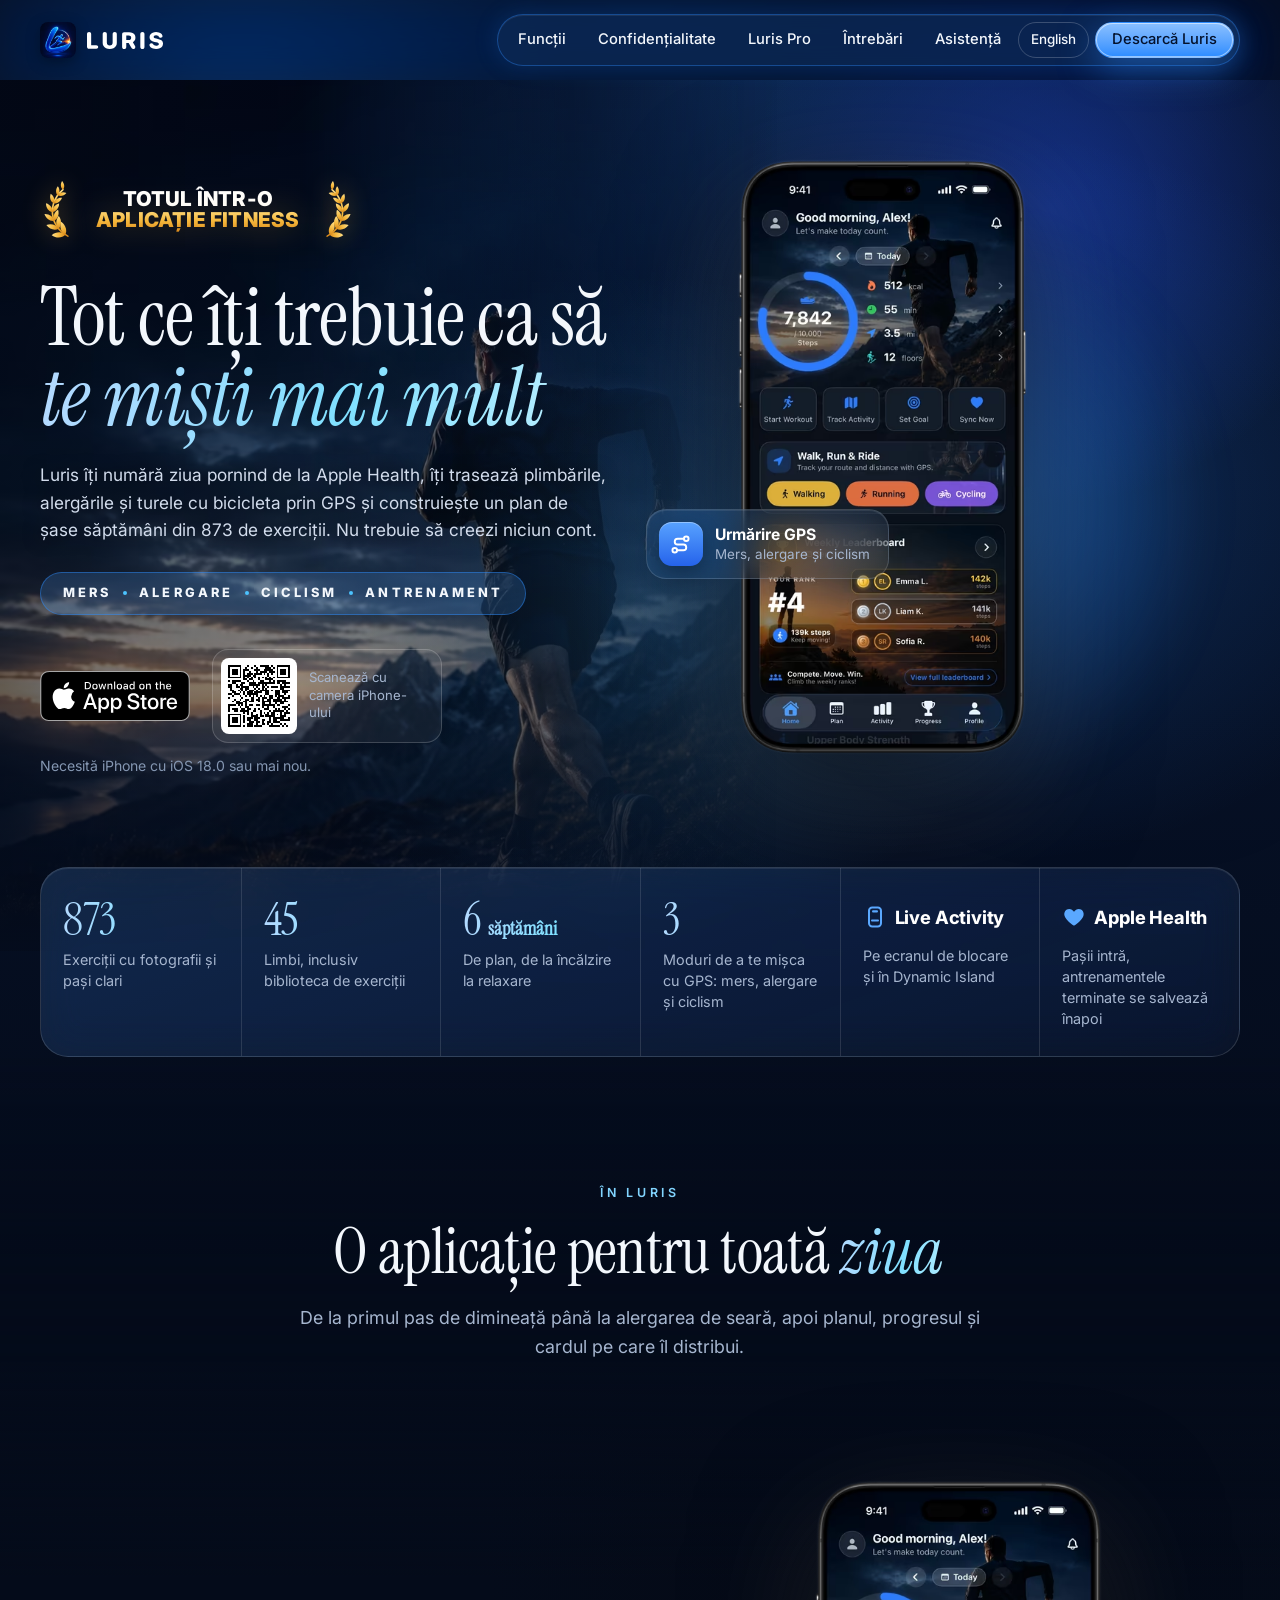
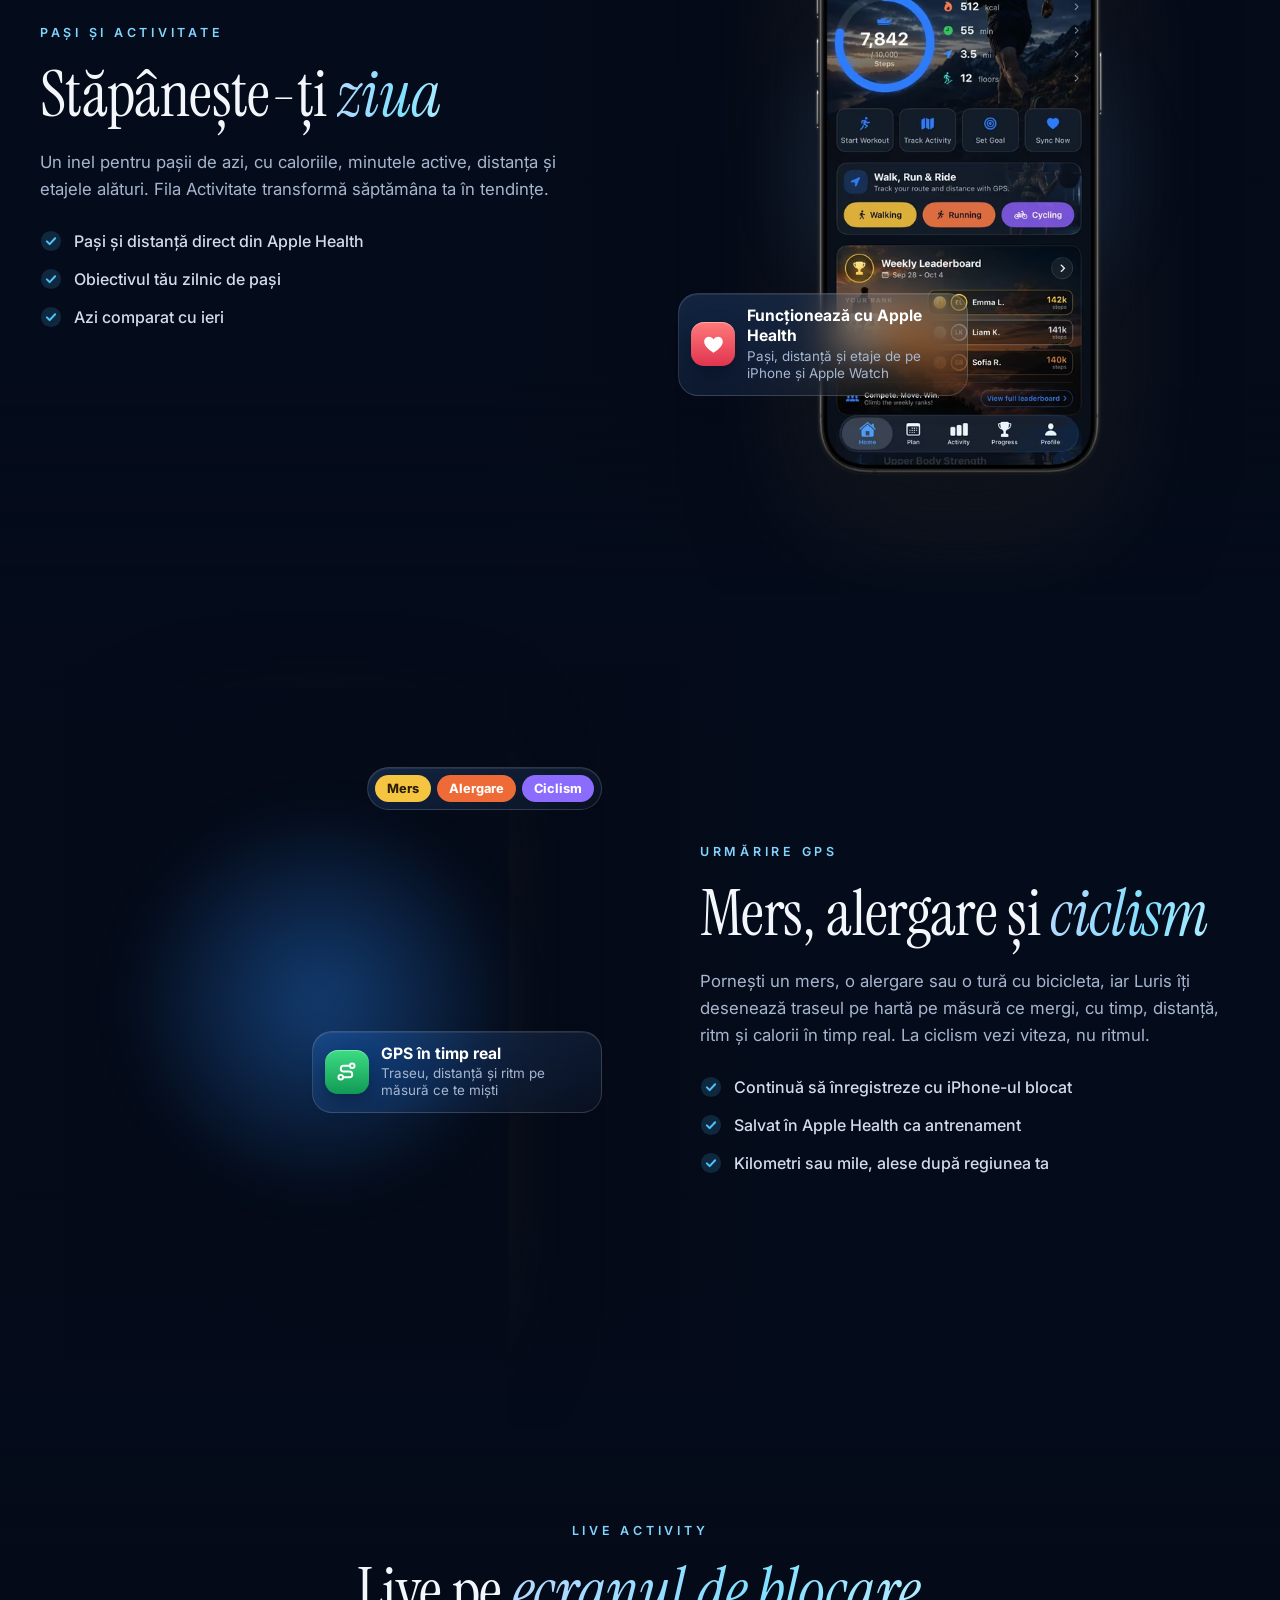
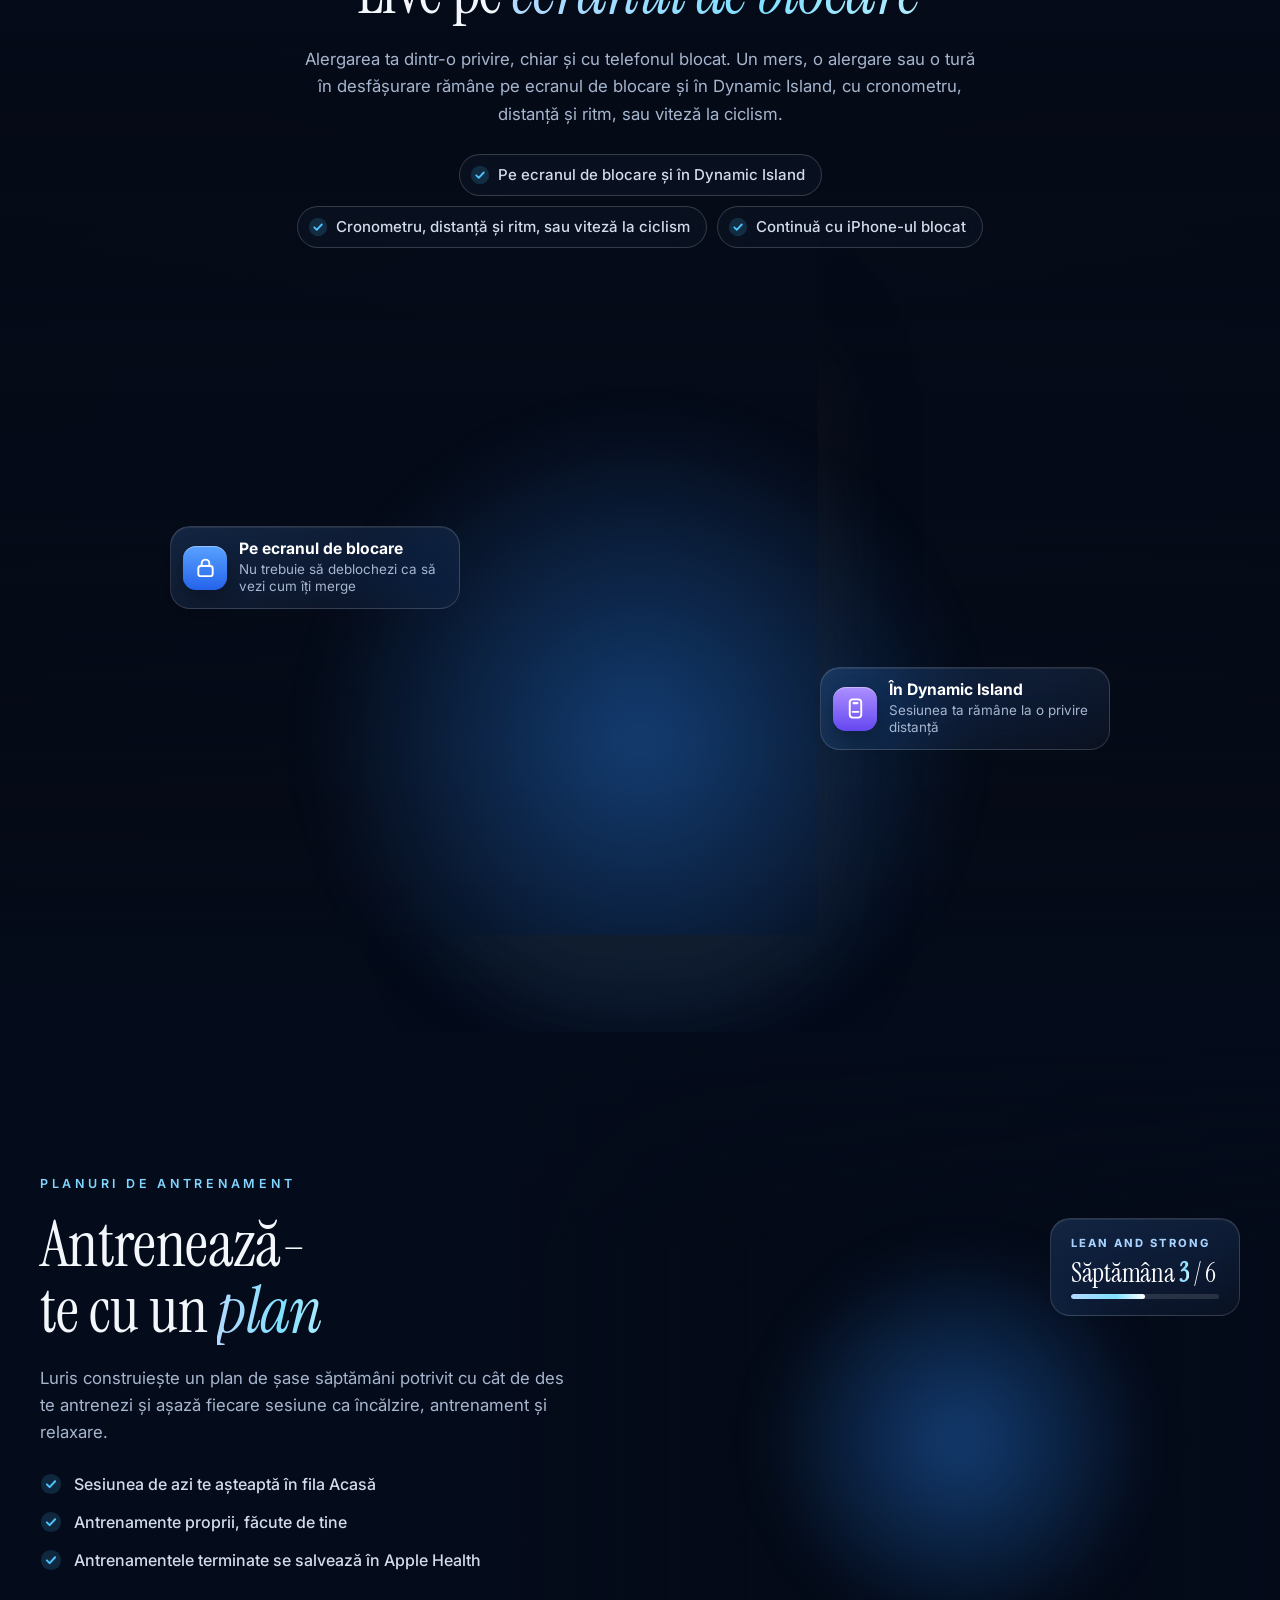
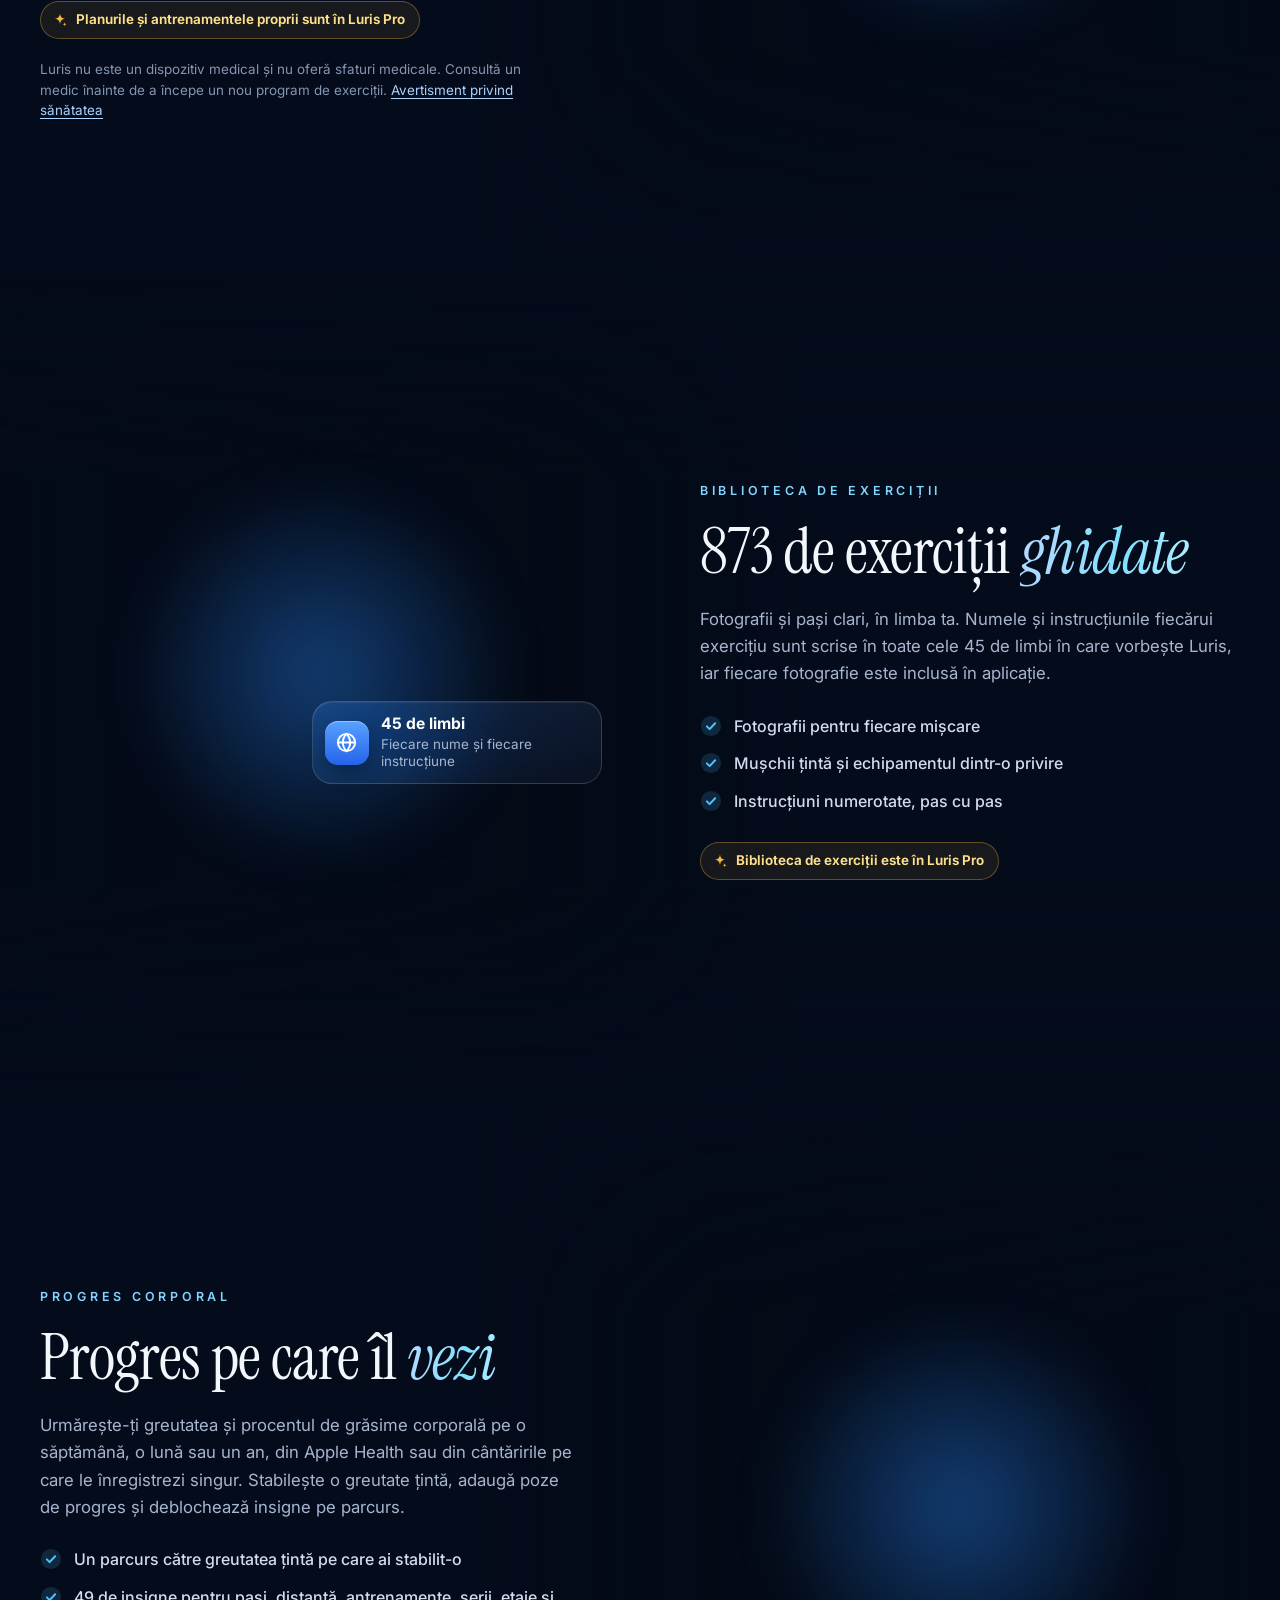
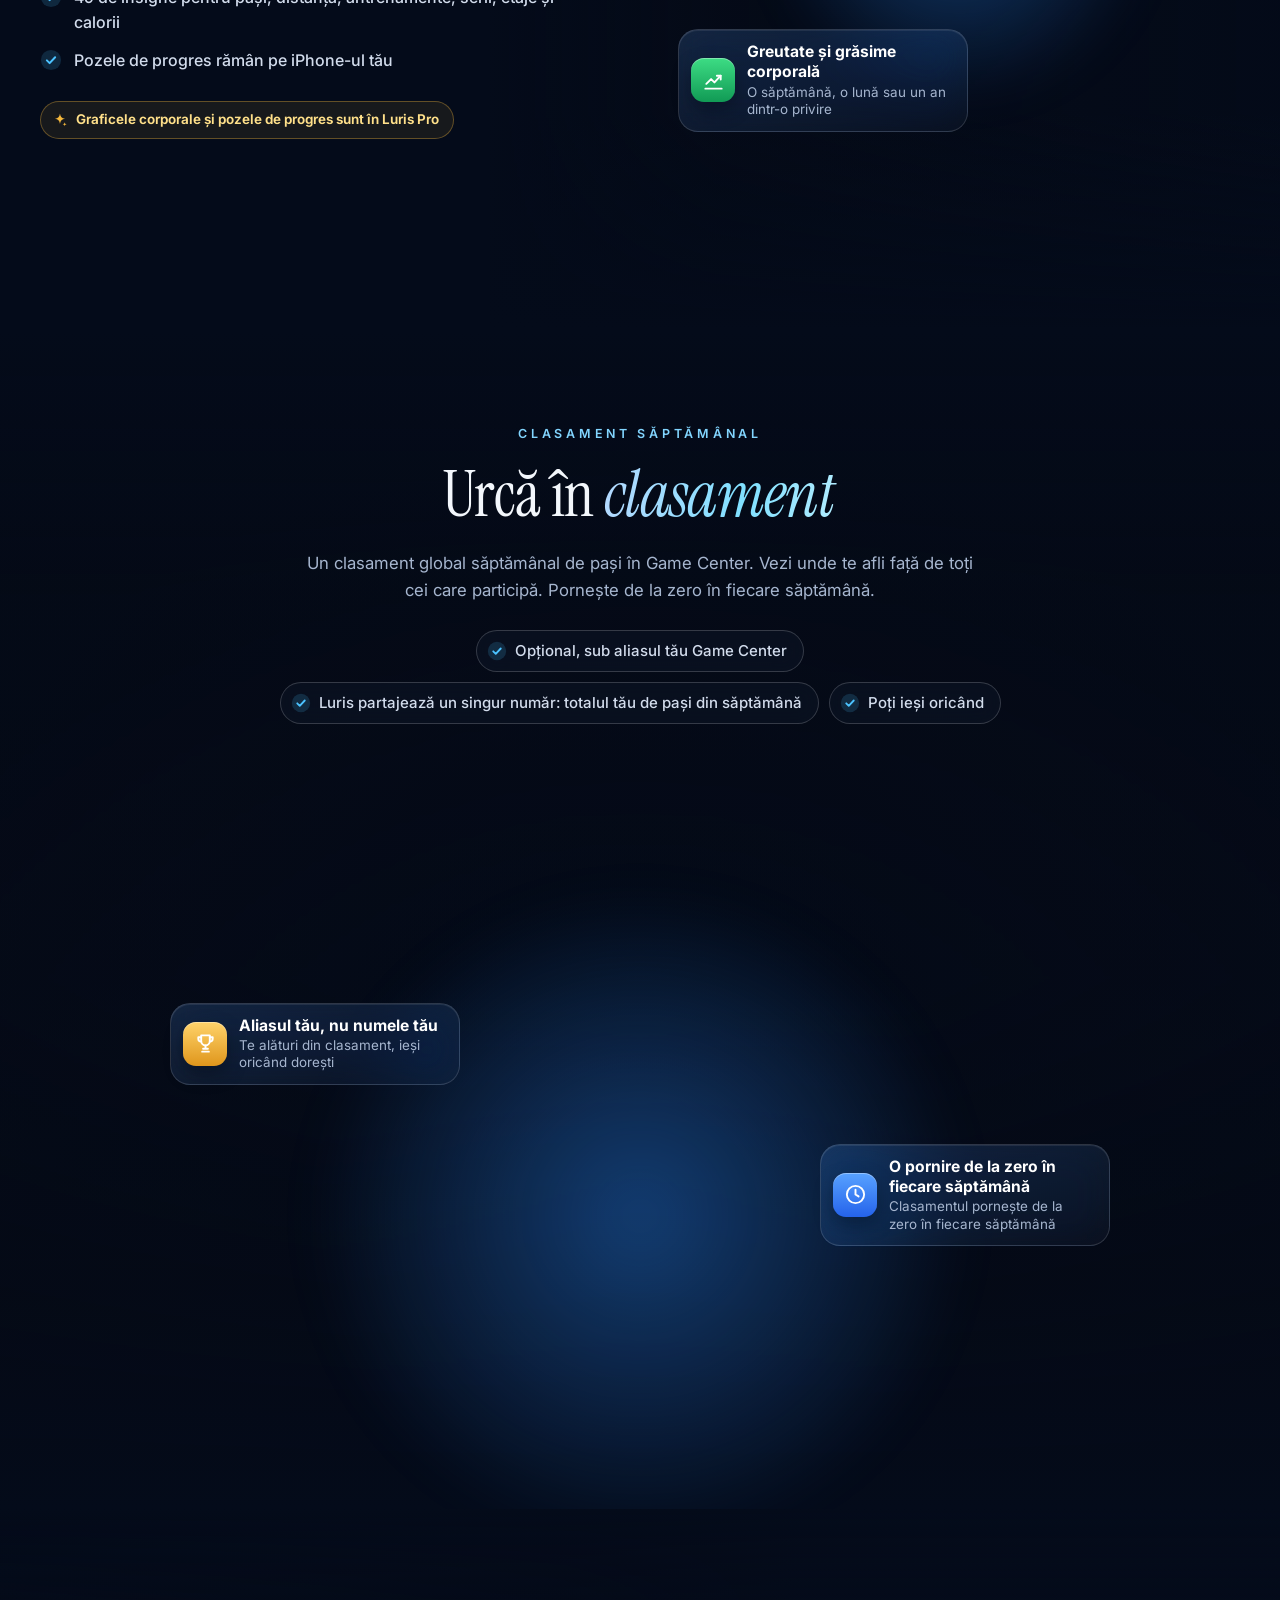
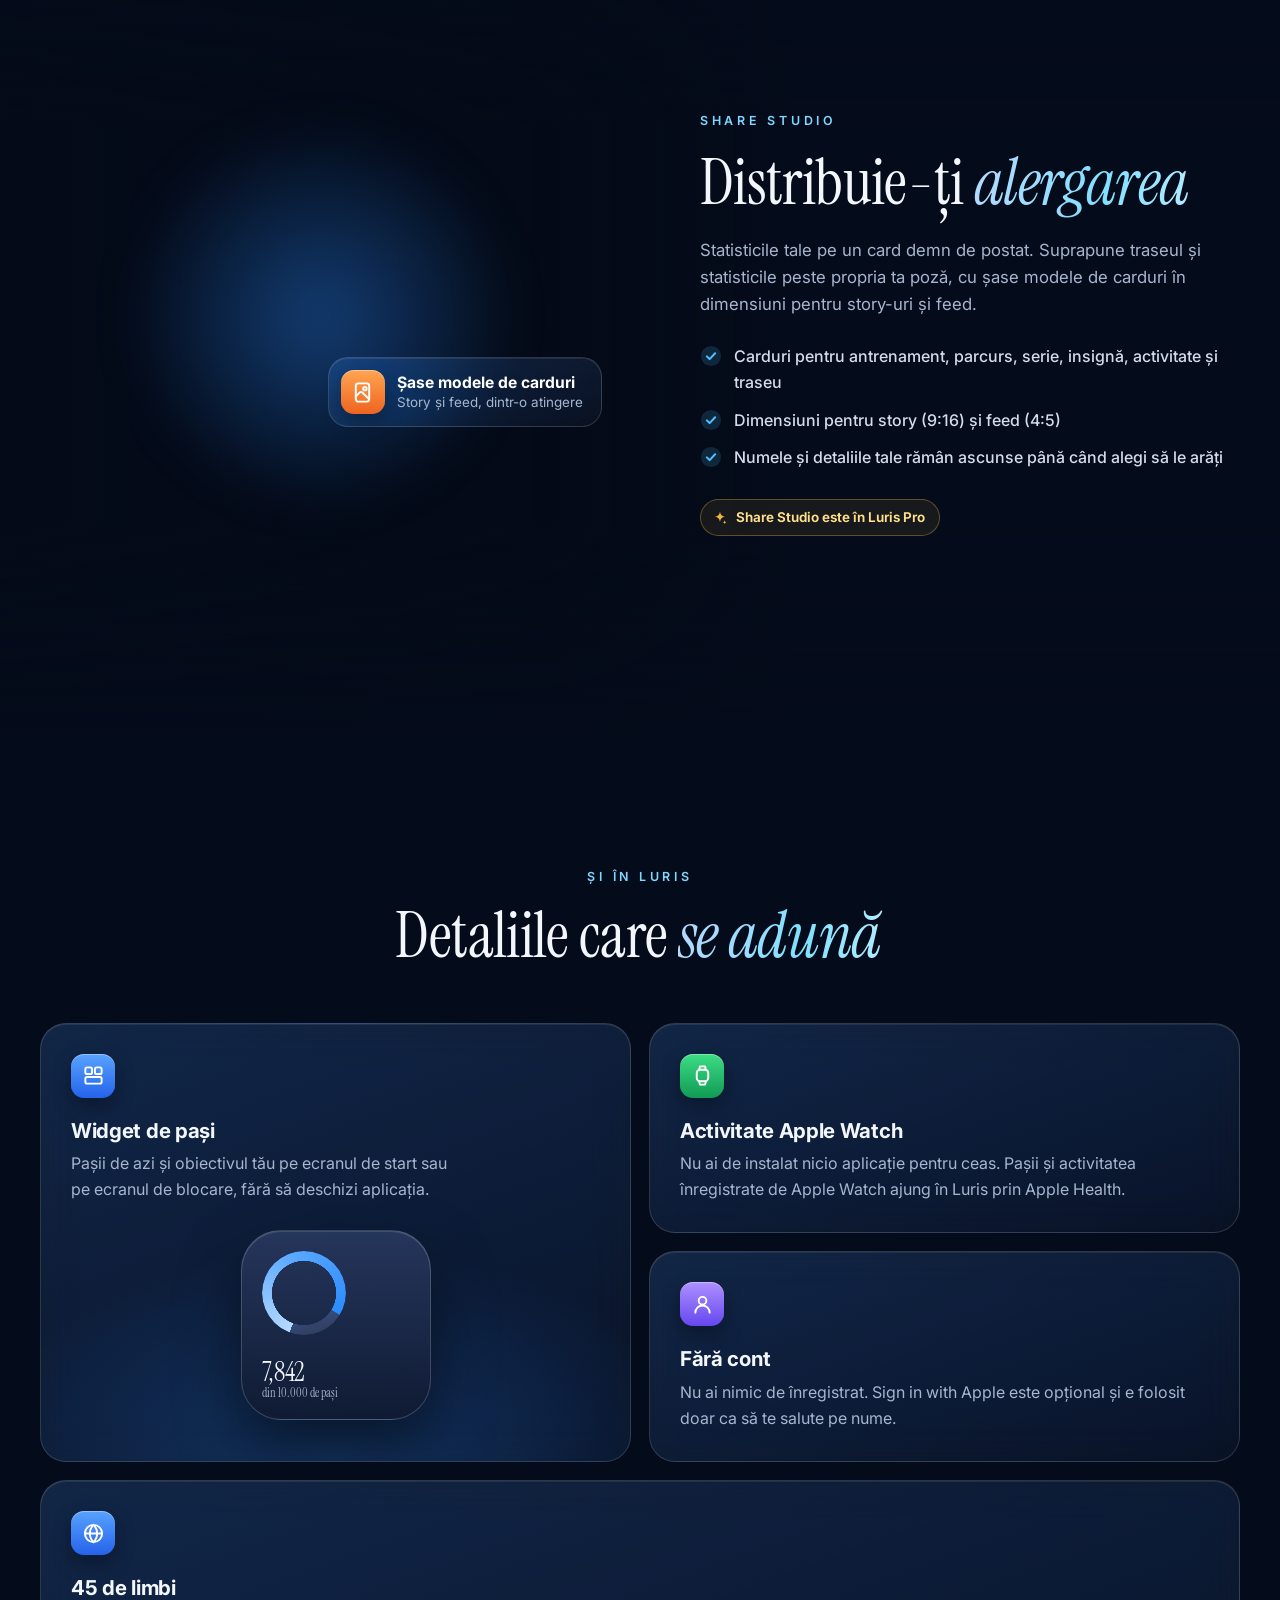
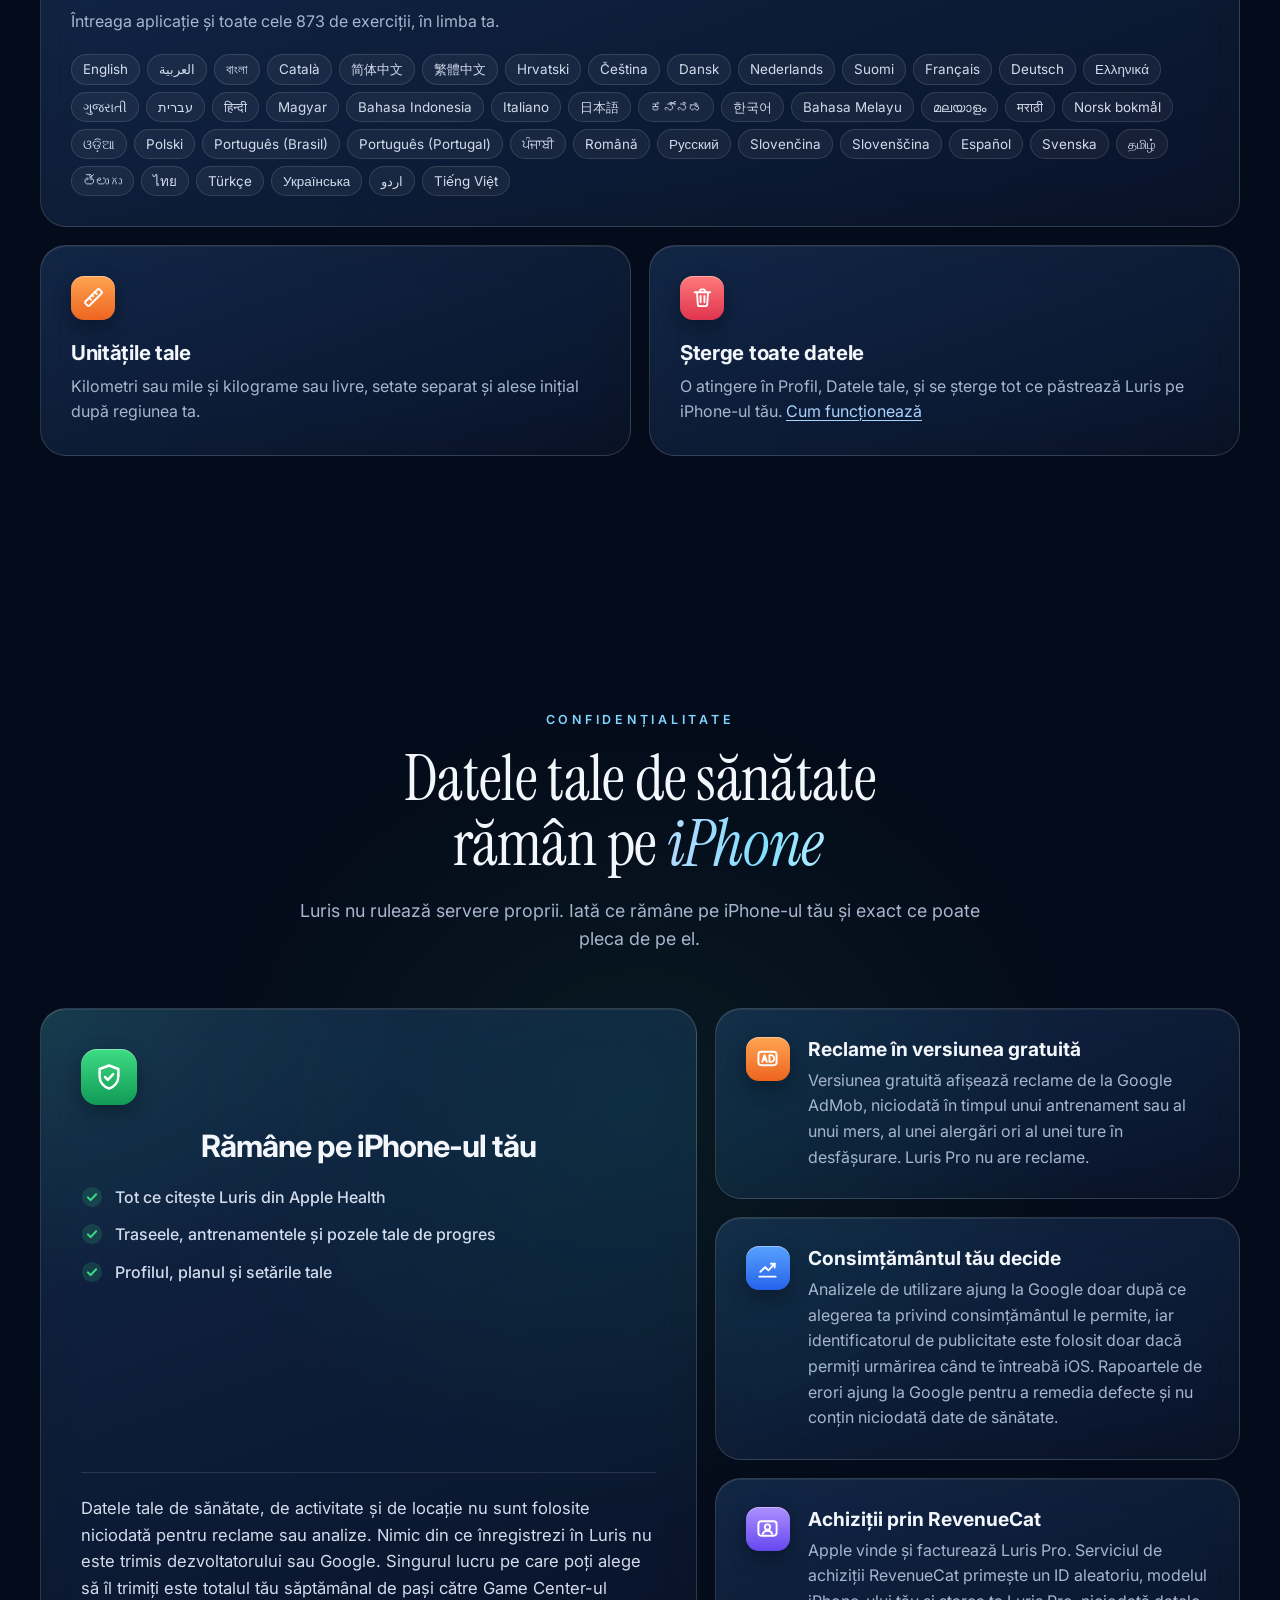
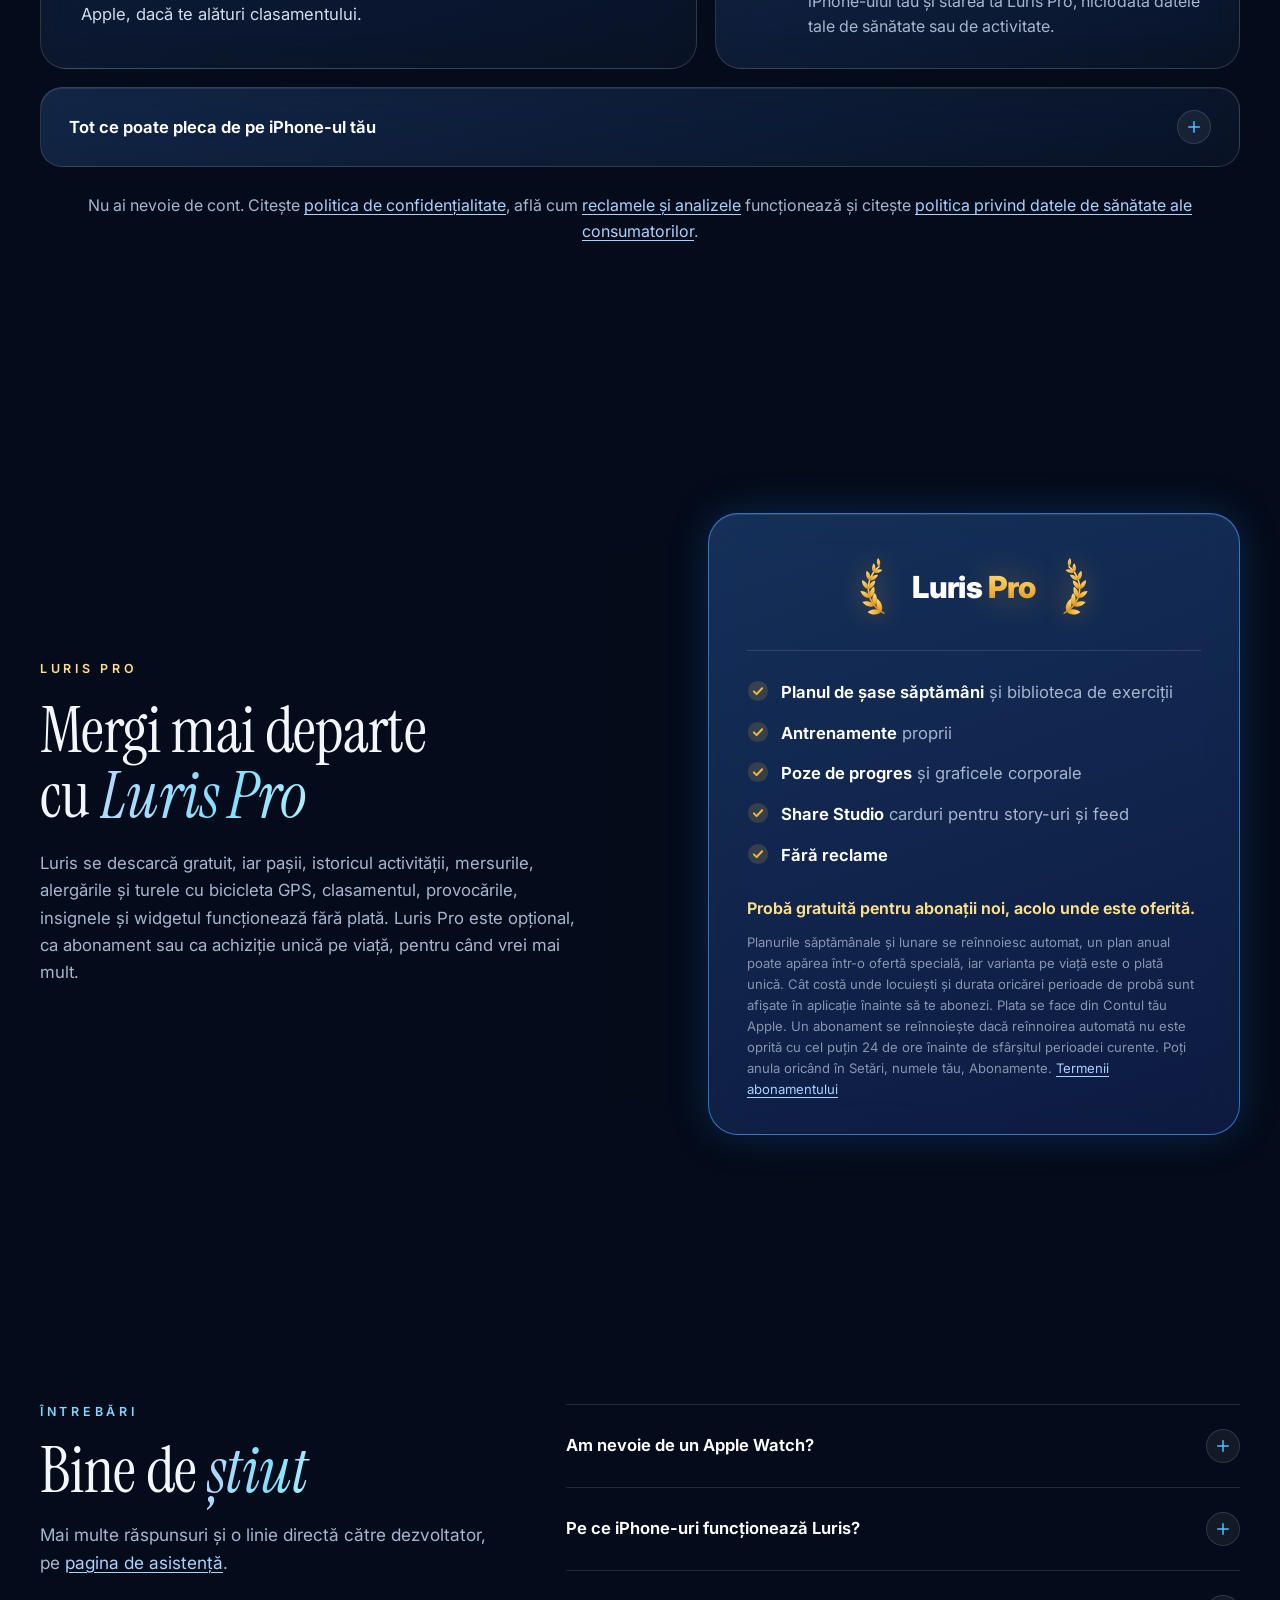
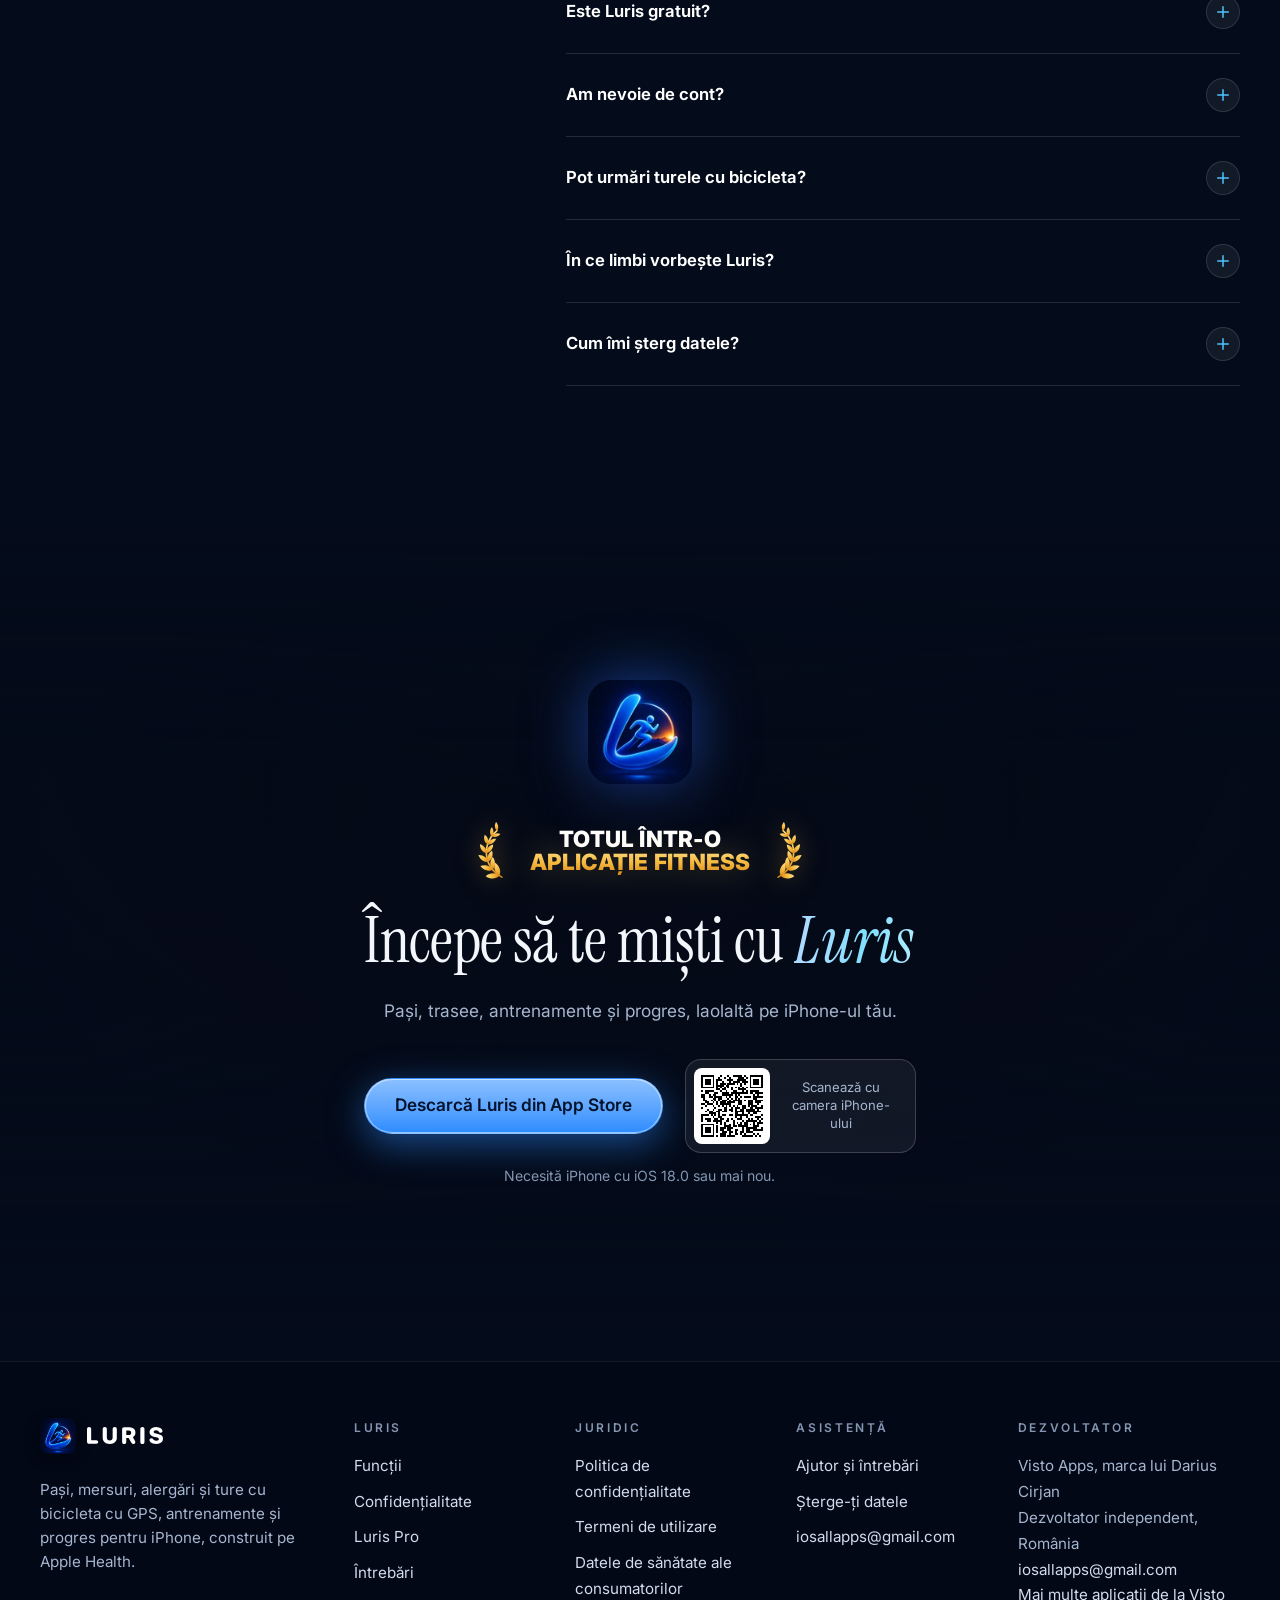
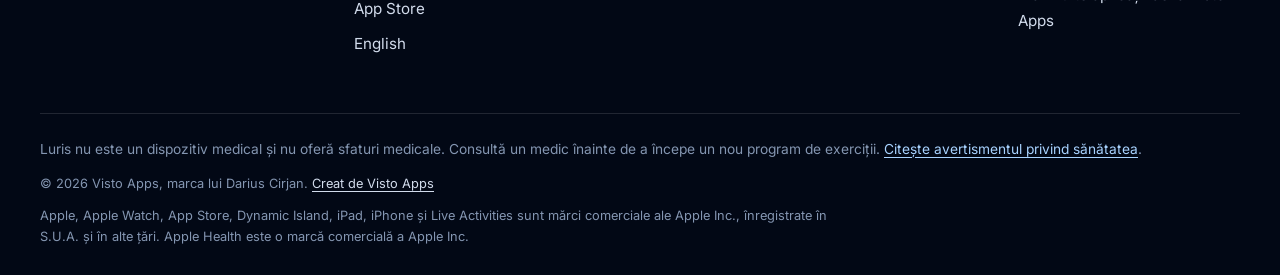
==== commit 839dd6bb: "Improve SEO - drop the aria-label on the language links - the visible name now matches the accessibl" ====
--- a/ro/index.html
+++ b/ro/index.html
@@ -277,7 +277,7 @@
                 <a class="nav-wide" href="/ro/#pro">Luris Pro</a>
                 <a class="nav-wide" href="/ro/#questions">Întrebări</a>
                 <a href="/ro/support.html">Asistență</a>
-                <a class="lang-switch" href="/" hreflang="en" lang="en" aria-label="English">English</a>
+                <a class="lang-switch" href="/" hreflang="en" lang="en">English</a>
                 <a class="btn btn-primary btn-small" href="https://apps.apple.com/app/id6813596103?ct=web-header&amp;mt=8" aria-label="Descarcă Luris din App Store">Descarcă Luris</a>
             </nav>
         </div>
@@ -764,7 +764,7 @@
                         <li><a href="/ro/#pro">Luris Pro</a></li>
                         <li><a href="/ro/#questions">Întrebări</a></li>
                         <li><a href="https://apps.apple.com/app/id6813596103?ct=web-footer&amp;mt=8">App Store</a></li>
-                        <li><a href="/" hreflang="en" lang="en" aria-label="English">English</a></li>
+                        <li><a href="/" hreflang="en" lang="en">English</a></li>
                     </ul>
                 </nav>
                 <nav class="footer-col" aria-labelledby="footer-legal">
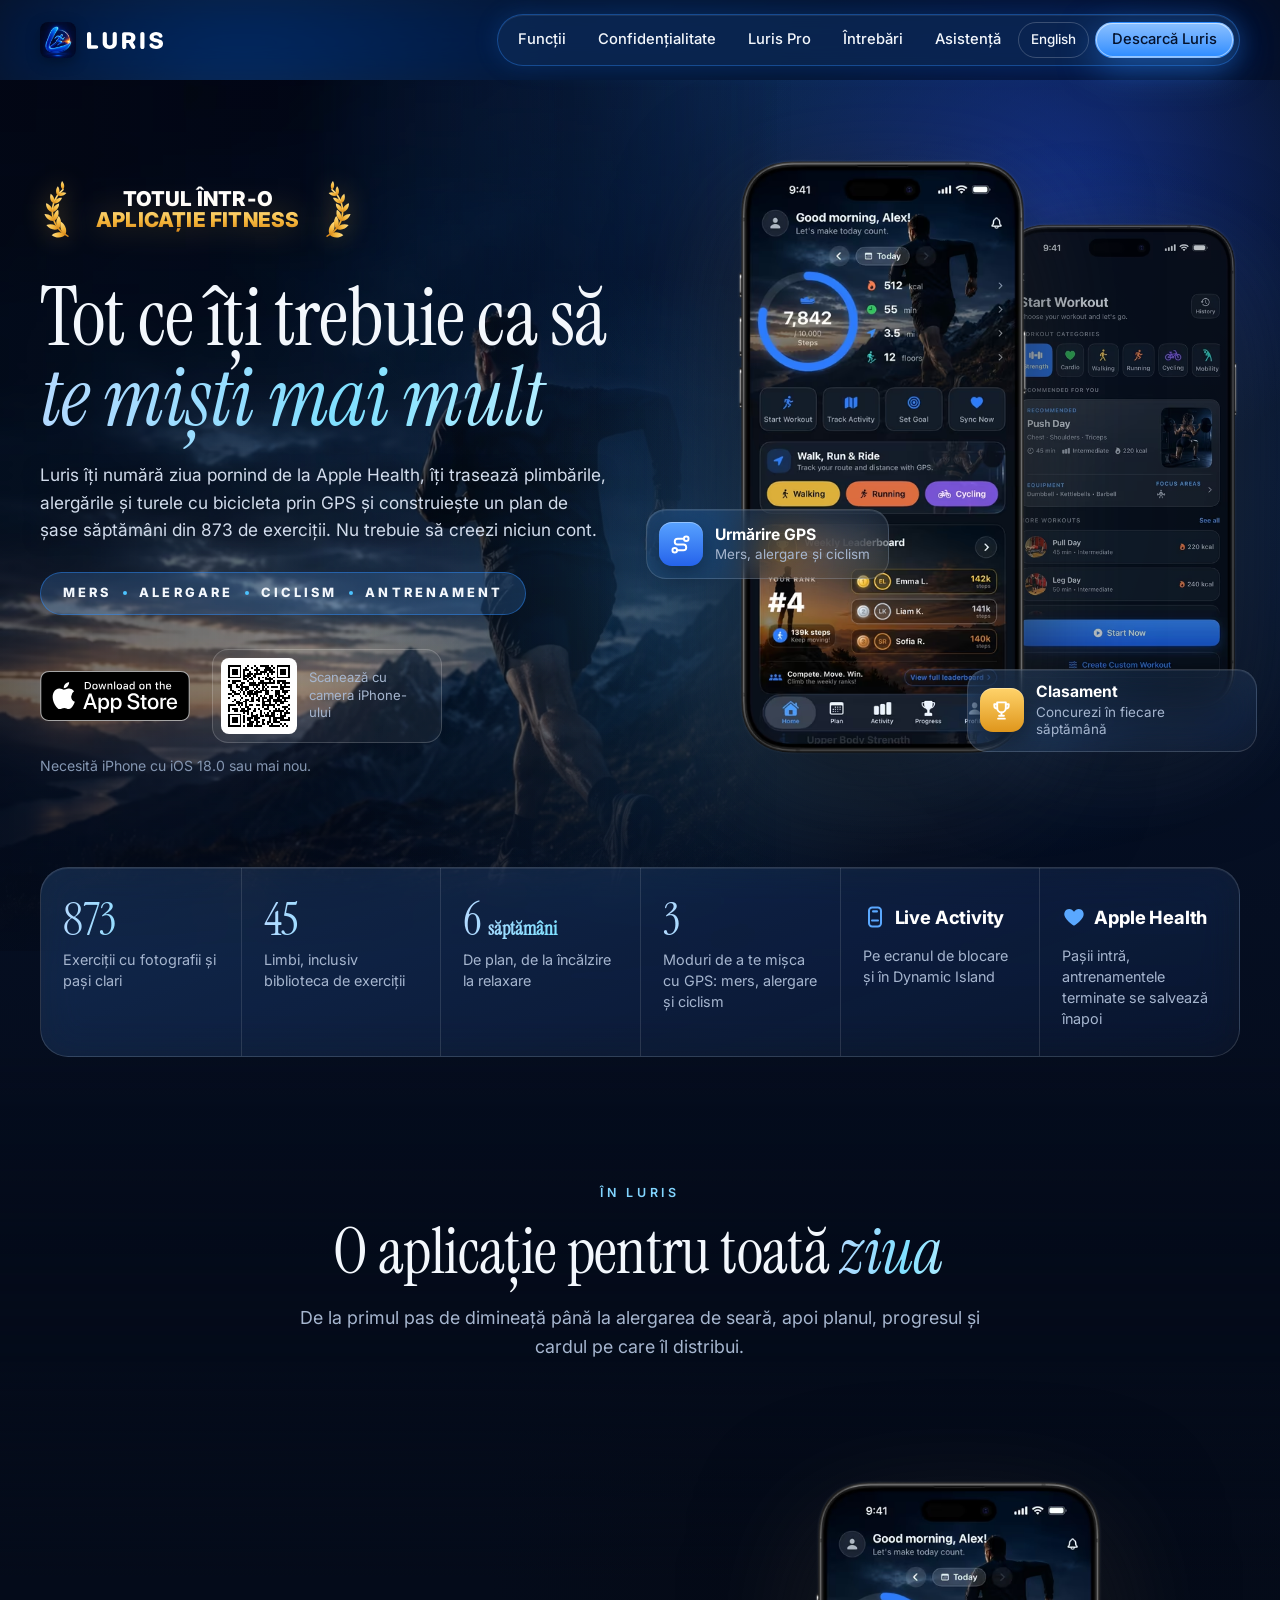
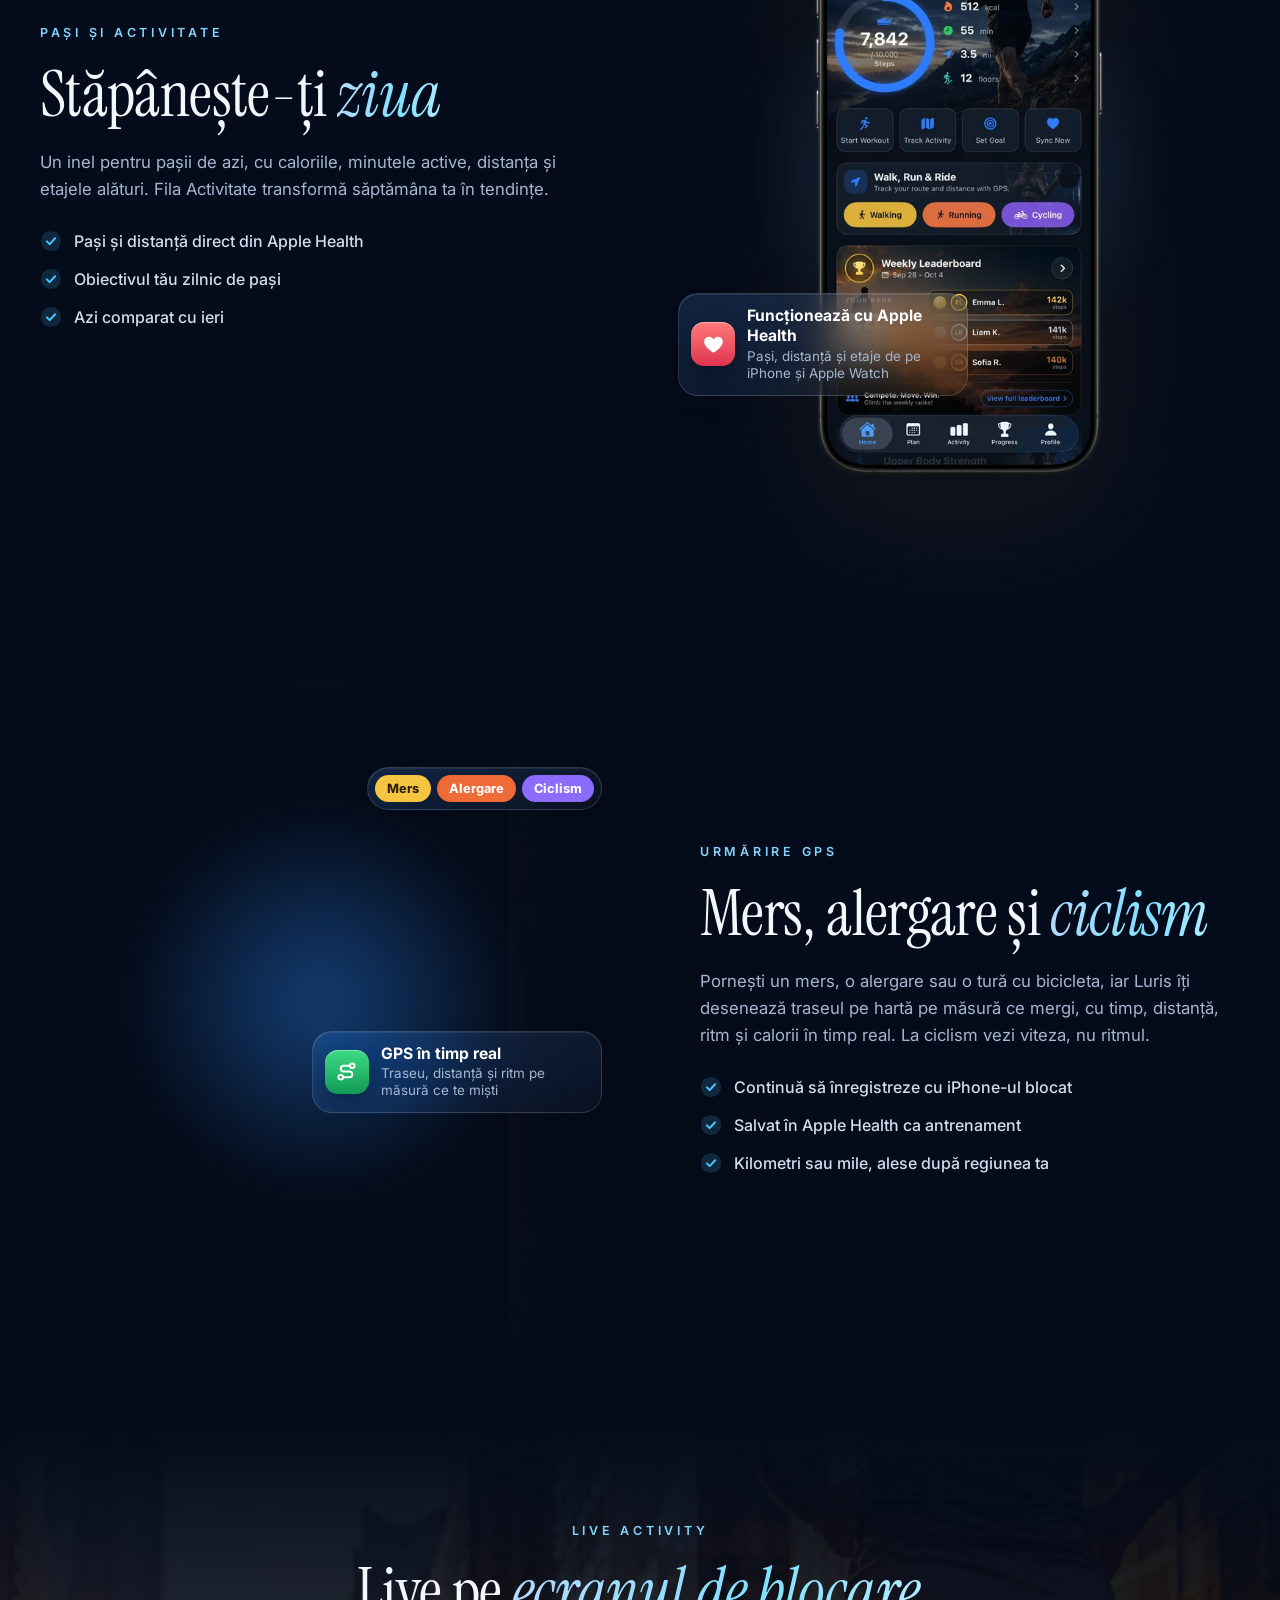
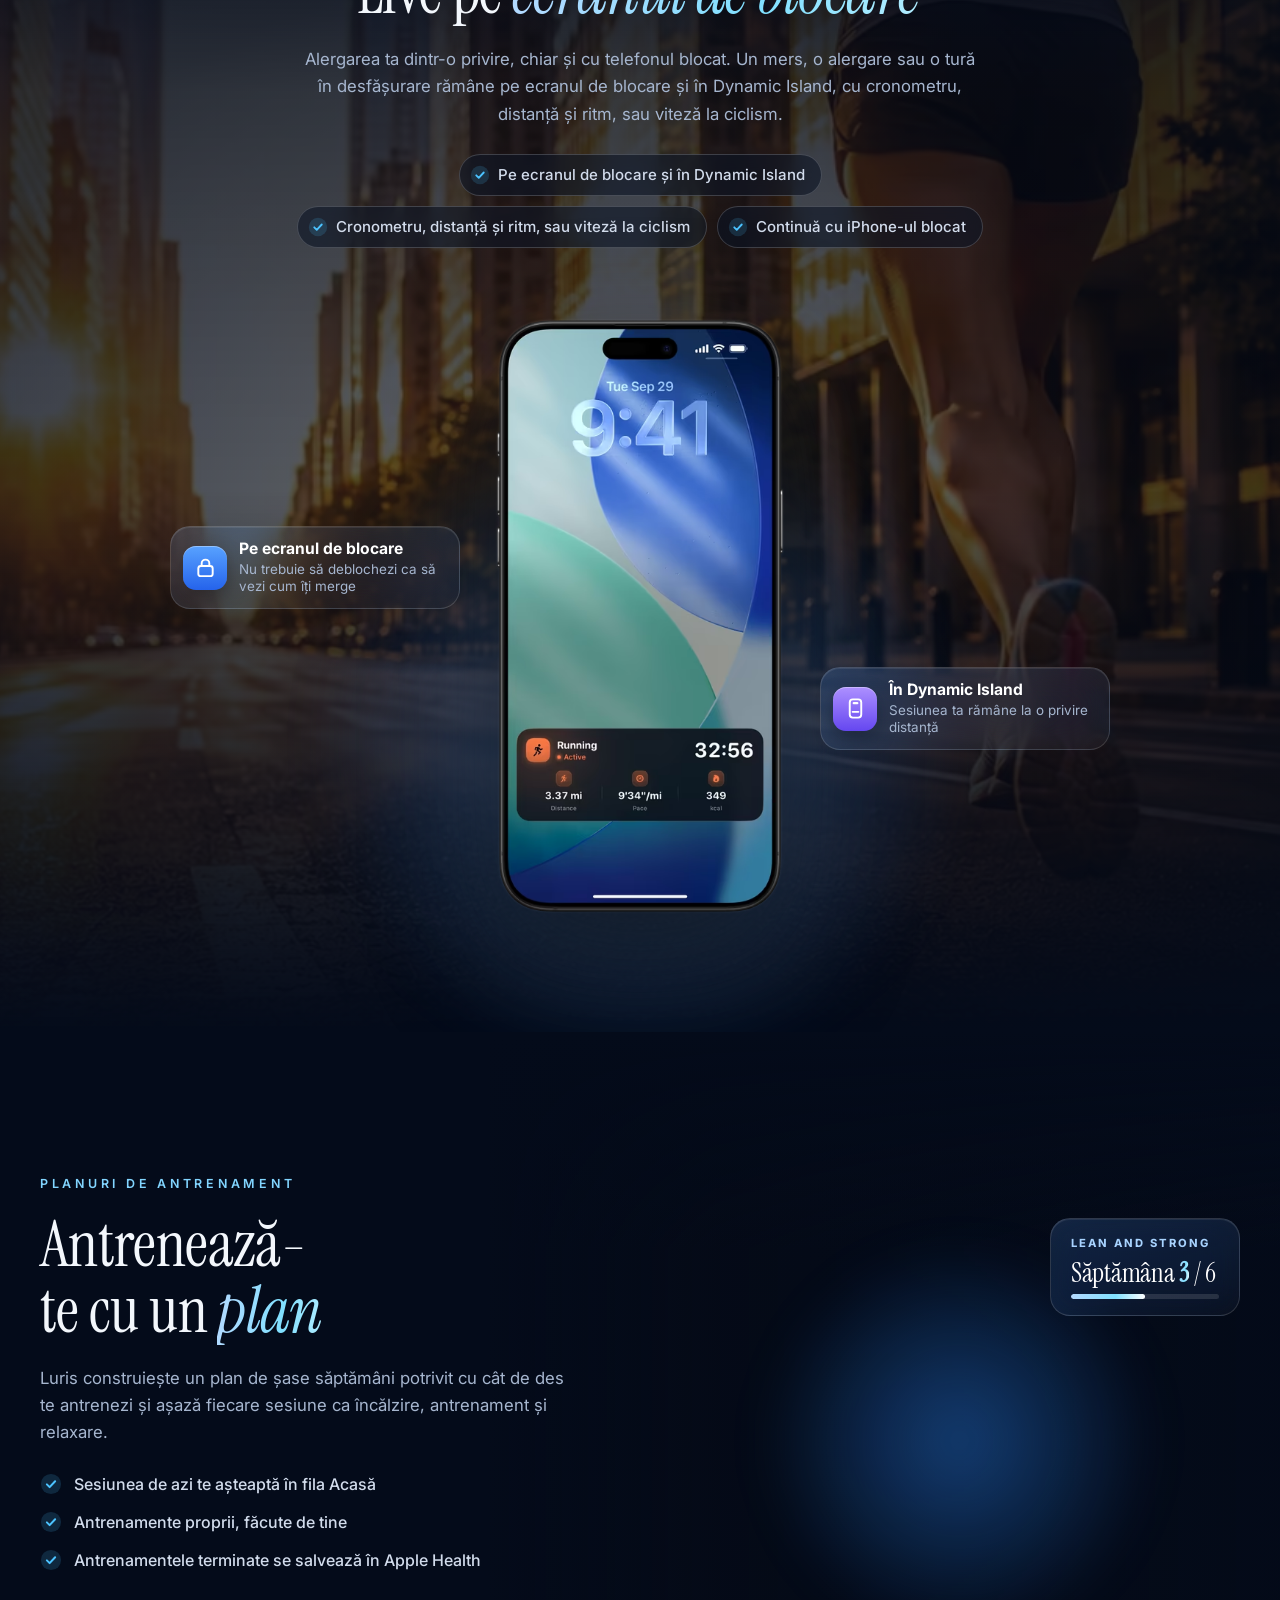
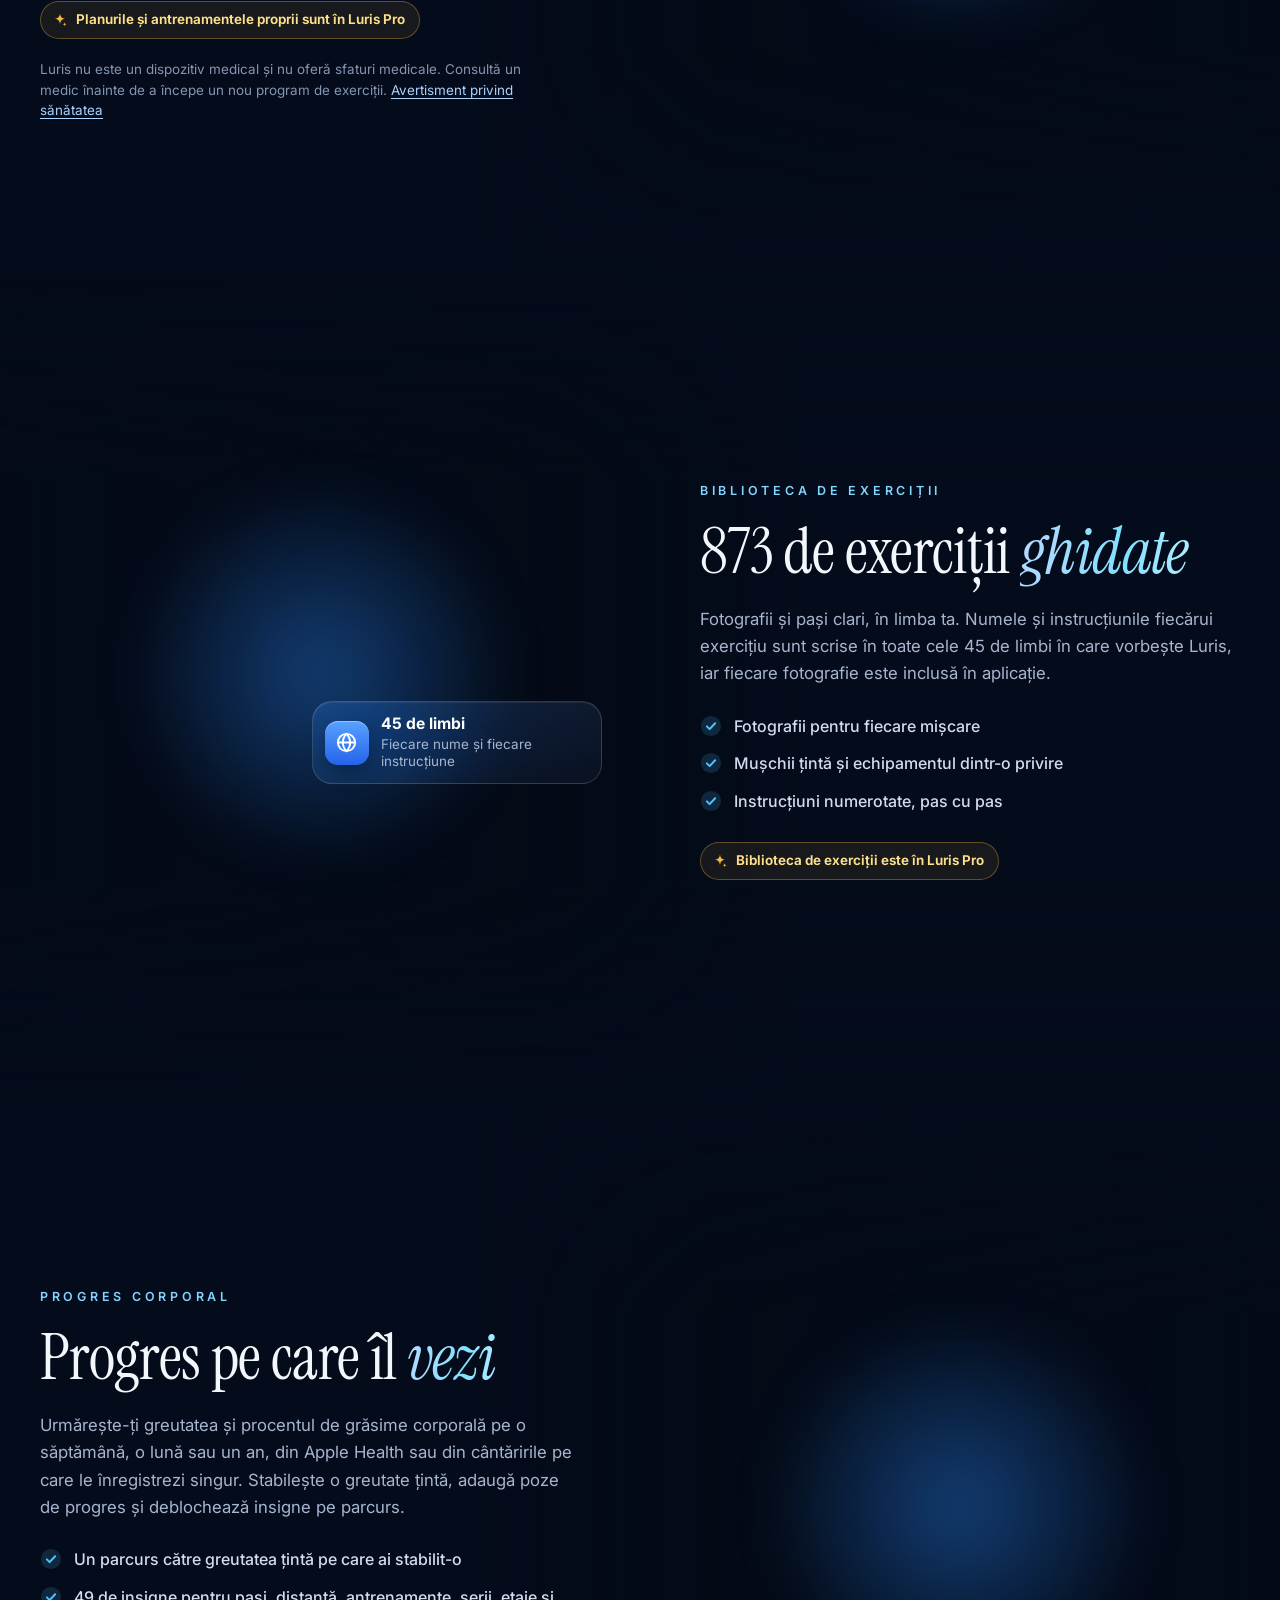
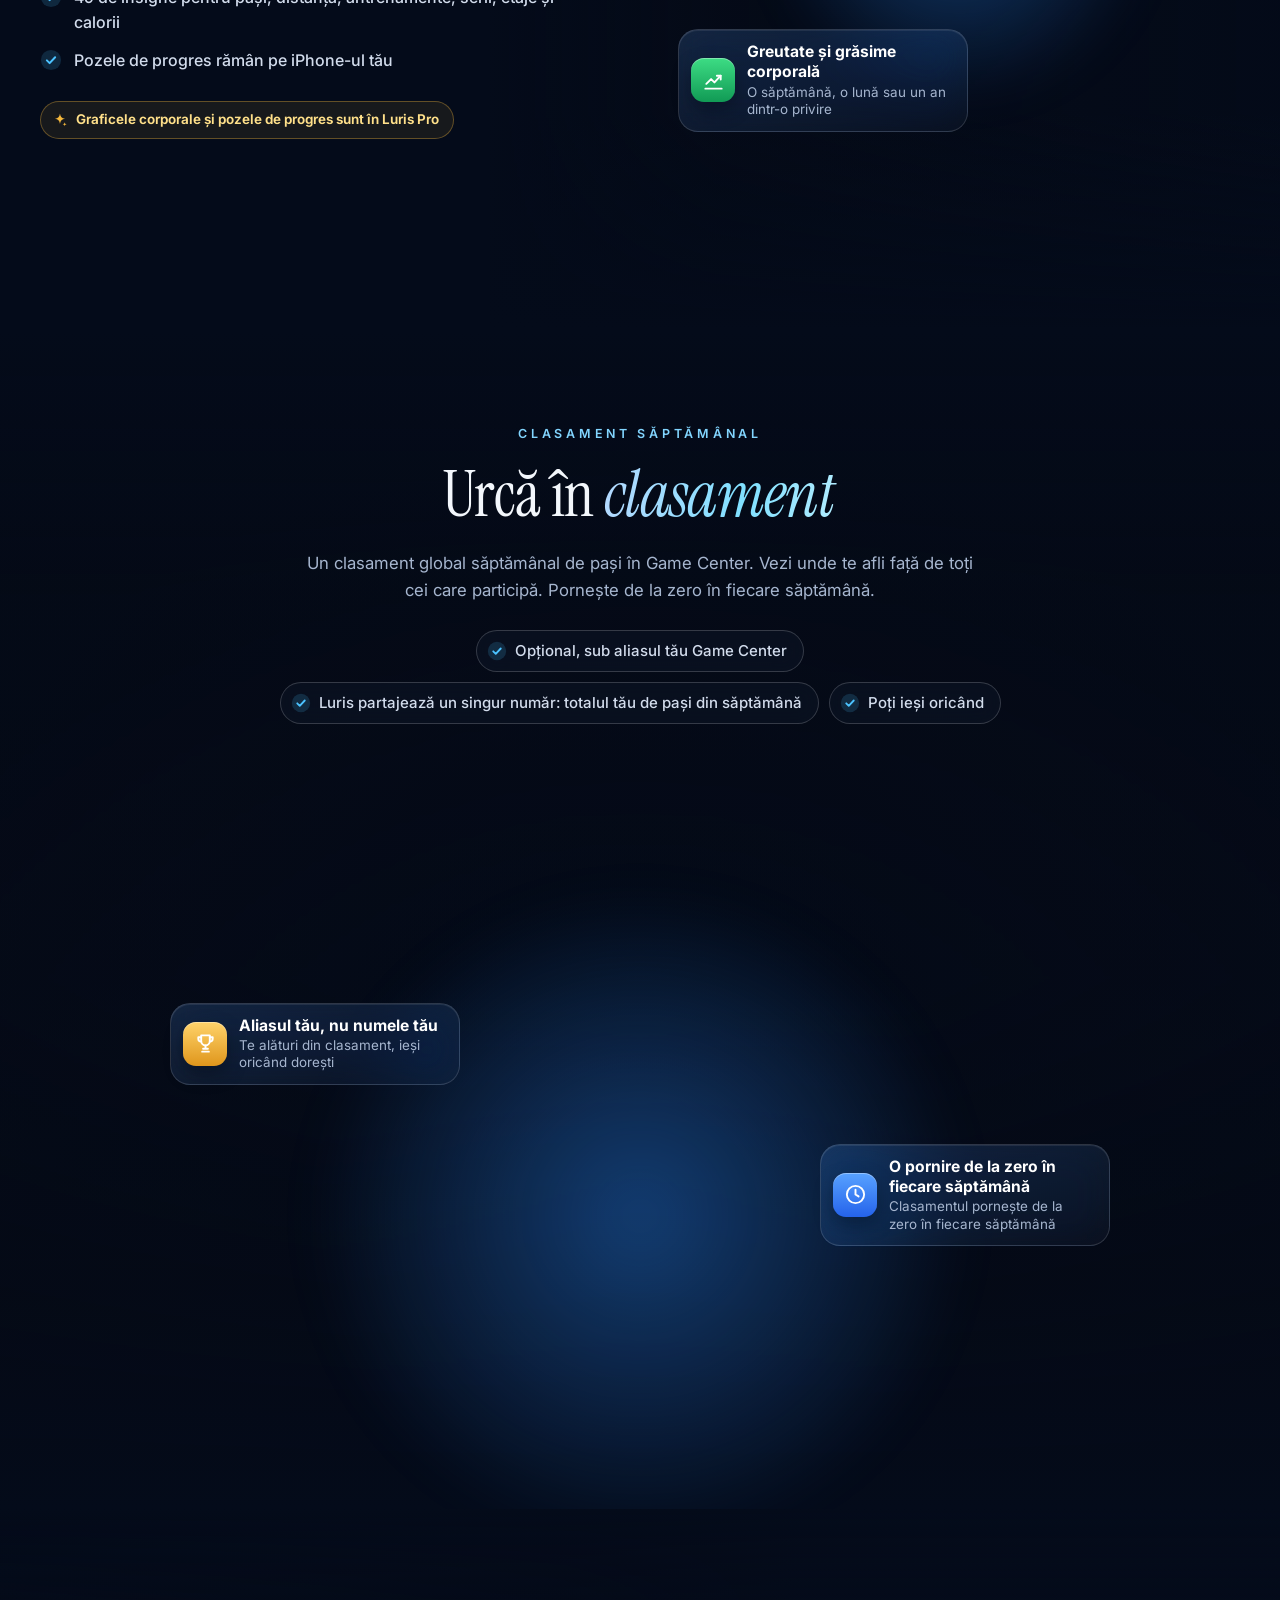
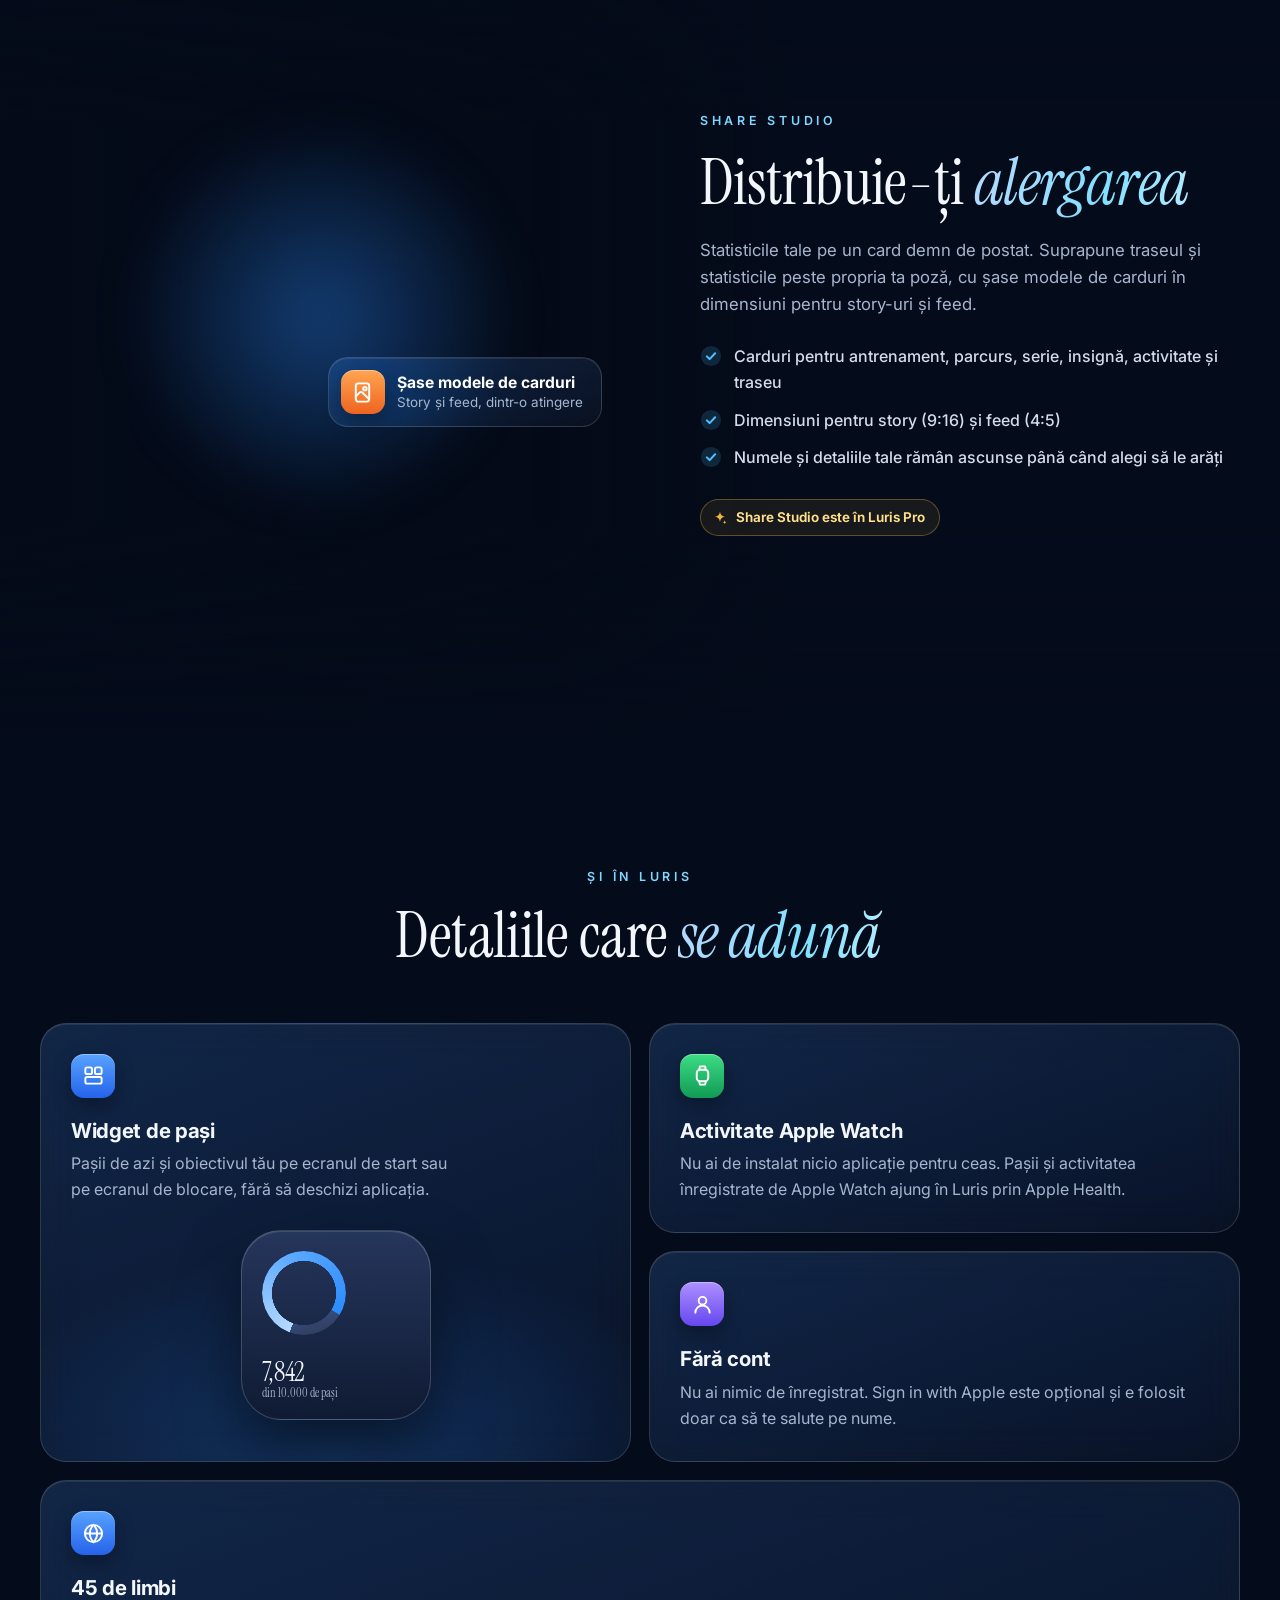
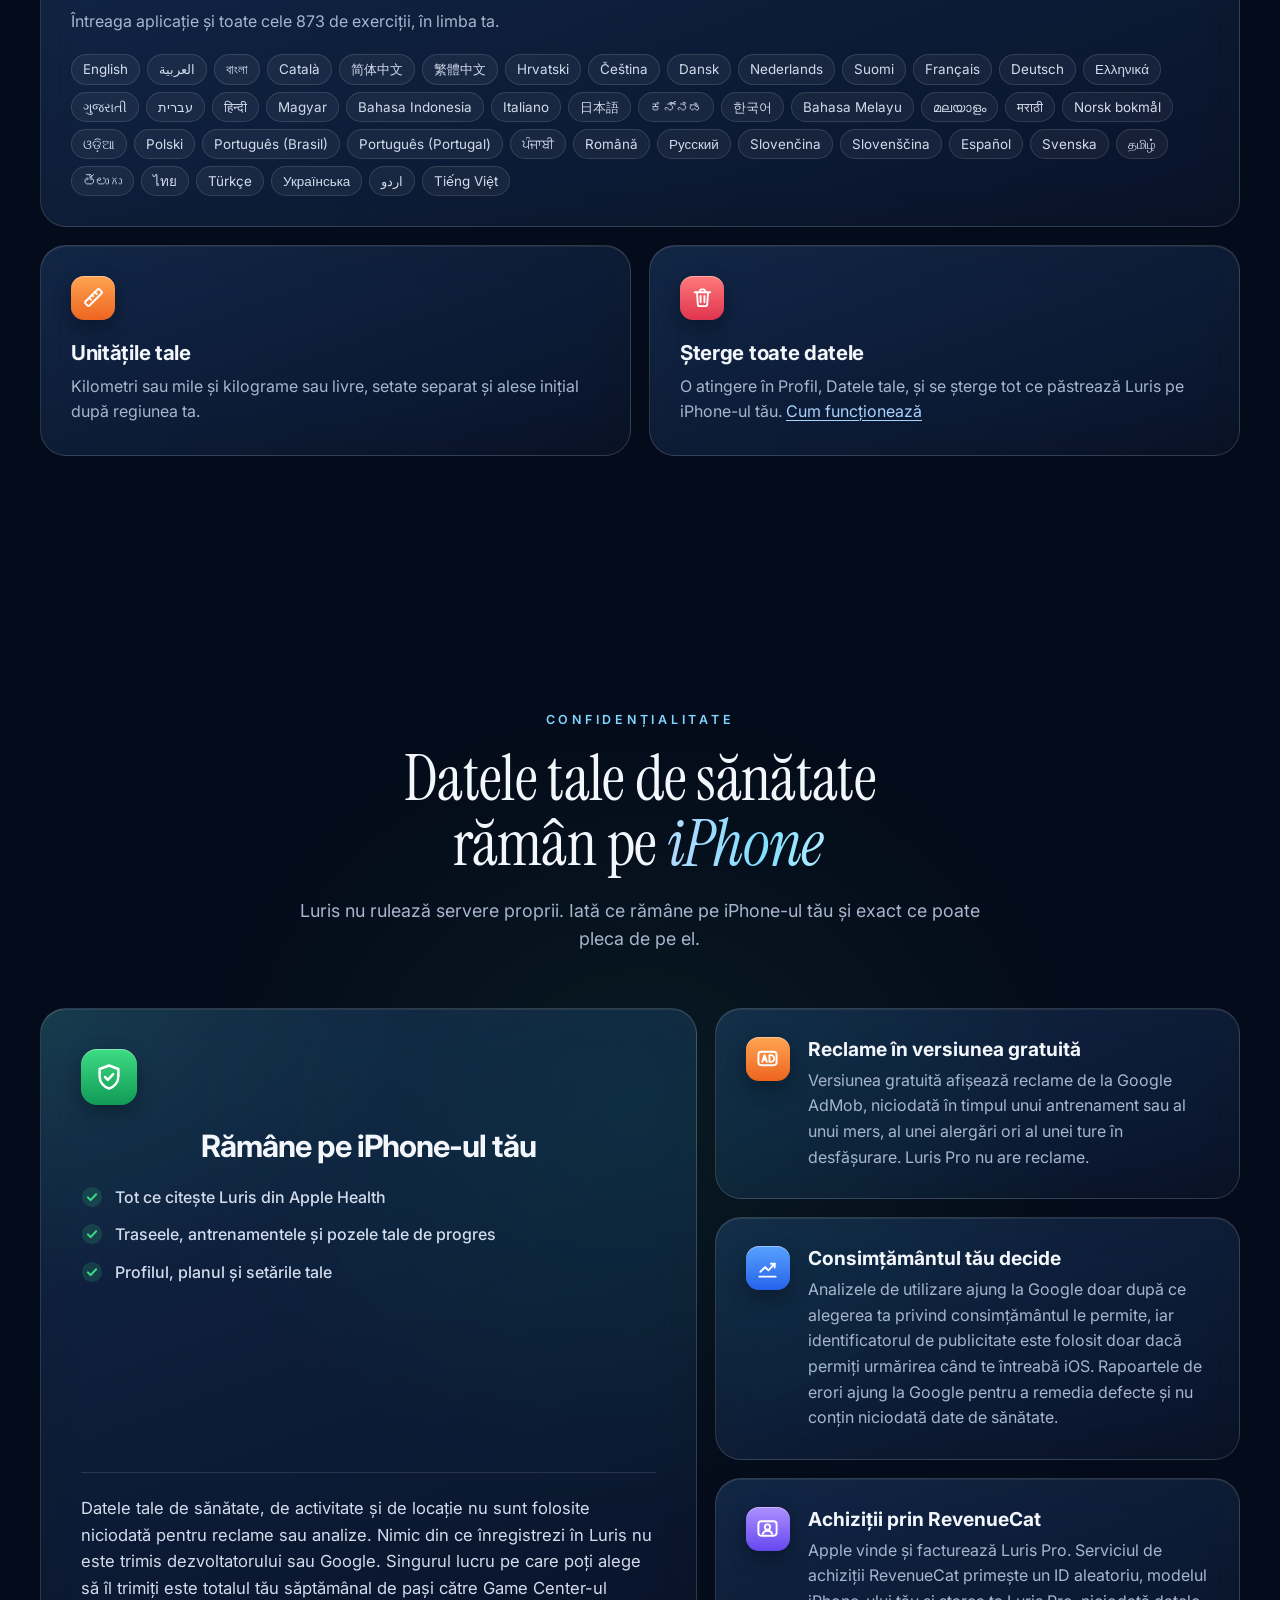
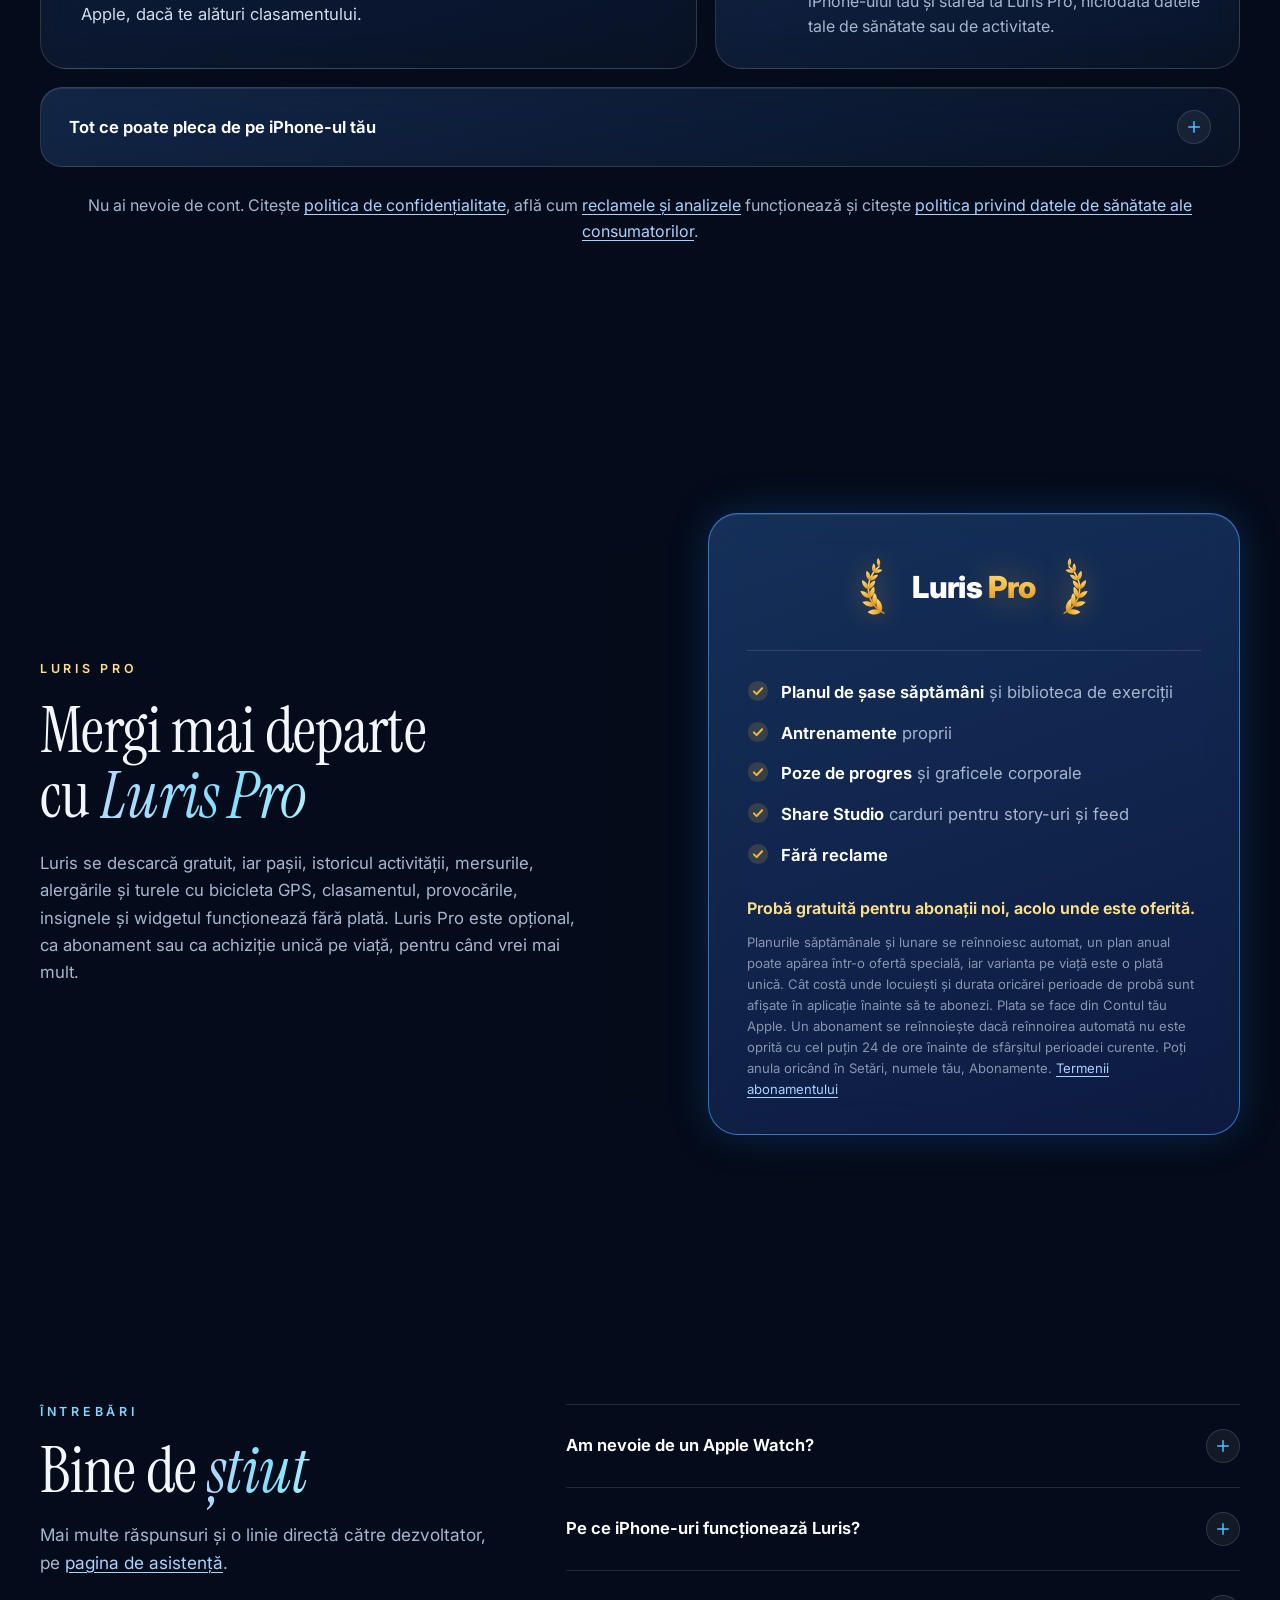
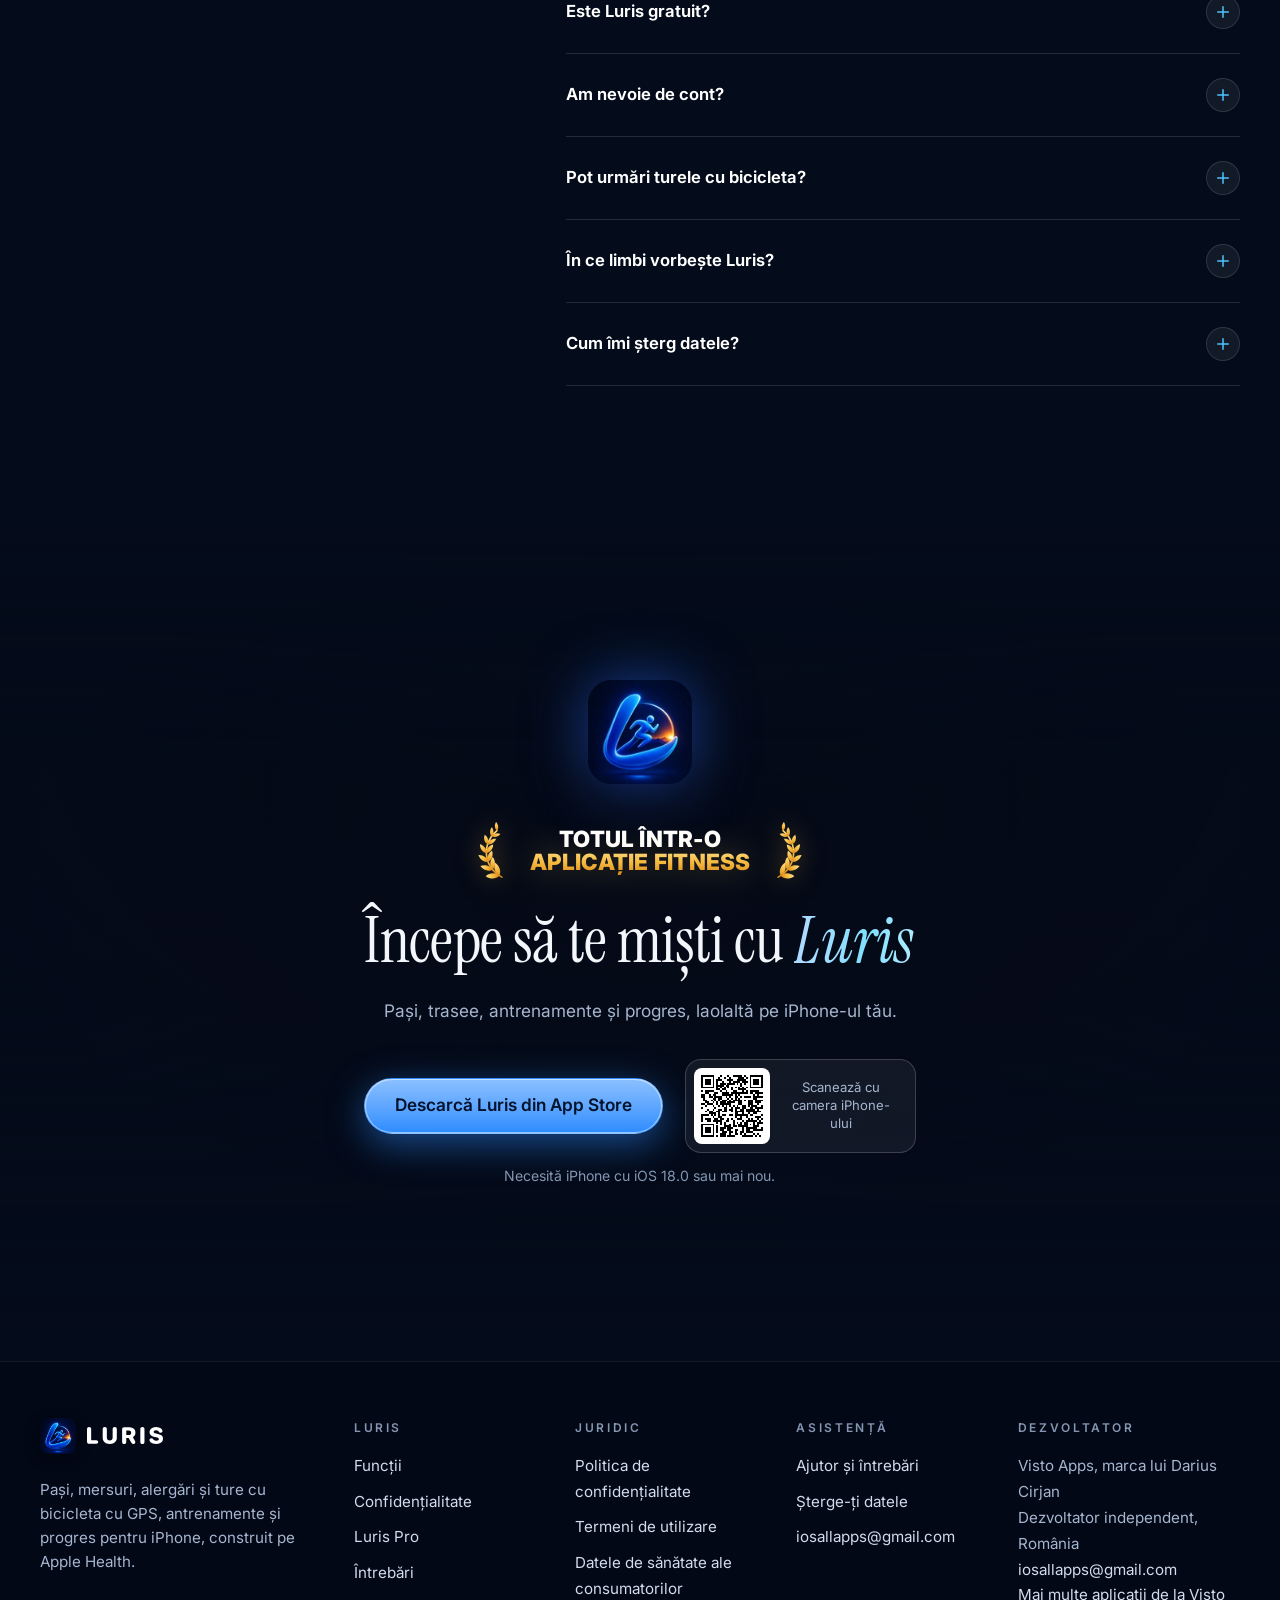
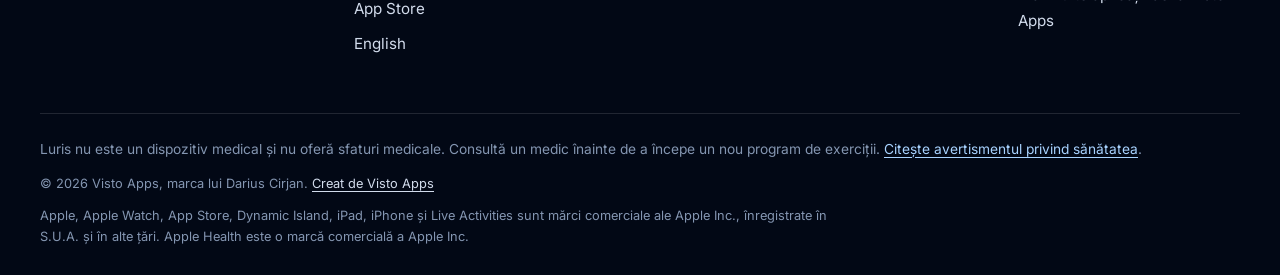
==== commit 5c158bcf: "Add a size-matched fallback for Instrument Serif - headlines drew in Times or Georgia first and jump" ====
--- a/ro/index.html
+++ b/ro/index.html
@@ -14,7 +14,7 @@
     <link rel="apple-touch-icon" href="/apple-touch-icon.png">
     <link rel="preload" href="/assets/fonts/inter.woff2" as="font" type="font/woff2" crossorigin>
     <link rel="preload" href="/assets/fonts/instrument-serif.woff2" as="font" type="font/woff2" crossorigin>
-    <link rel="stylesheet" href="/styles.css?v=b98beccbe6">
+    <link rel="stylesheet" href="/styles.css?v=20261116f">
     <!-- /build:head -->
     <!-- build:meta -->
     <title>Luris: Contor de pași și activitate pe iPhone</title>
--- a/styles.css
+++ b/styles.css
@@ -830,6 +830,8 @@
 
 @font-face { font-family: "Instrument Serif"; src: url("/assets/fonts/instrument-serif.woff2") format("woff2"); font-weight: 400; font-style: normal; font-display: swap; }
 @font-face { font-family: "Instrument Serif"; src: url("/assets/fonts/instrument-serif-italic.woff2") format("woff2"); font-weight: 400; font-style: italic; font-display: swap; }
+@font-face { font-family: "Instrument Serif Fallback"; src: local("Times New Roman"), local("TimesNewRomanPSMT"), local("Times"), local("Liberation Serif"), local("Tinos"); font-style: normal; size-adjust: 83.4%; }
+@font-face { font-family: "Instrument Serif Fallback"; src: local("Times New Roman Italic"), local("TimesNewRomanPS-ItalicMT"), local("Times-Italic"), local("Liberation Serif Italic"), local("Tinos Italic"); font-style: italic; size-adjust: 88.1%; }
 @font-face { font-family: "Inter"; src: url("/assets/fonts/inter.woff2") format("woff2"); font-weight: 100 900; font-style: normal; font-display: swap; }
 
 :root {
@@ -856,7 +858,7 @@
     --blue-3: var(--c1);
     --blue-ink: #a8d3ff;
     --glow: linear-gradient(95deg, var(--accent-a), var(--accent-b) 60%, #fff);
-    --serif: "Instrument Serif", "Iowan Old Style", Georgia, serif;
+    --serif: "Instrument Serif", "Instrument Serif Fallback", Georgia, serif;
     --font: "Inter", -apple-system, BlinkMacSystemFont, "Segoe UI", Roboto, "Helvetica Neue", Arial, sans-serif;
     --radius: 28px;
     --header: 72px;
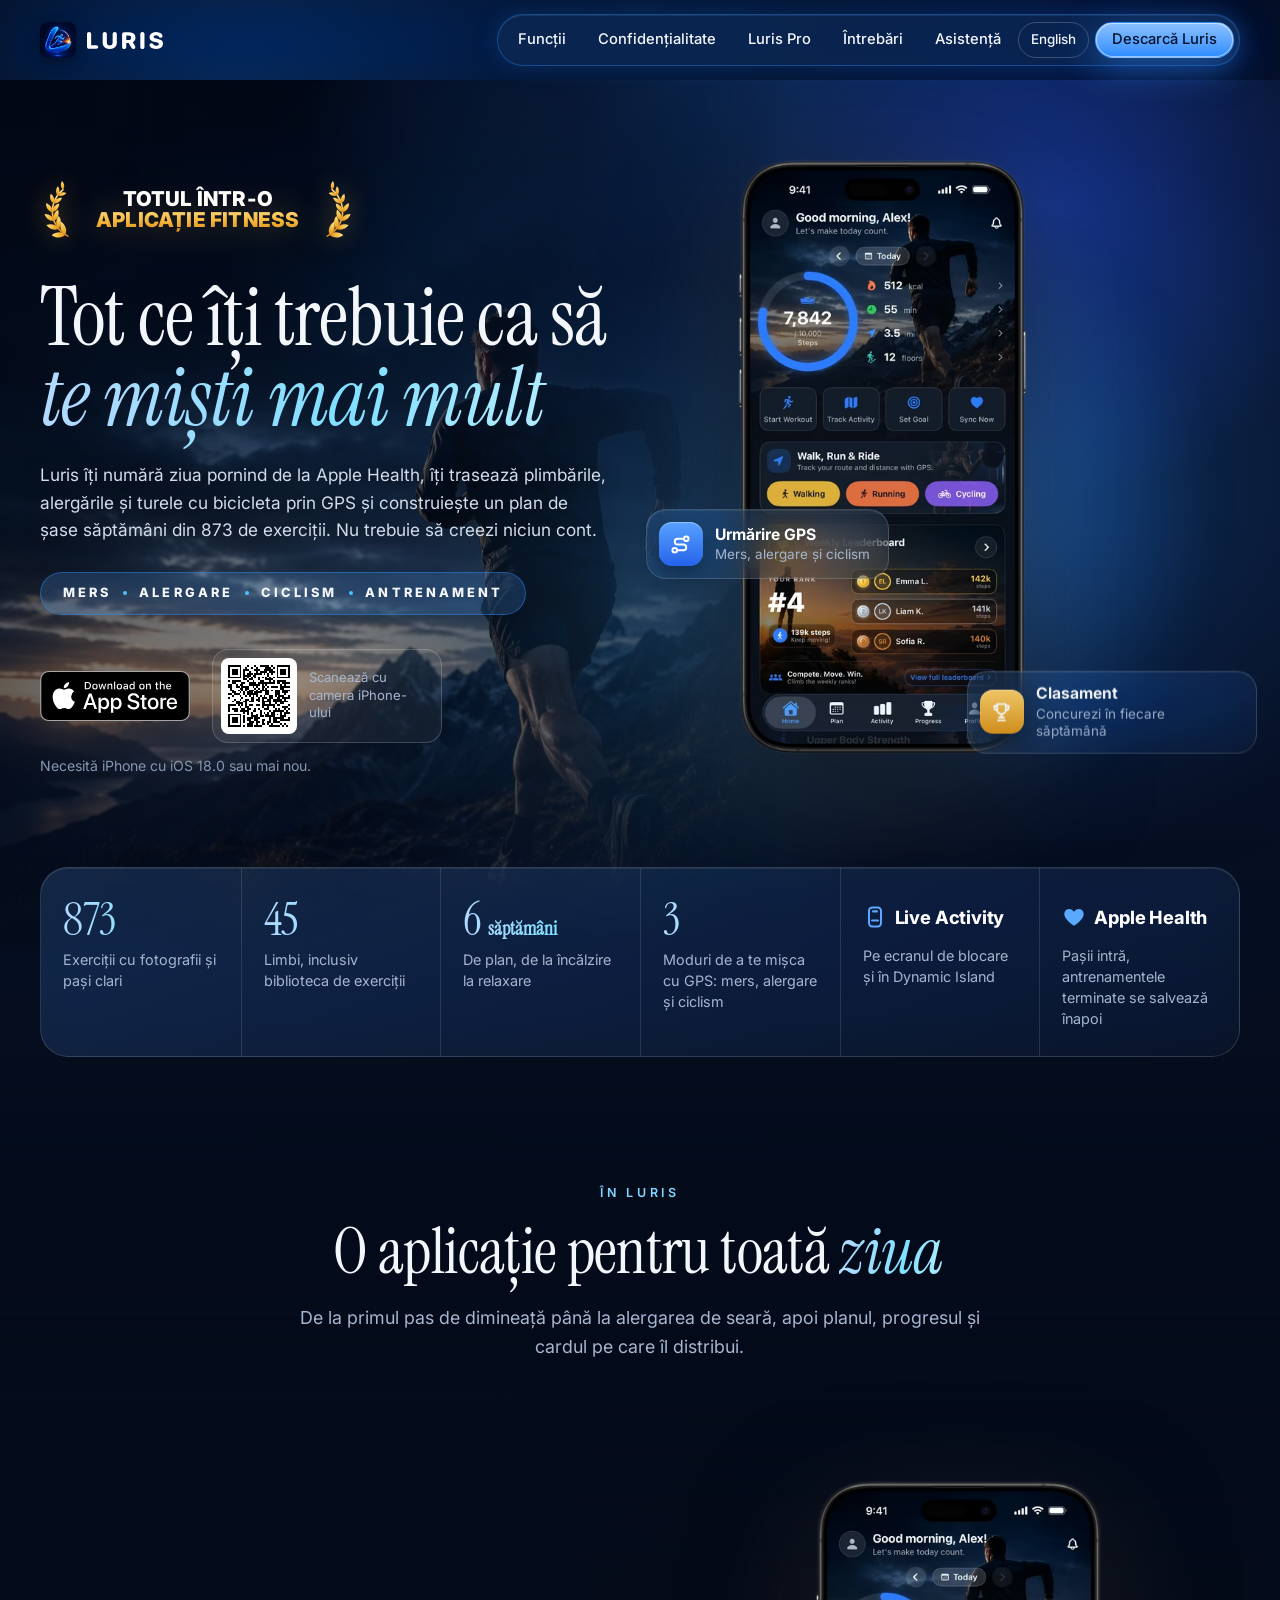
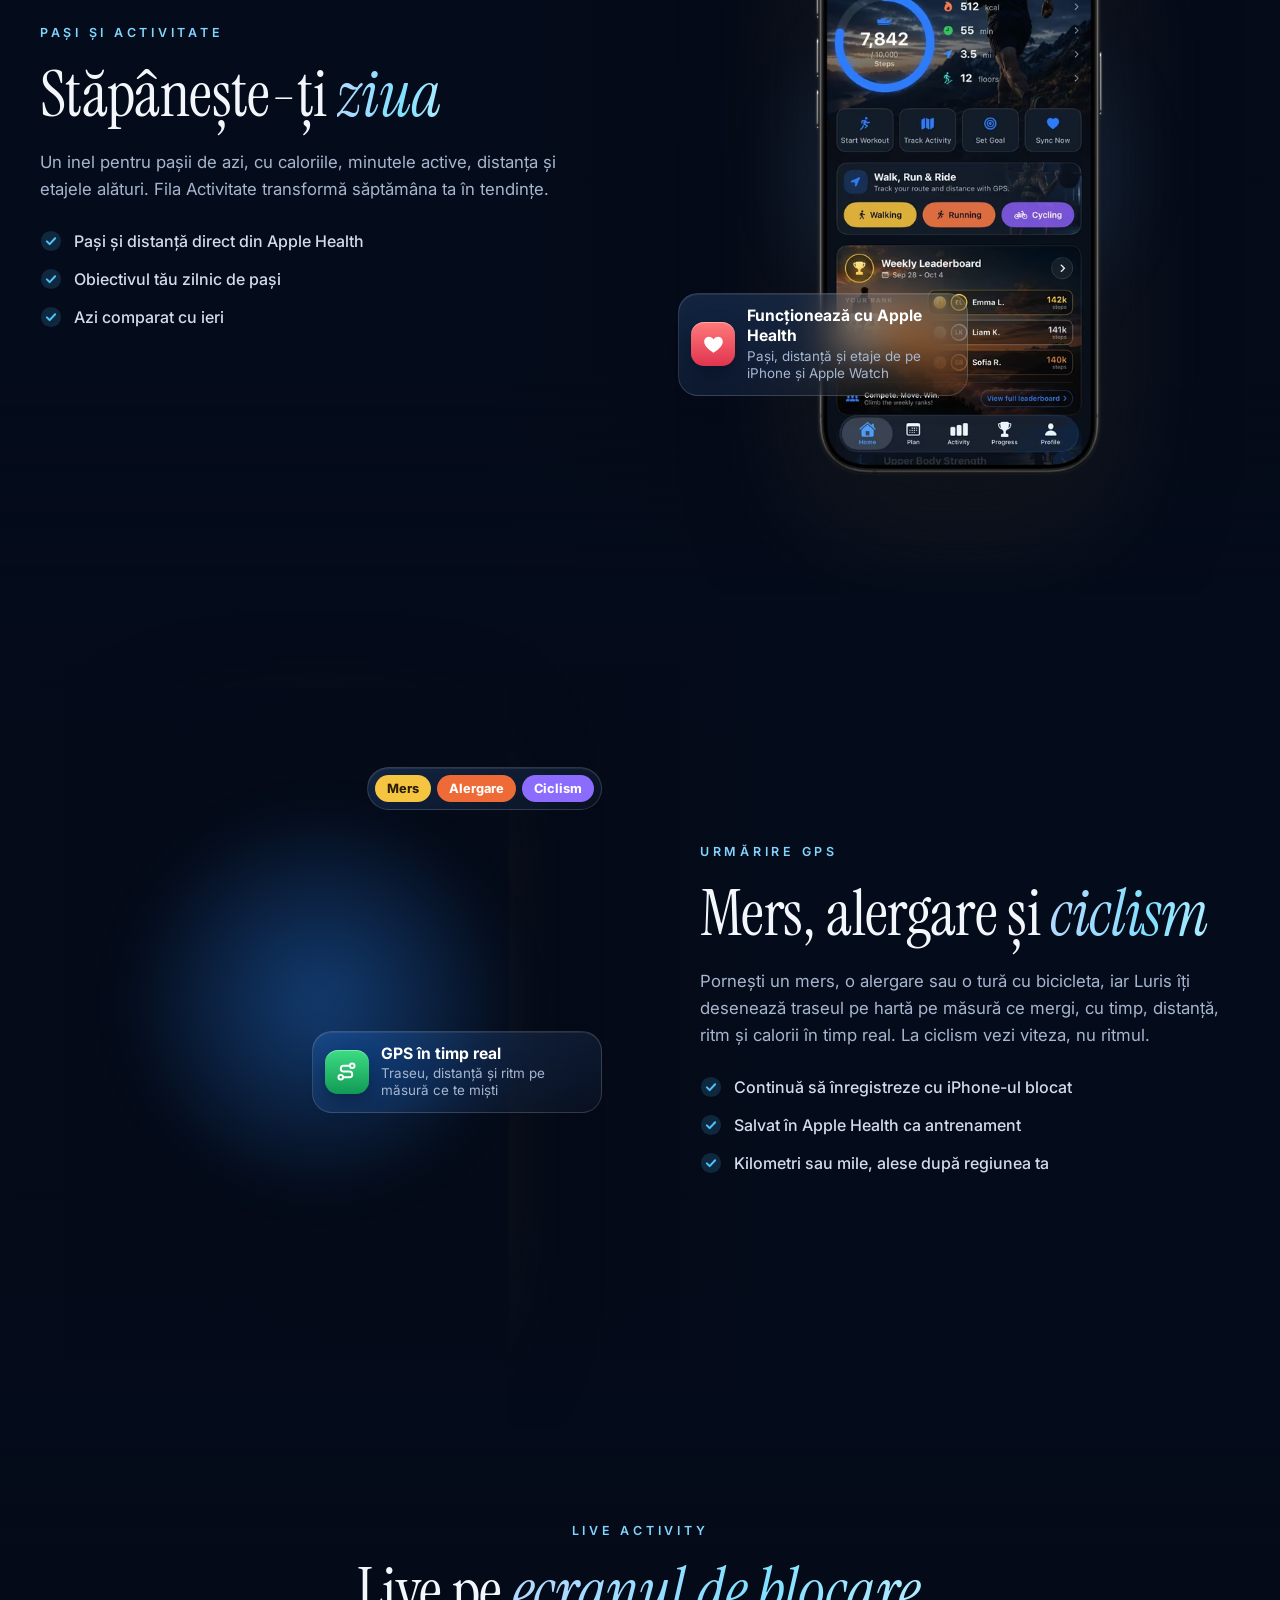
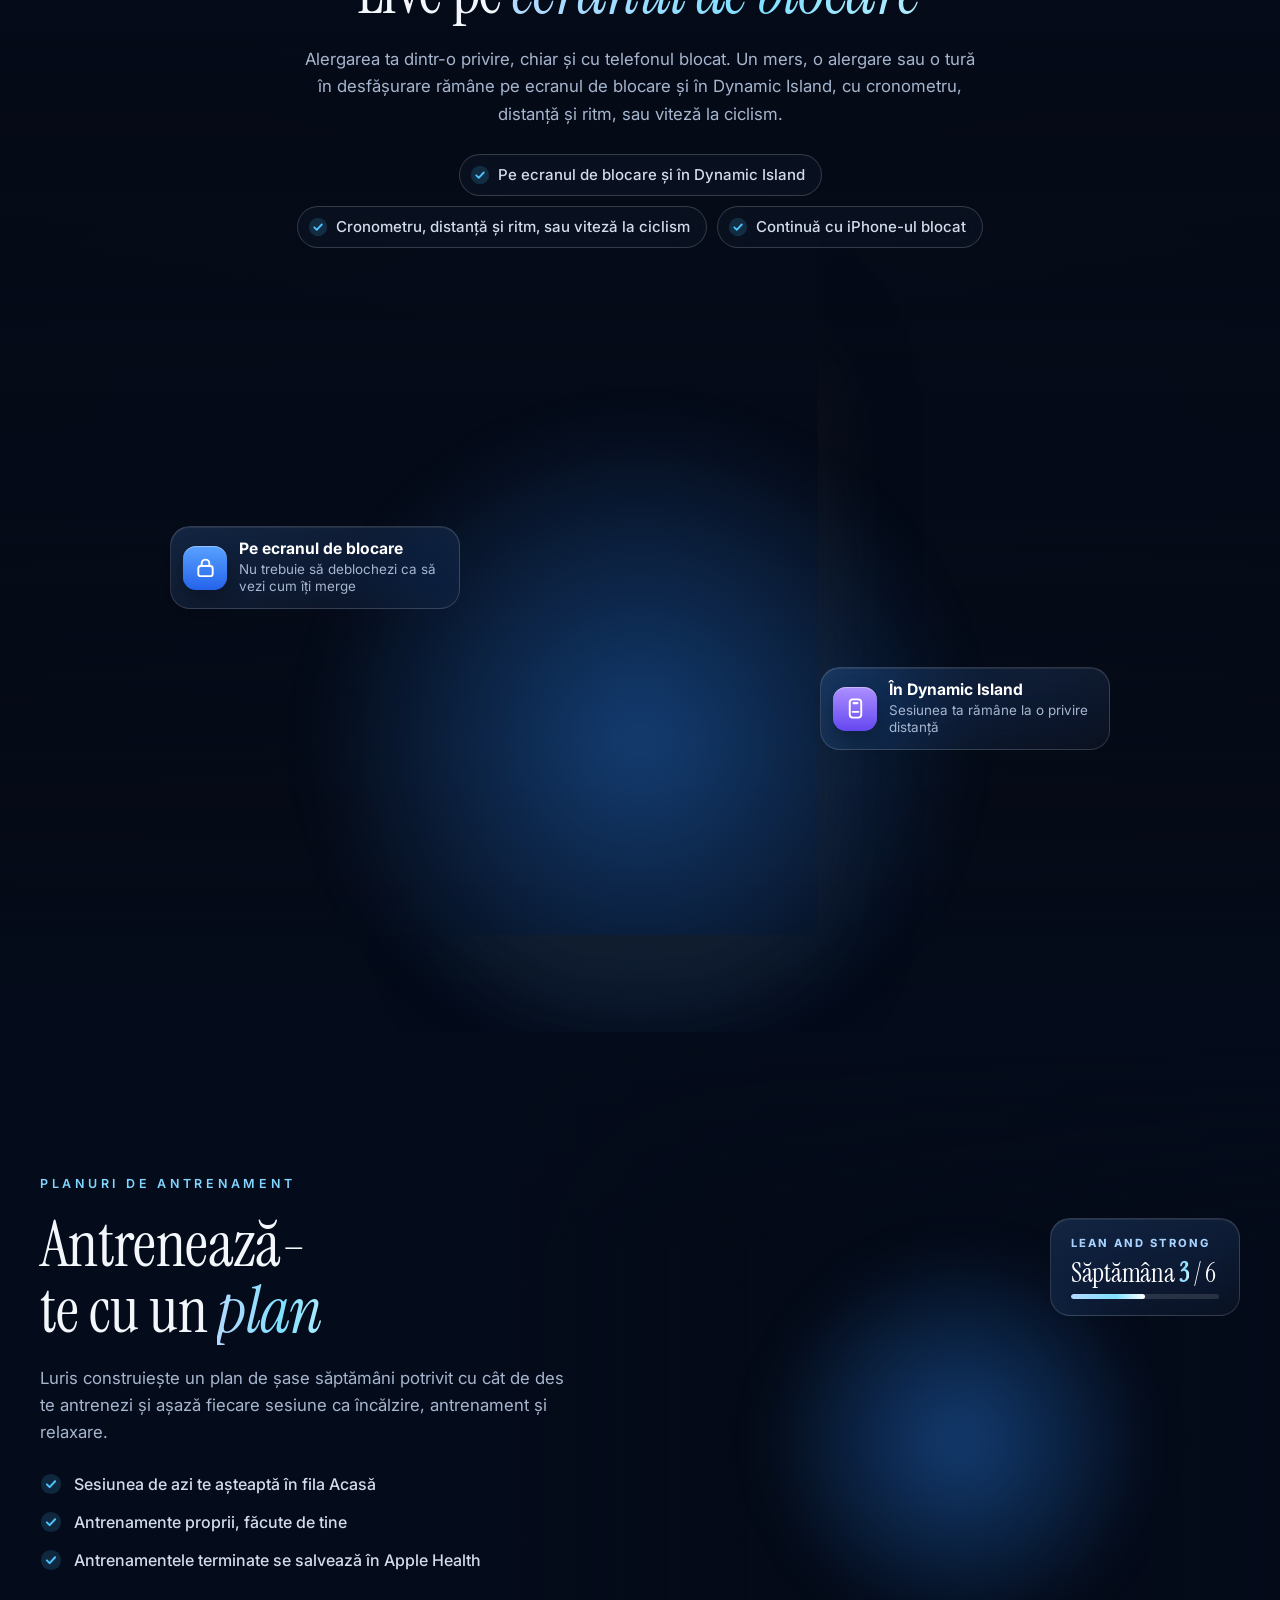
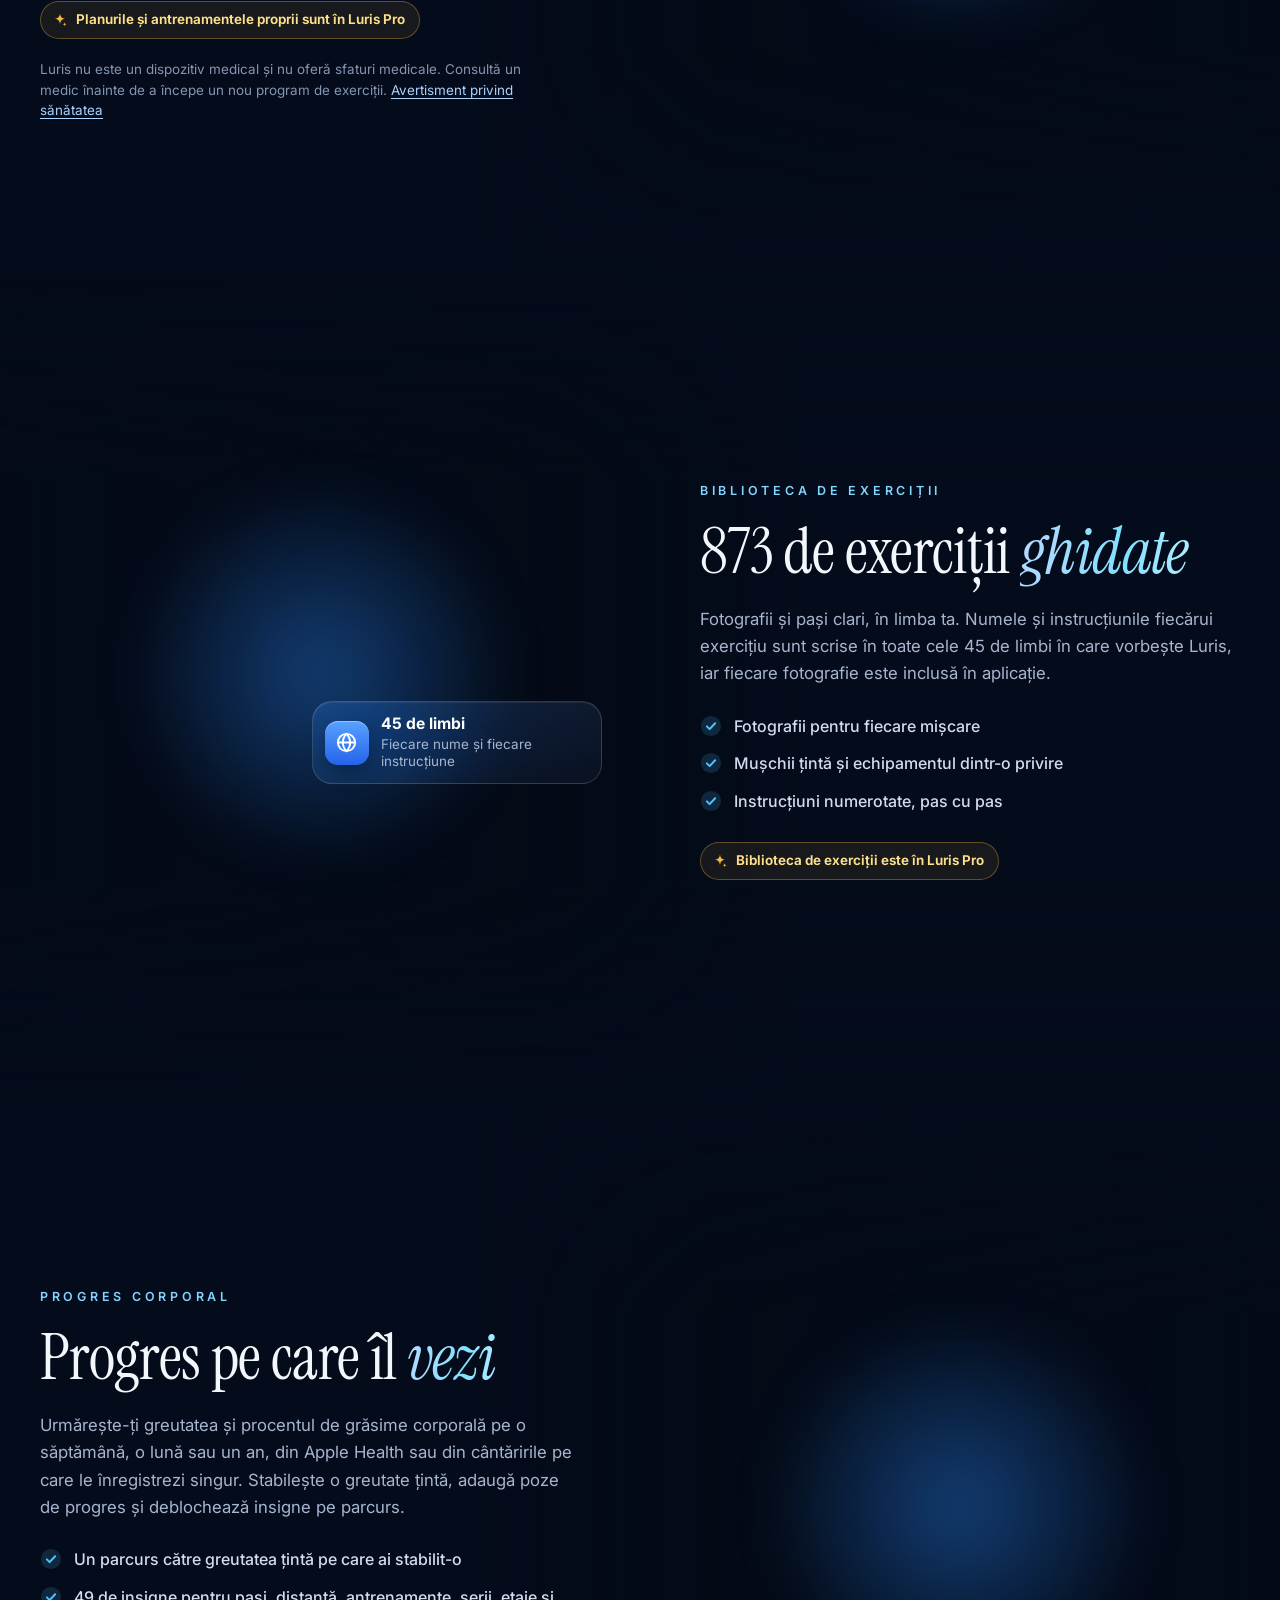
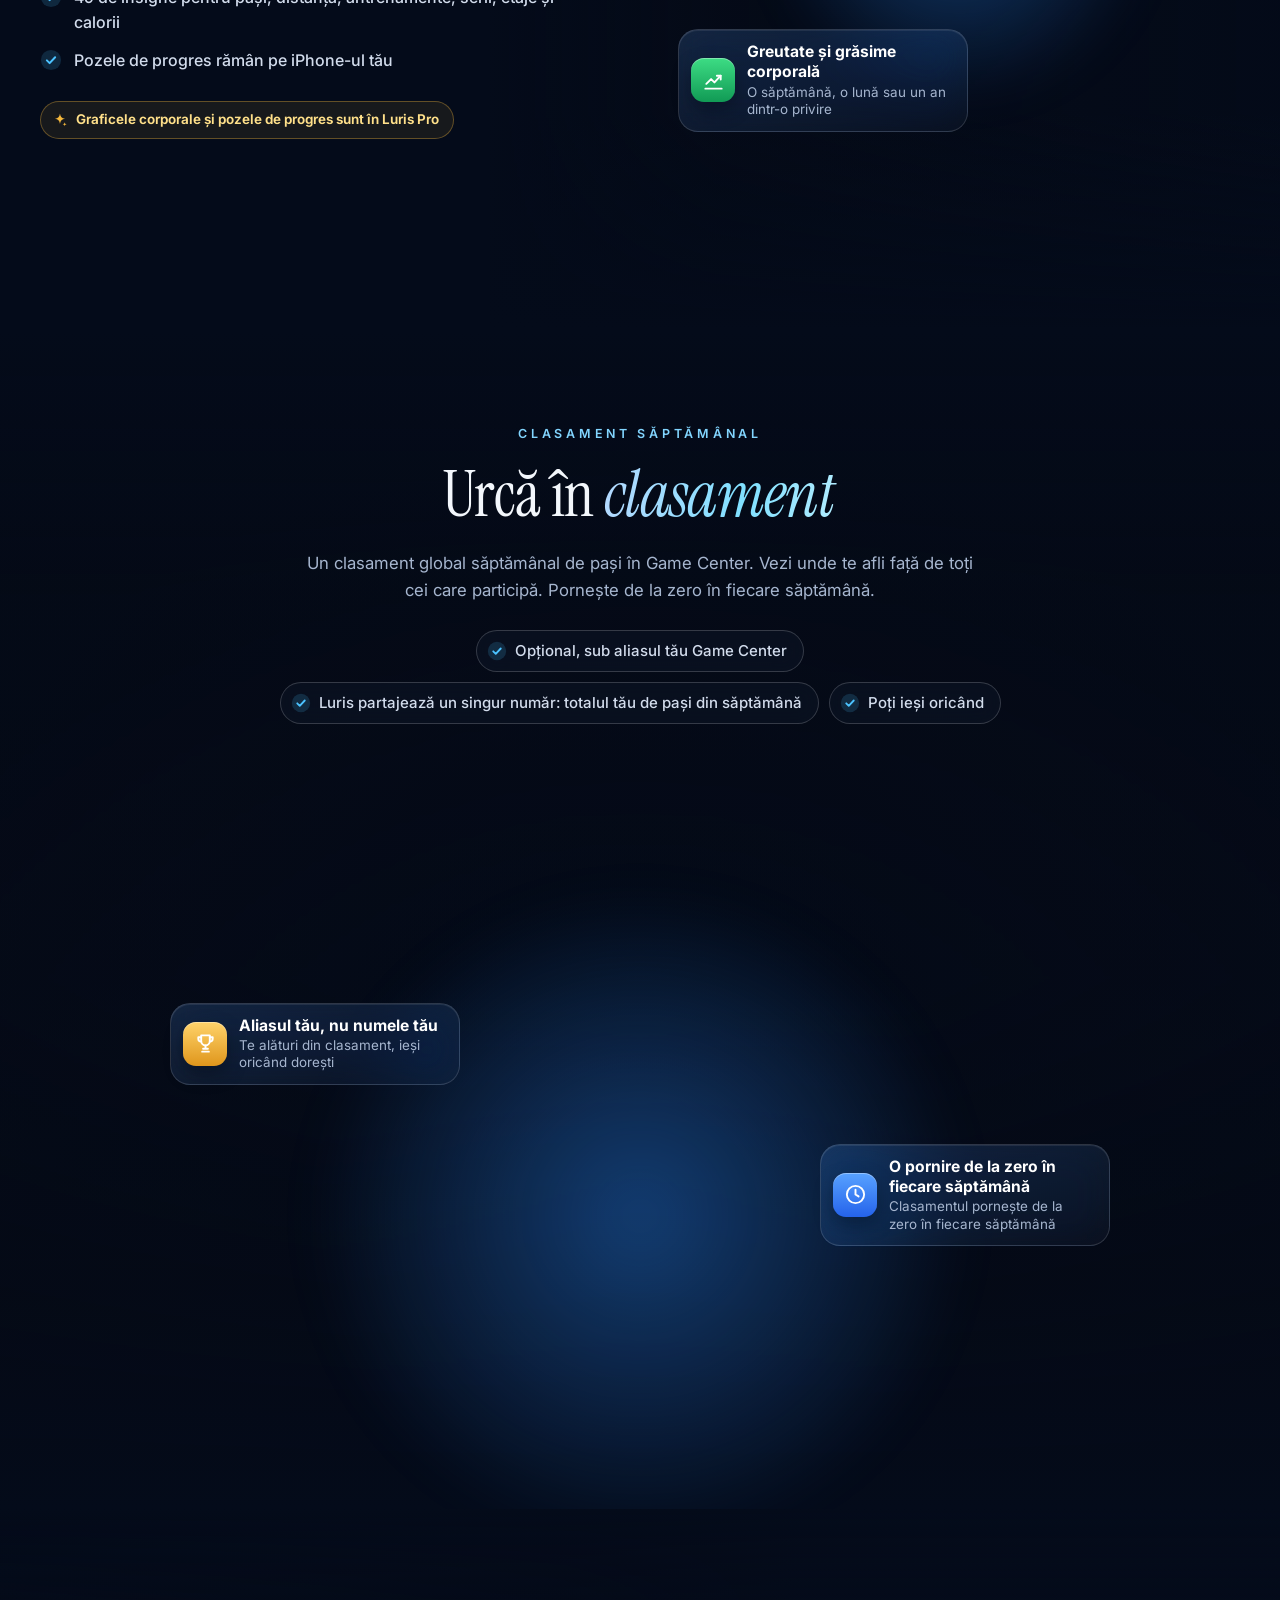
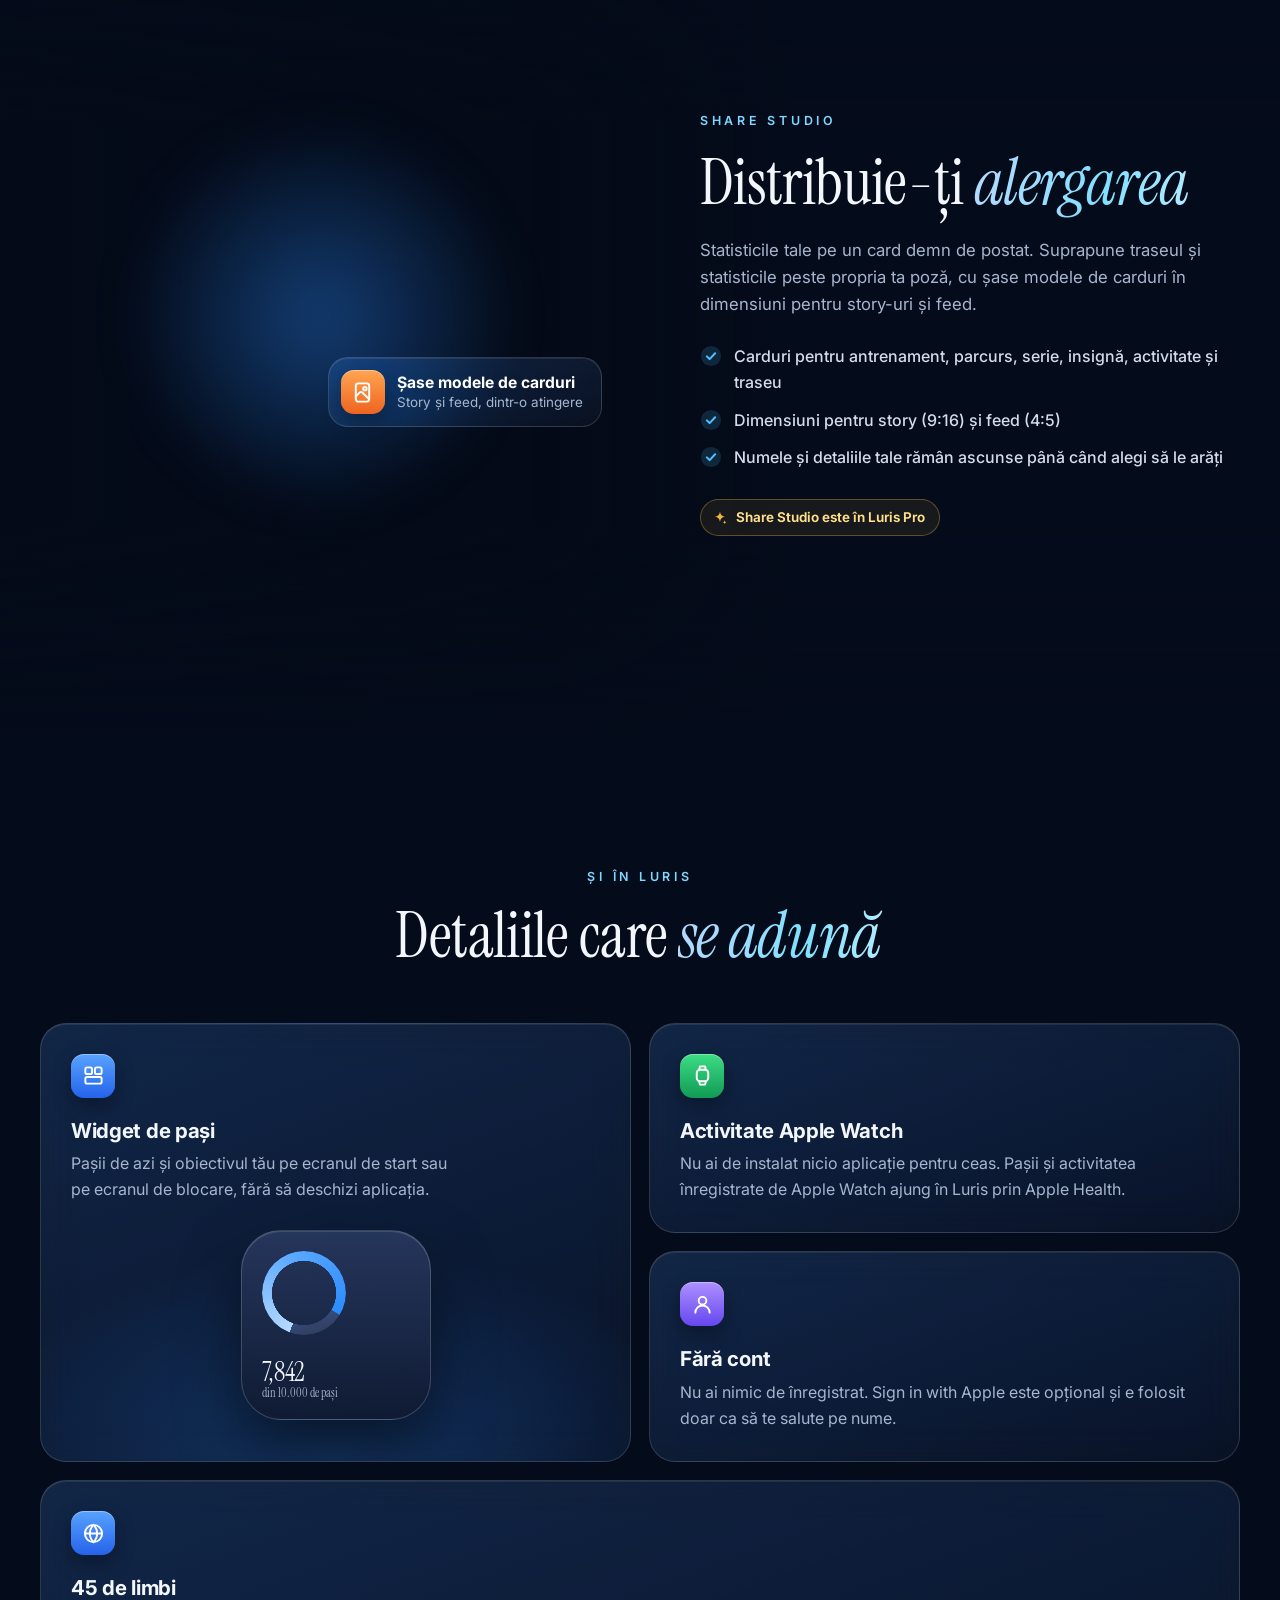
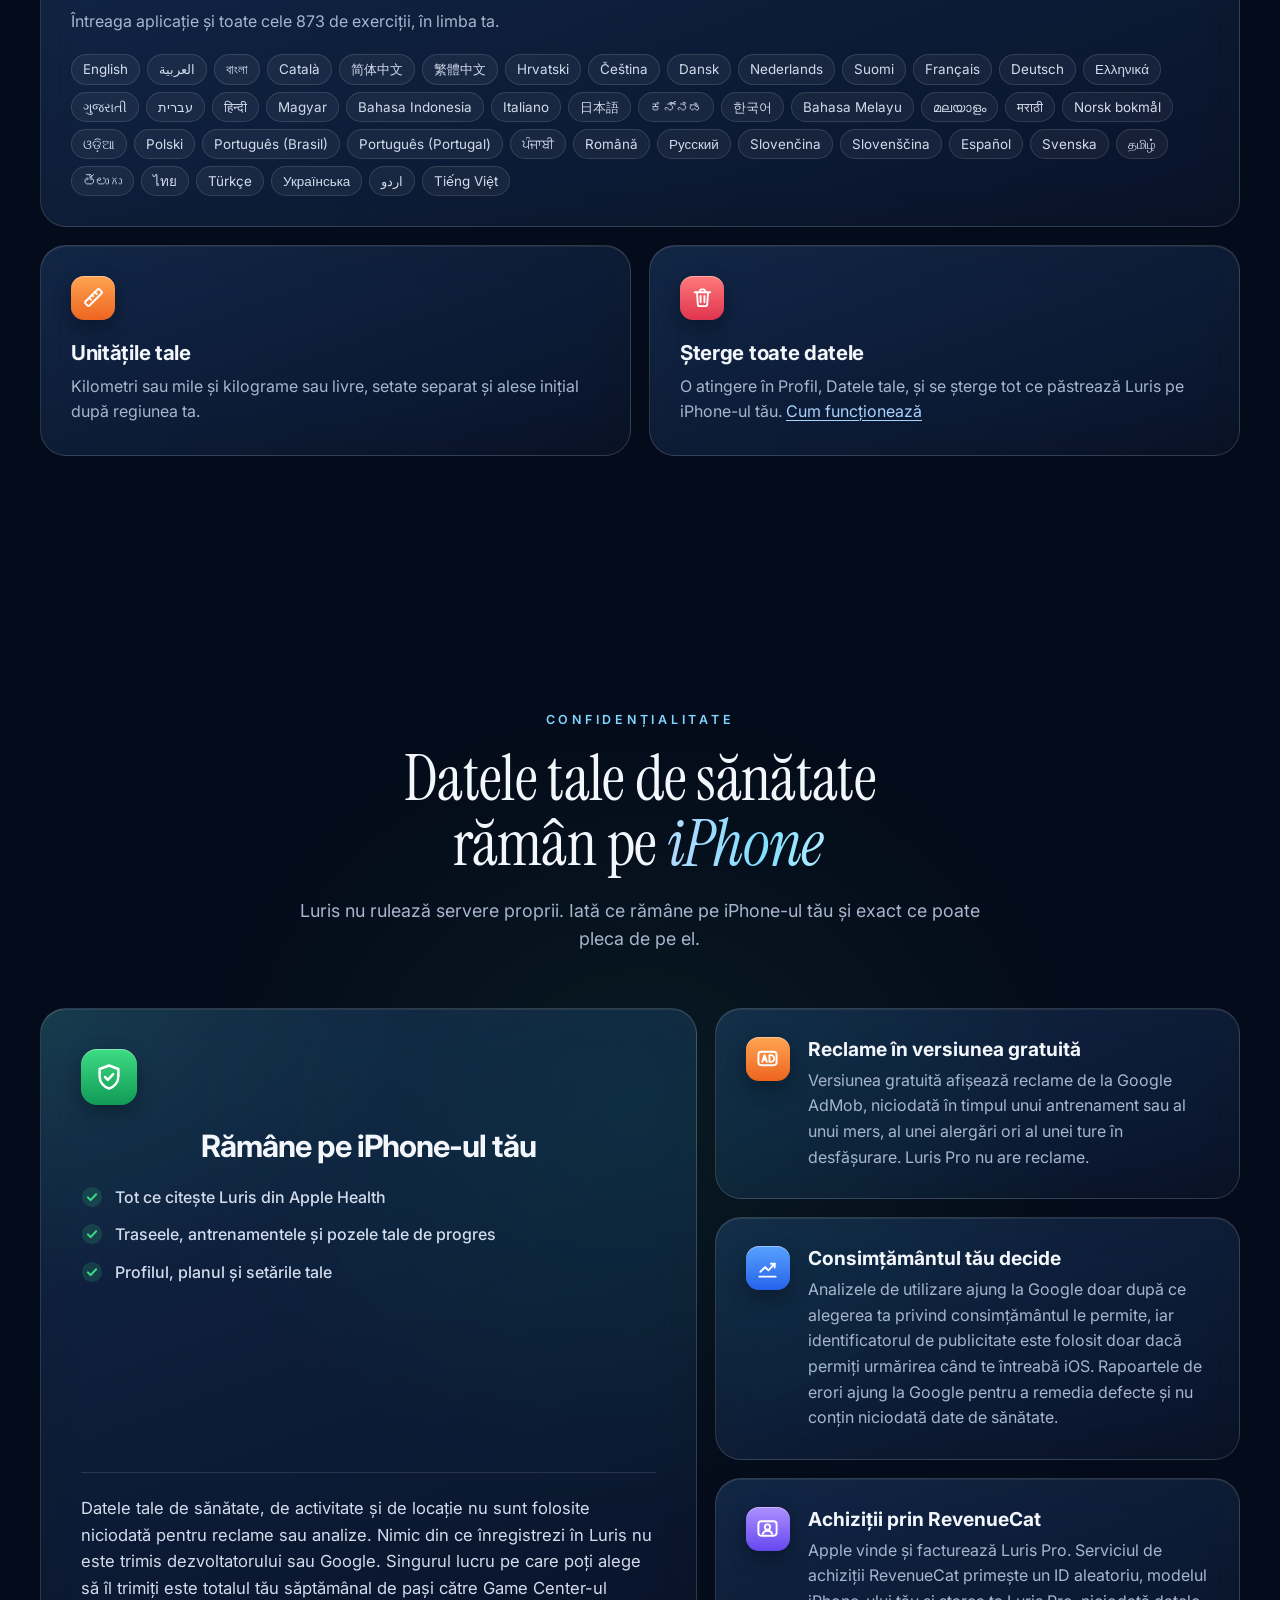
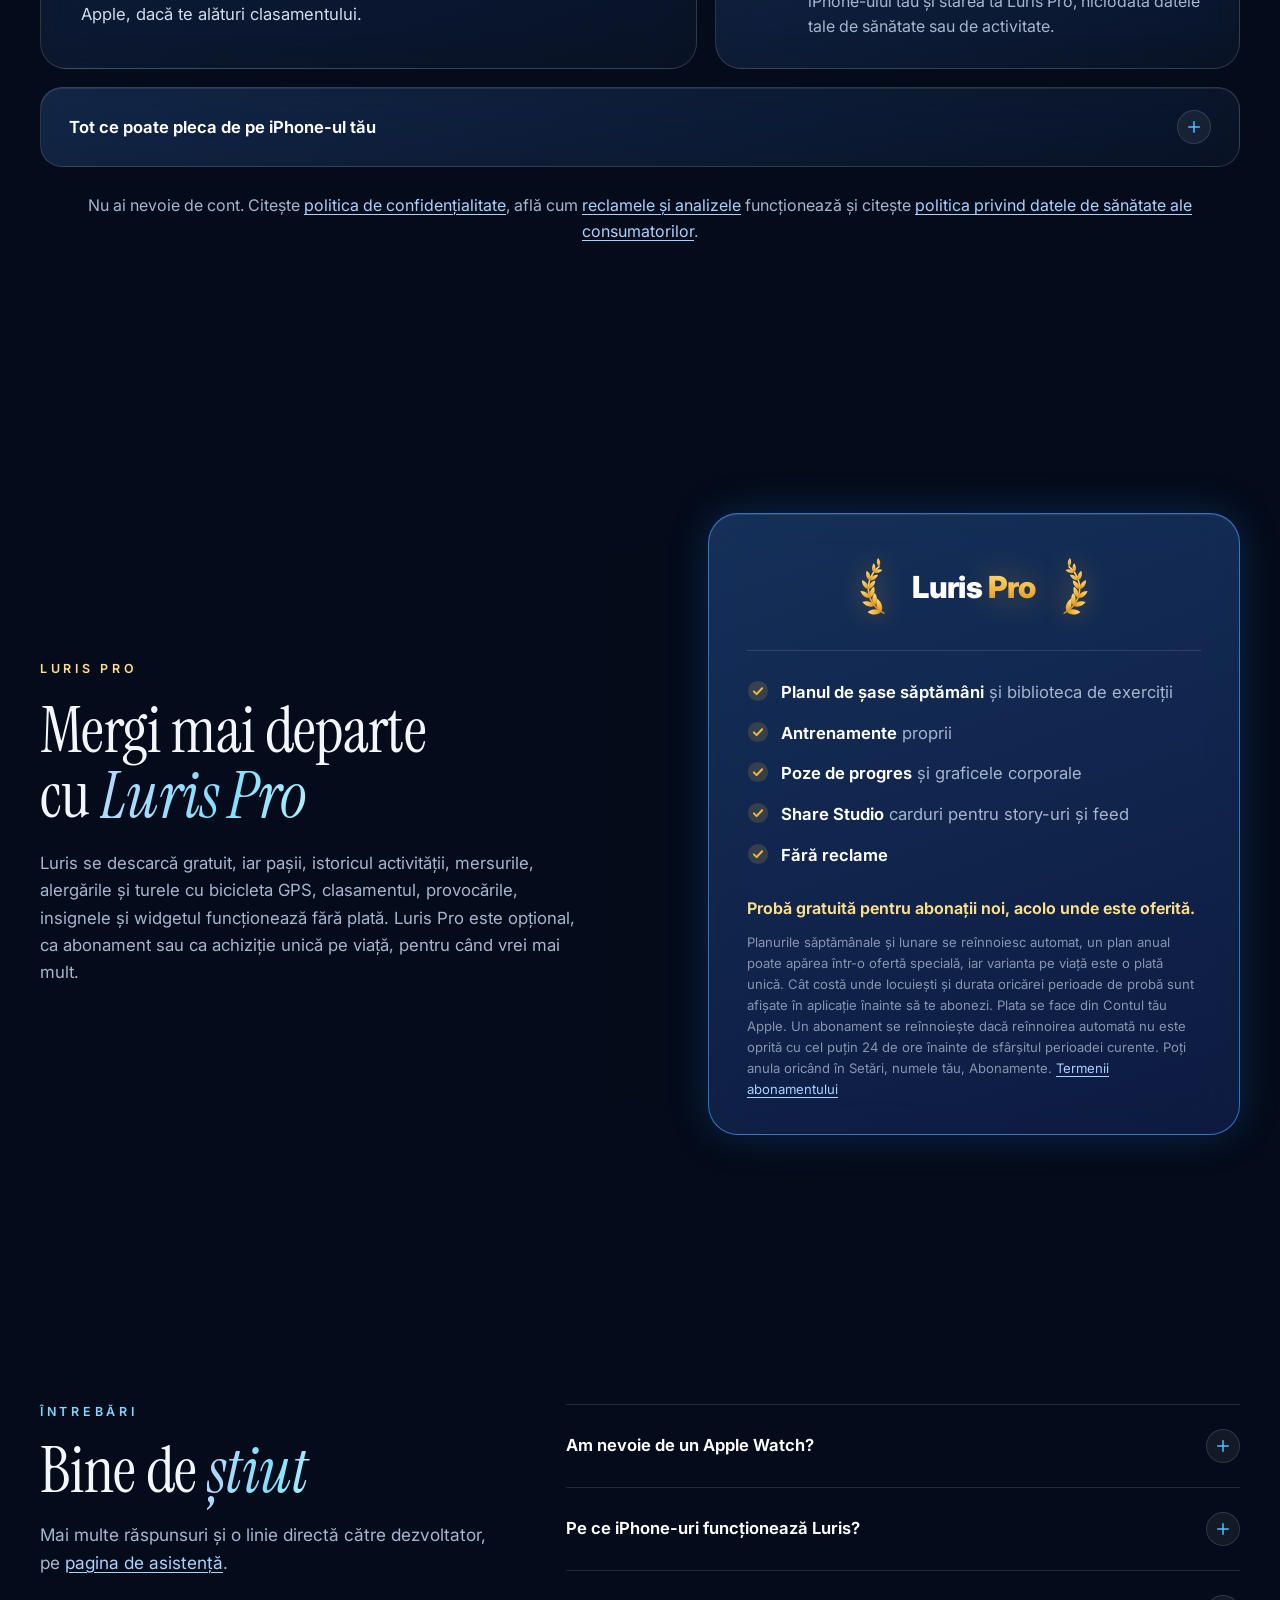
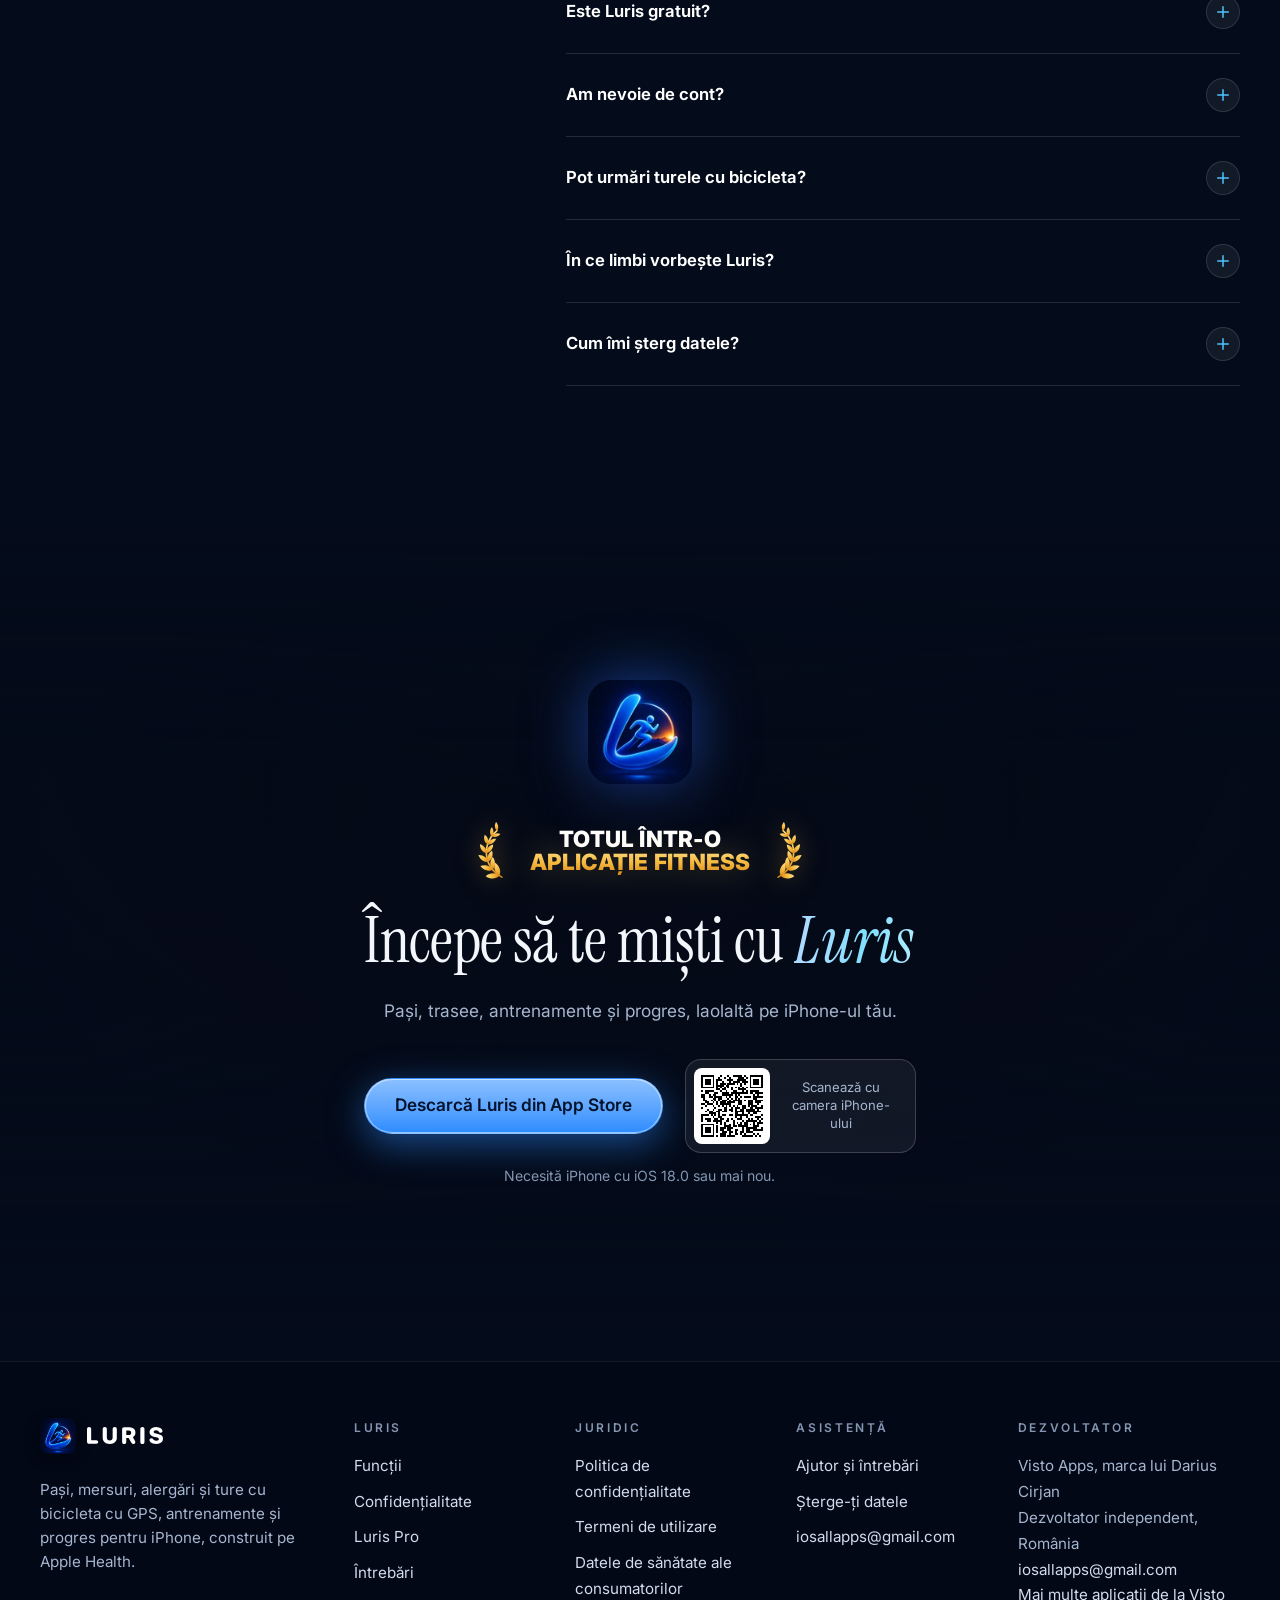
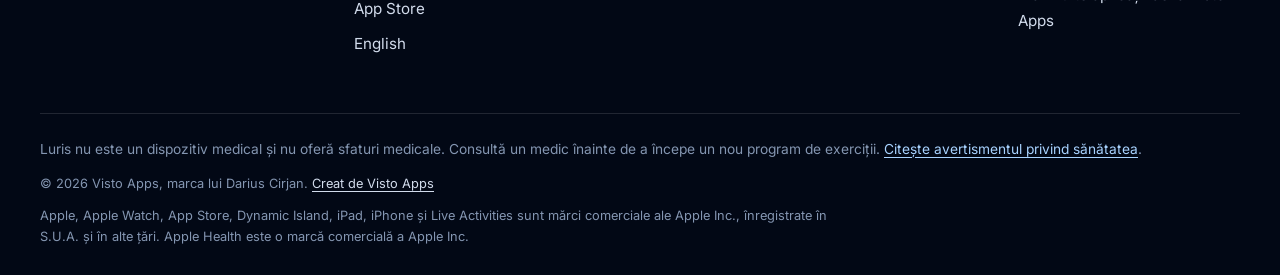
==== commit cf5ab936: "Remove dead code - 3 unused CSS lines (.footer-mark rule, --bg-3 and --radius variables), regenerate" ====
--- a/ro/index.html
+++ b/ro/index.html
@@ -14,7 +14,7 @@
     <link rel="apple-touch-icon" href="/apple-touch-icon.png">
     <link rel="preload" href="/assets/fonts/inter.woff2" as="font" type="font/woff2" crossorigin>
     <link rel="preload" href="/assets/fonts/instrument-serif.woff2" as="font" type="font/woff2" crossorigin>
-    <link rel="stylesheet" href="/styles.css?v=20261116f">
+    <link rel="stylesheet" href="/styles.css?v=fd846e5a4f">
     <!-- /build:head -->
     <!-- build:meta -->
     <title>Luris: Contor de pași și activitate pe iPhone</title>
--- a/styles.css
+++ b/styles.css
@@ -7,7 +7,6 @@
 :root {
     --bg: #050a16;
     --bg-2: #0a1428;
-    --bg-3: #0f1c36;
     --ink: #f4f7fc;
     --ink-2: #d5deec;
     --muted: #a9b6cc;
@@ -23,7 +22,6 @@
     --gold-3: #d98a1c;
     --glow: linear-gradient(100deg, var(--blue-1) 0%, var(--blue-2) 42%, var(--blue-3) 100%);
     --gold: linear-gradient(180deg, var(--gold-1) 0%, var(--gold-2) 55%, var(--gold-3) 100%);
-    --radius: 24px;
     --gutter: clamp(16px, 4vw, 40px);
     --header: 68px;
     --font: -apple-system, BlinkMacSystemFont, "SF Pro Display", "SF Pro Text", "Inter", "Segoe UI", Roboto,
@@ -582,7 +580,6 @@
 .footer-health { margin-top: 56px; padding-top: 24px; border-top: 1px solid var(--line); font-size: 0.86rem; color: var(--faint); }
 .footer-bottom { display: flex; justify-content: space-between; gap: 12px 40px; flex-wrap: wrap; margin-top: 14px; font-size: 0.8rem; color: var(--faint); }
 .trademarks { max-width: 62em; }
-.footer-mark { width: 100%; height: auto; margin: 44px 0 -2.2%; color: rgba(255, 255, 255, 0.045); }
 
 /* ------------------------------------------------------------------ legal, support, 404 */
 
